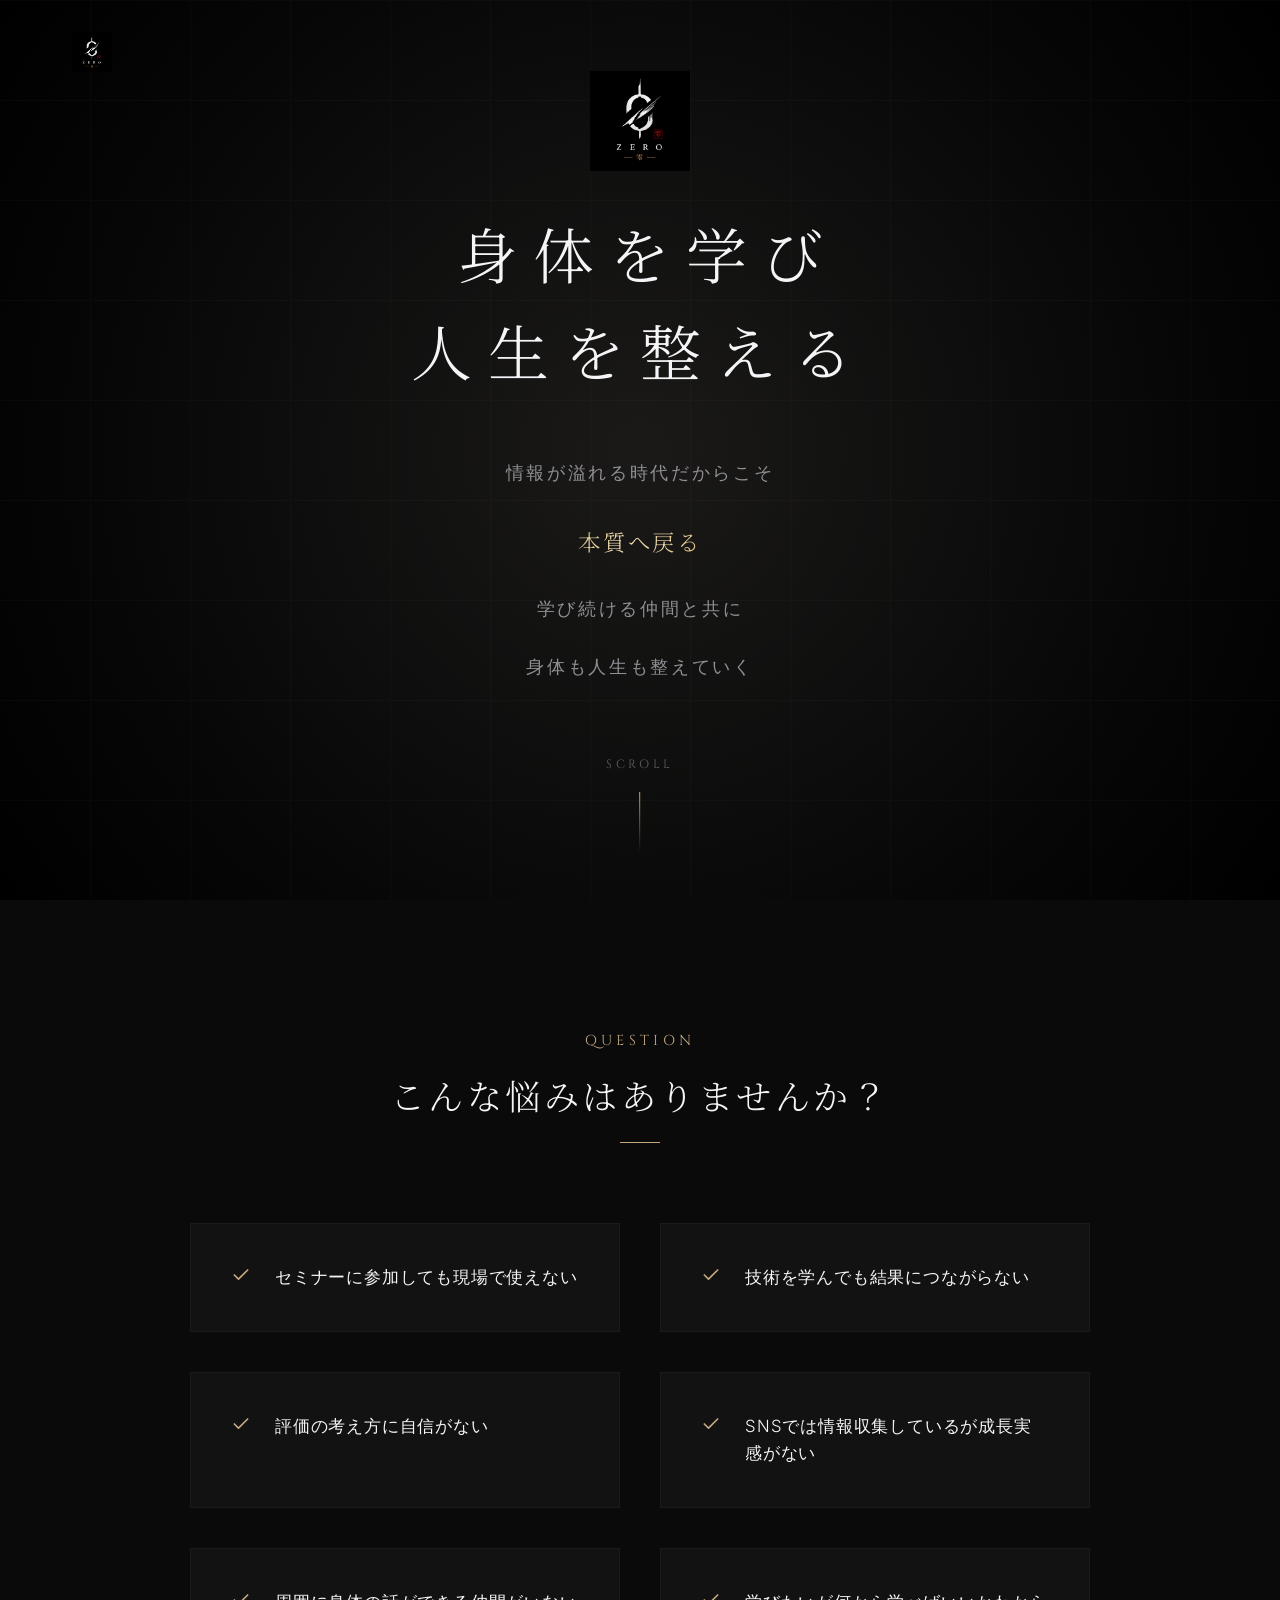
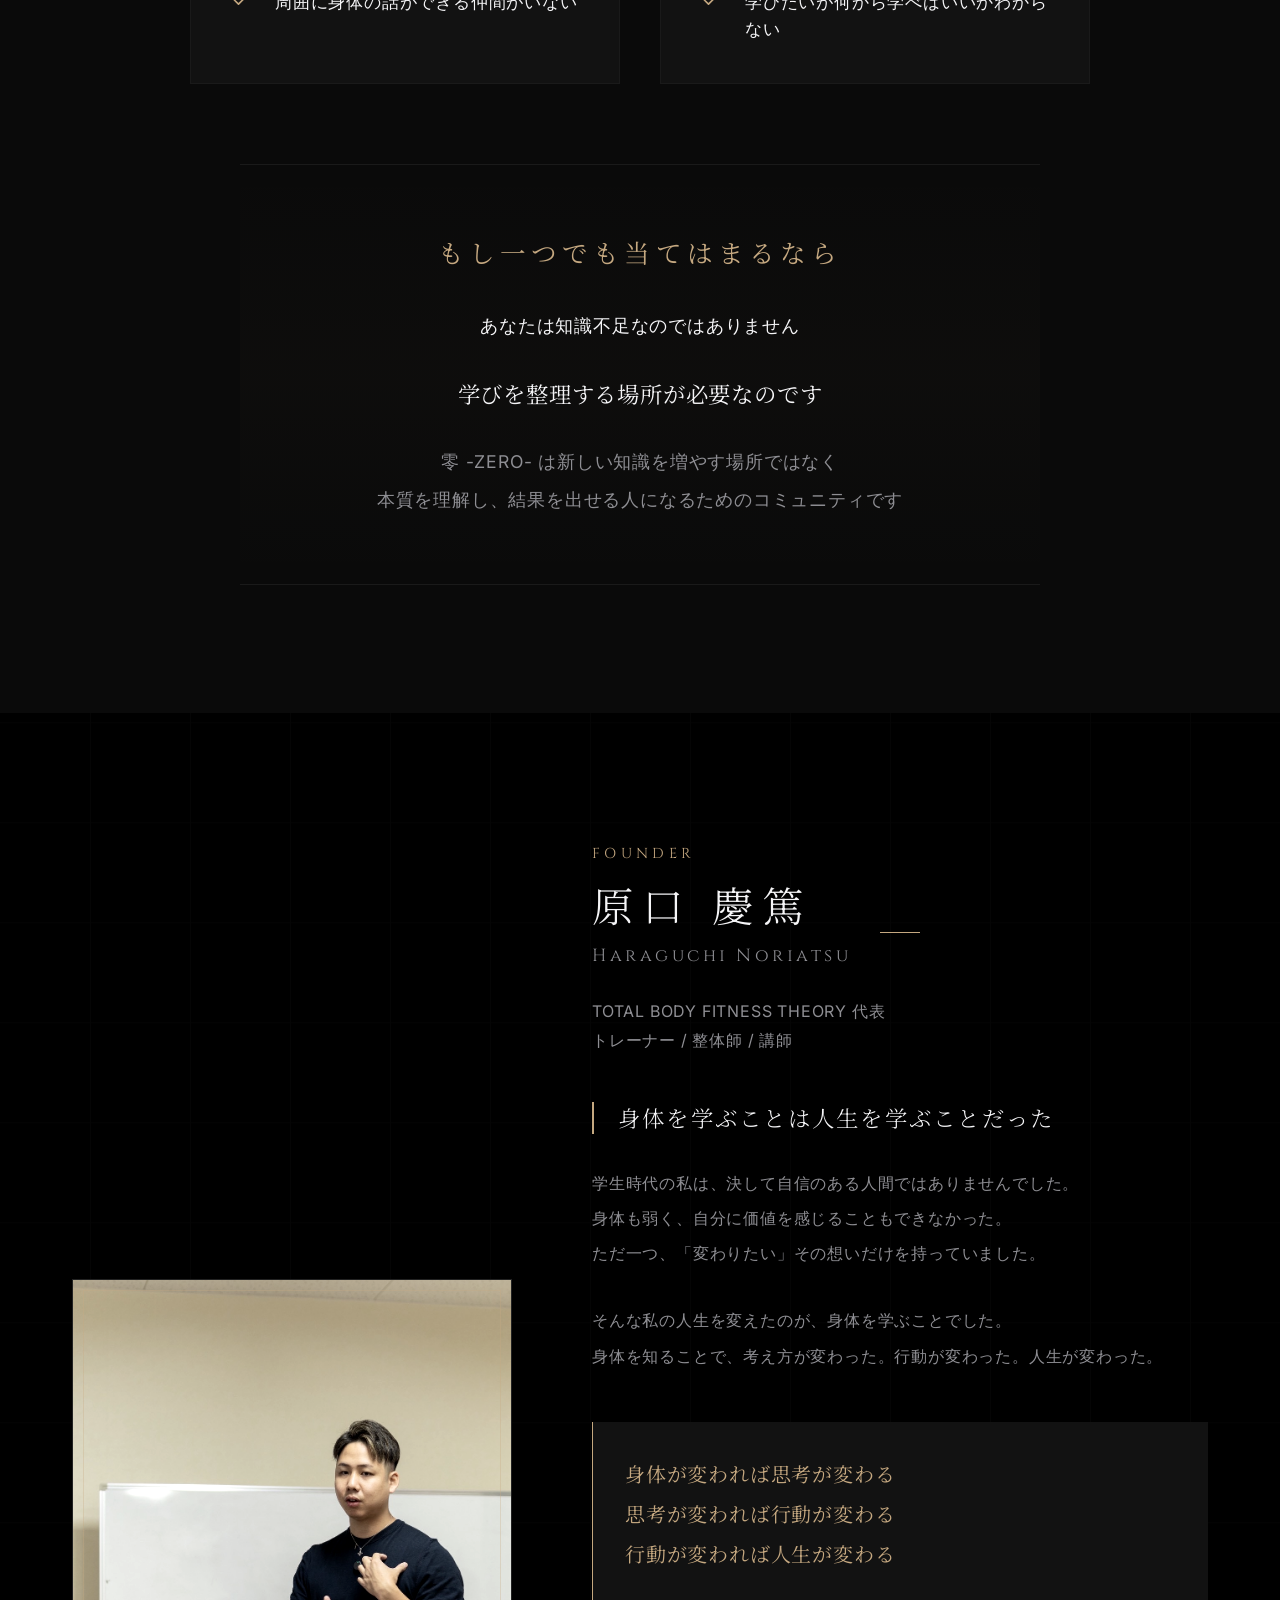
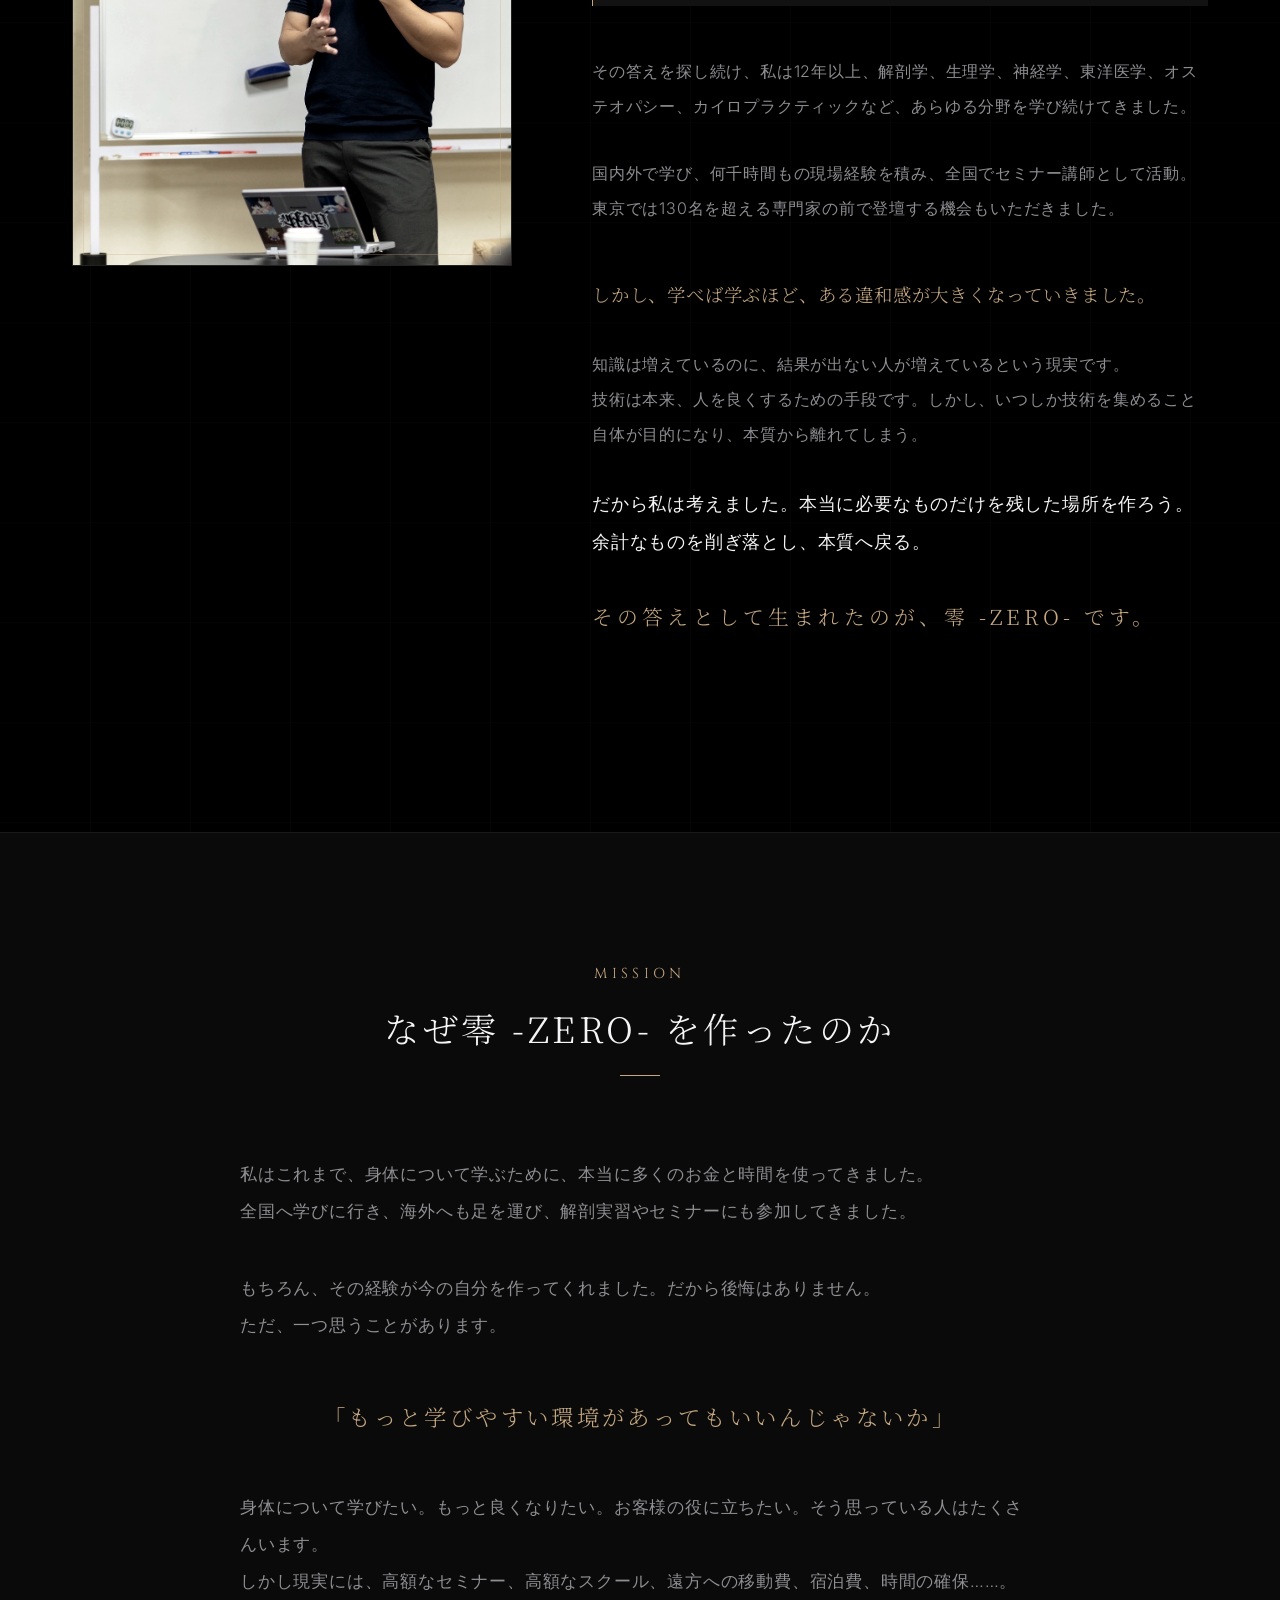
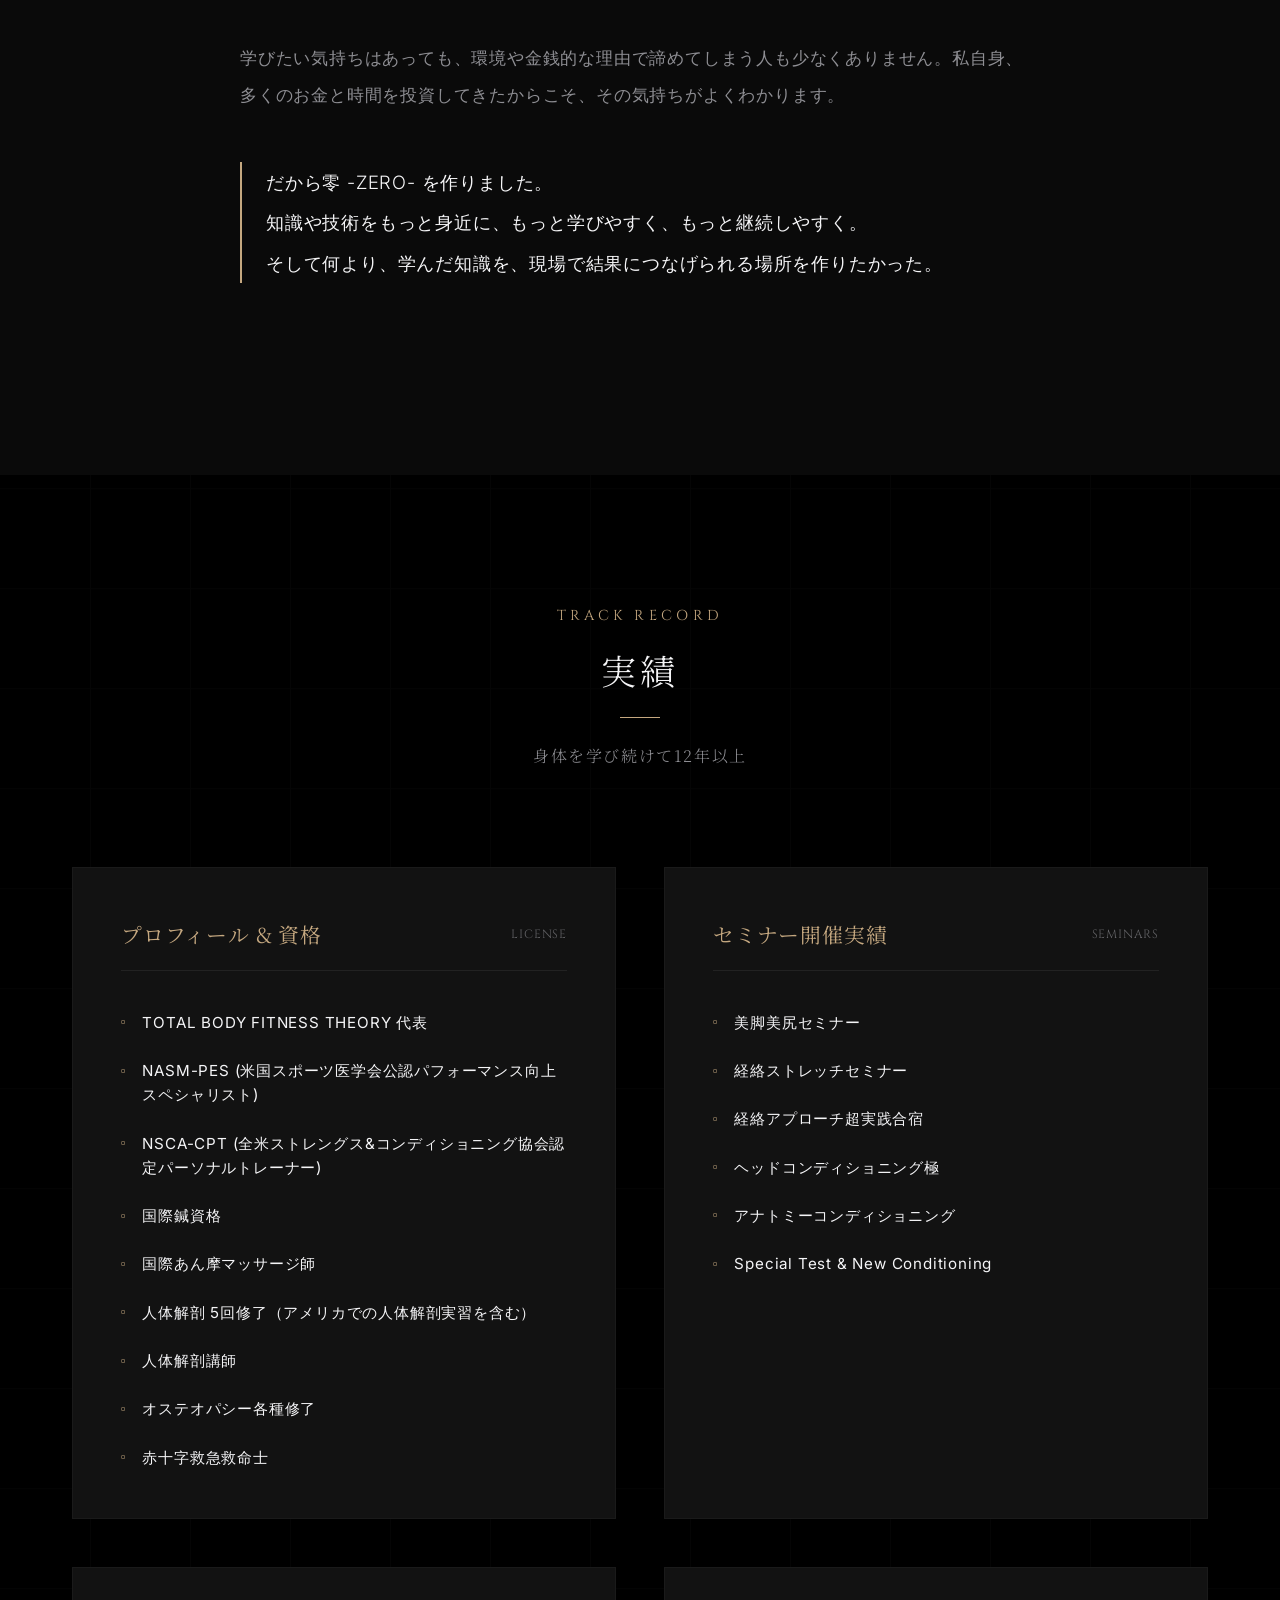
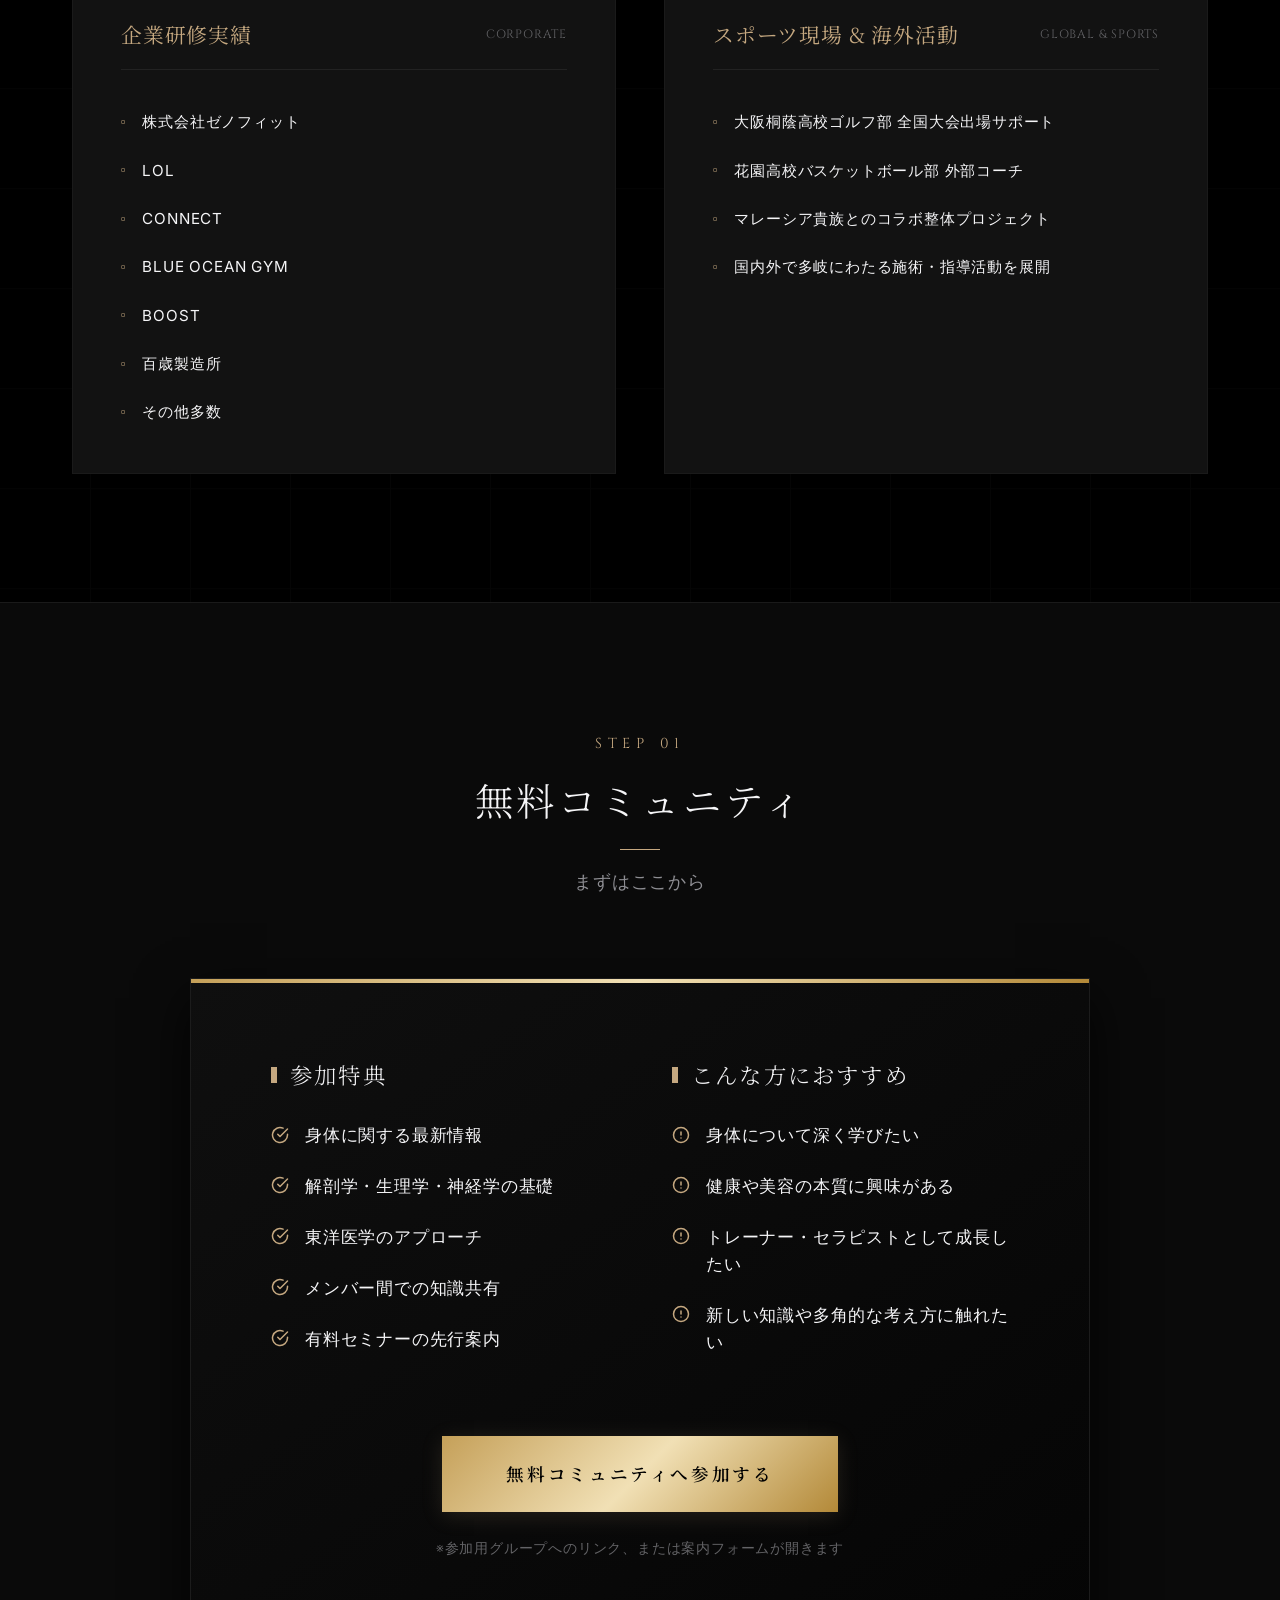
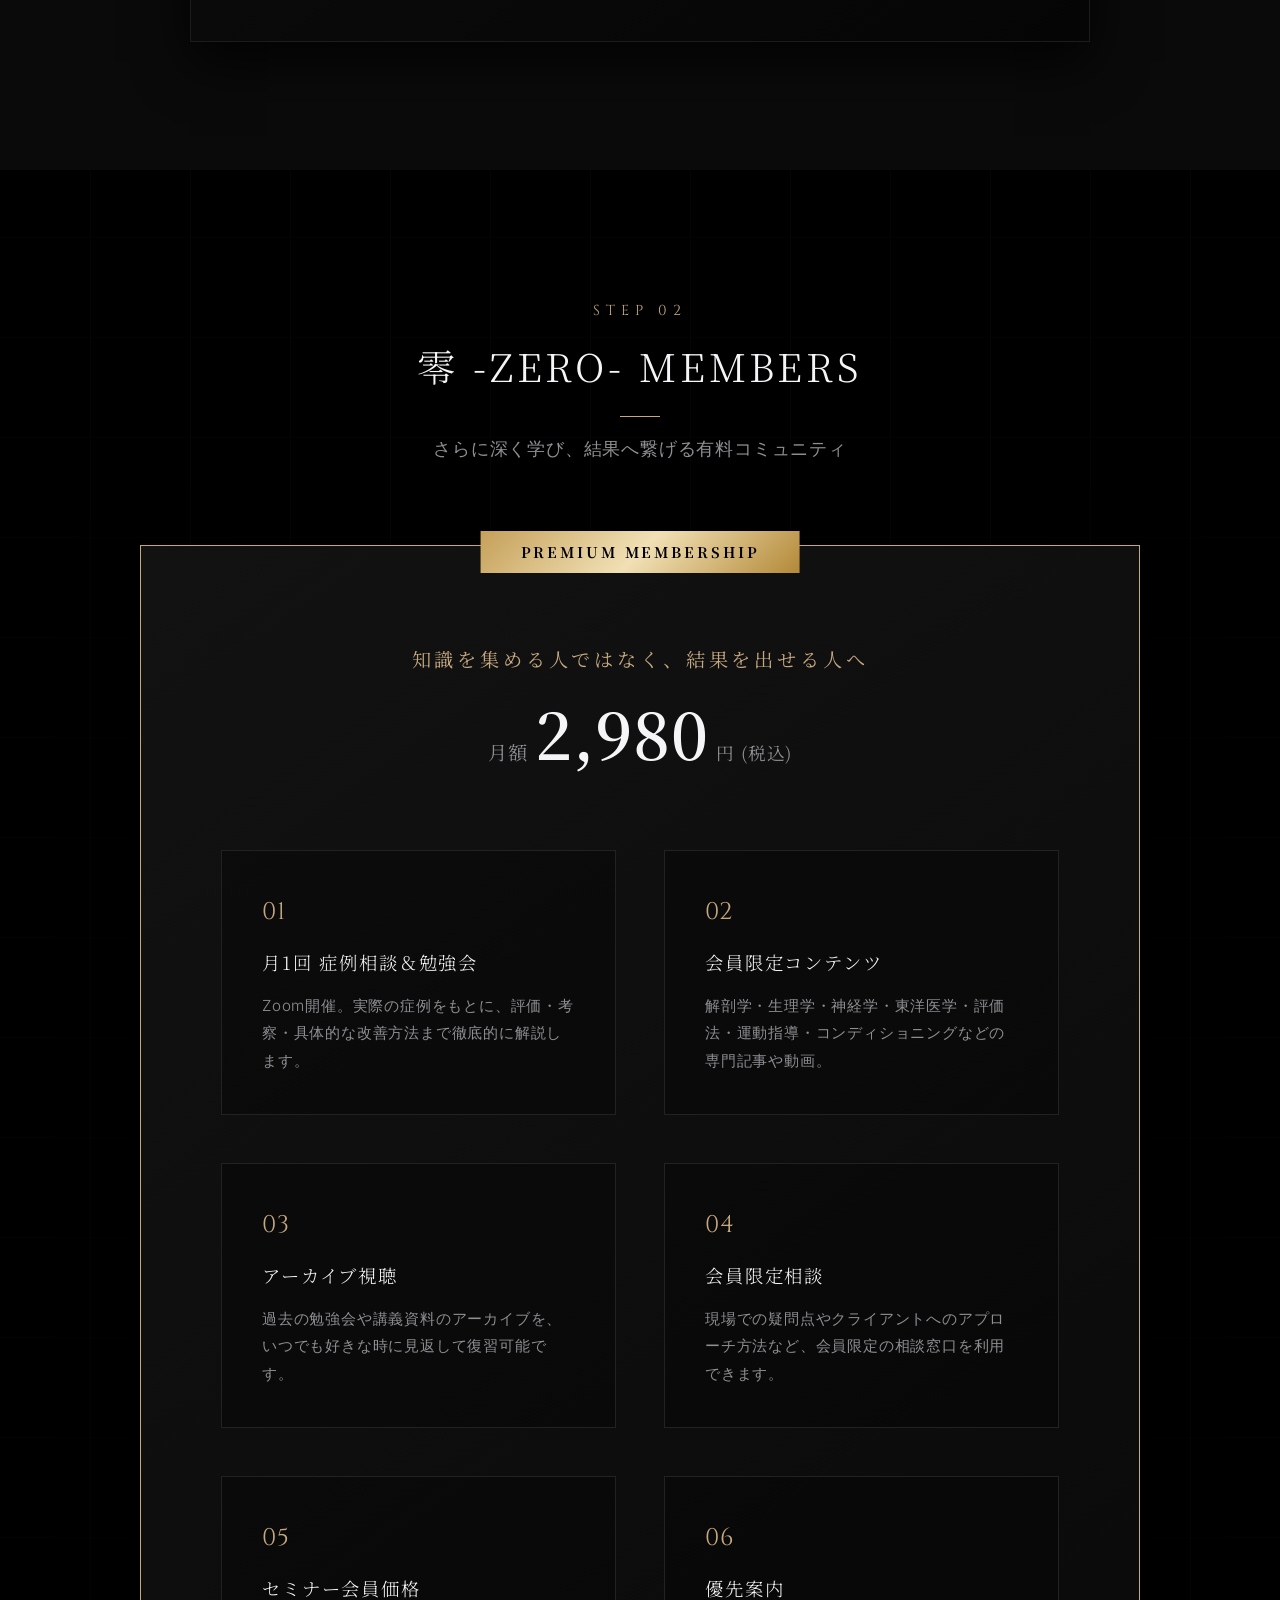
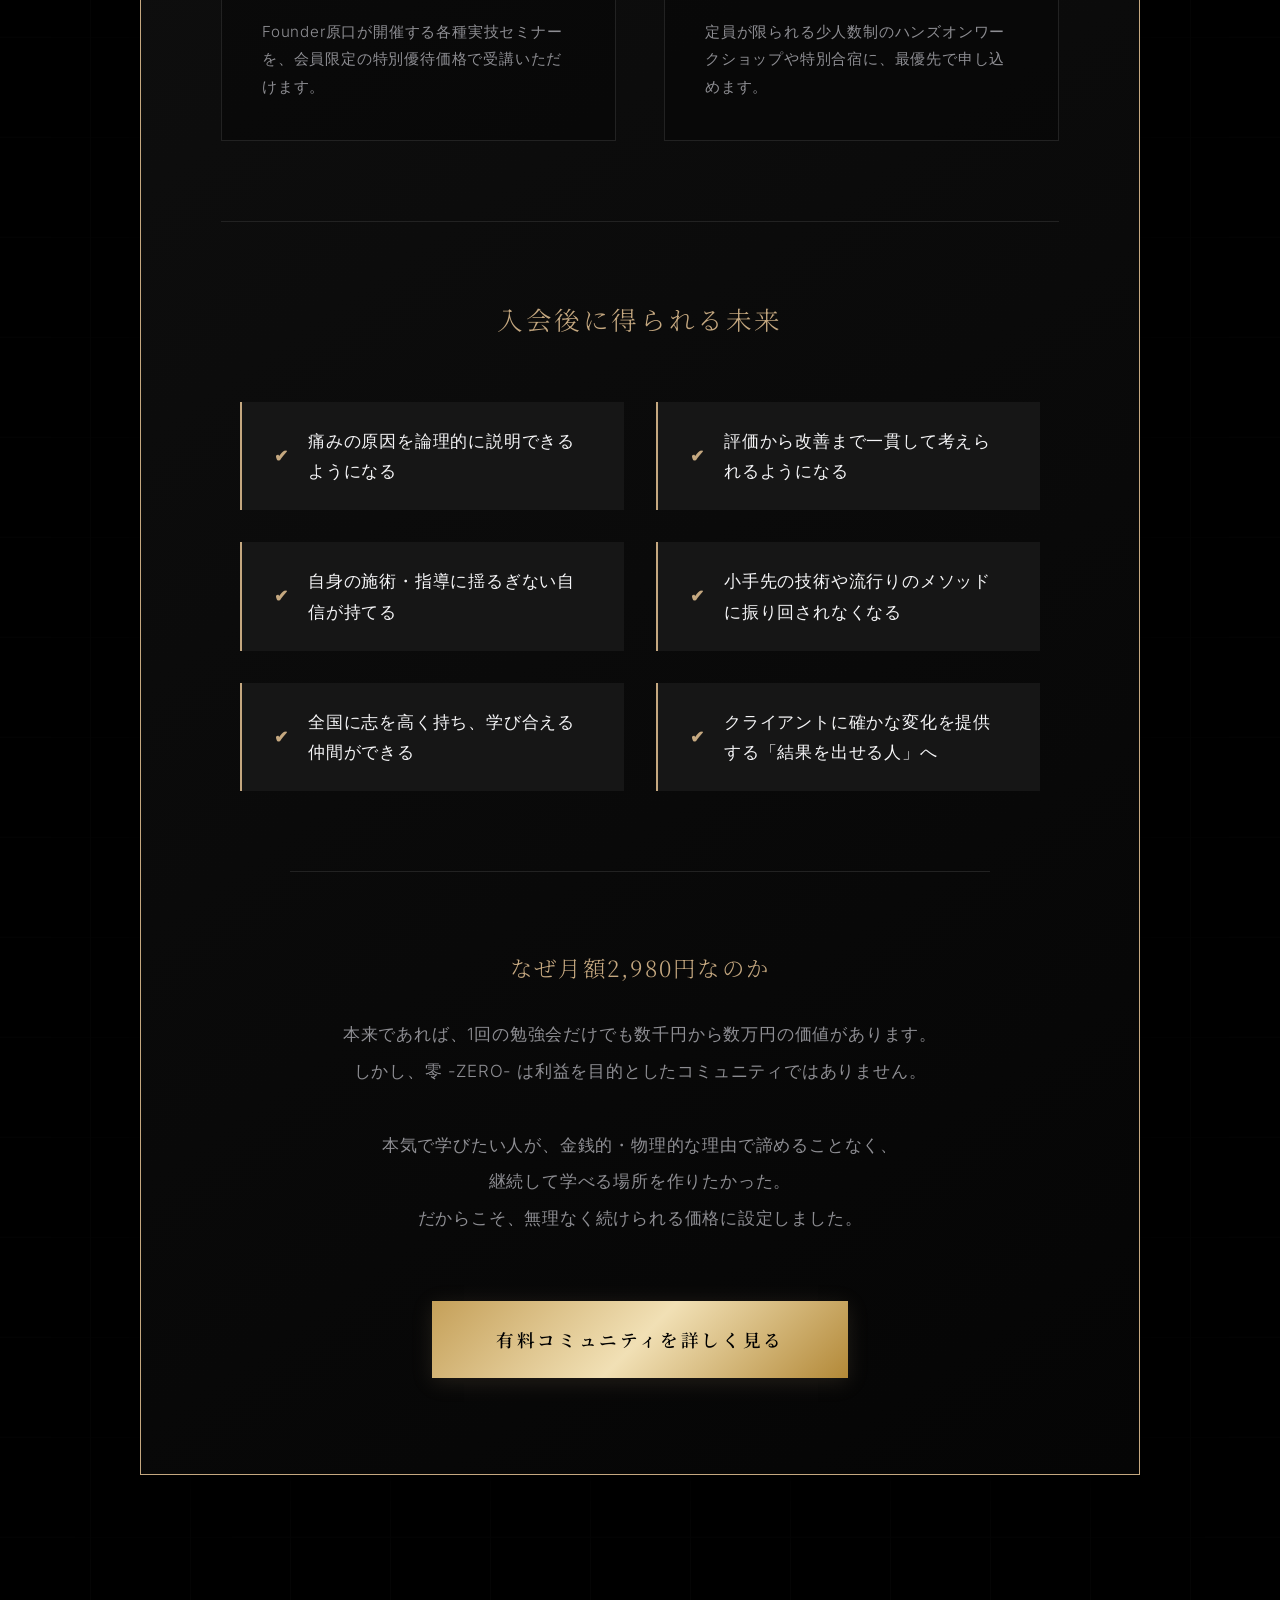
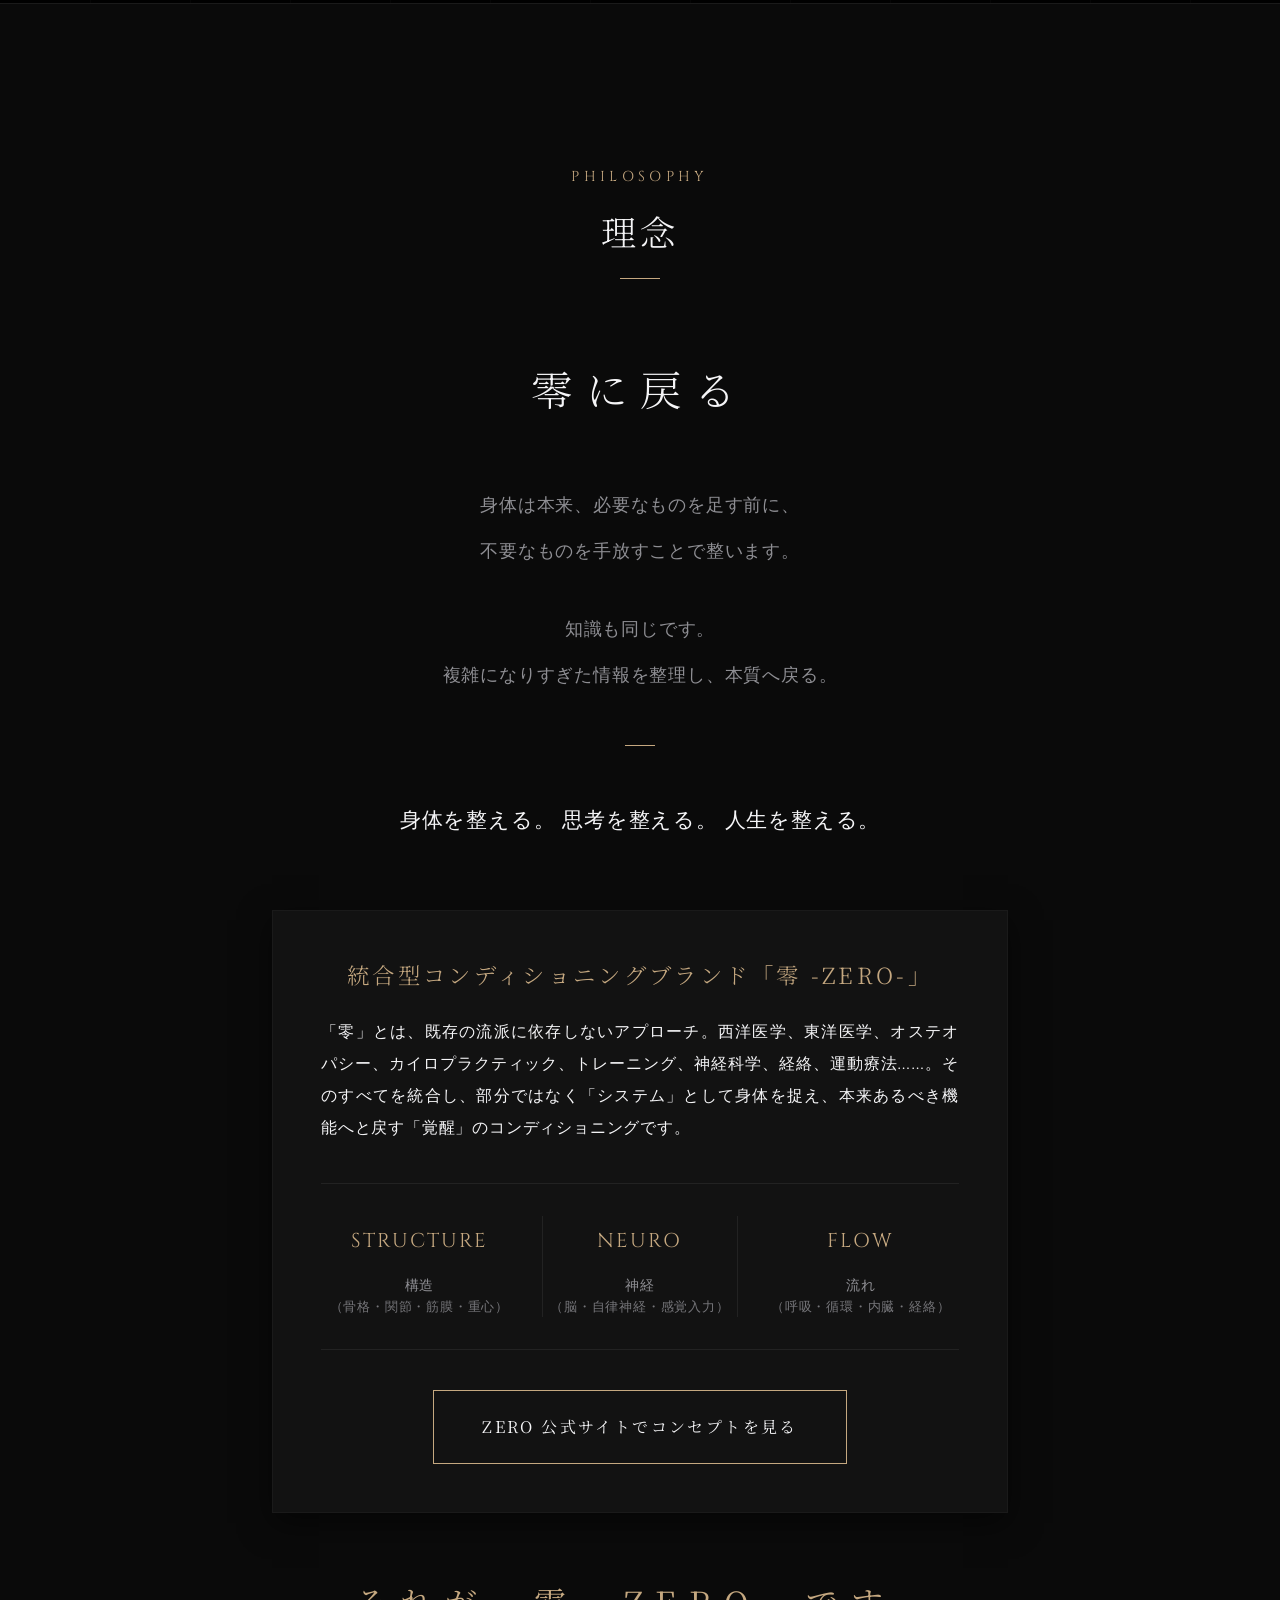
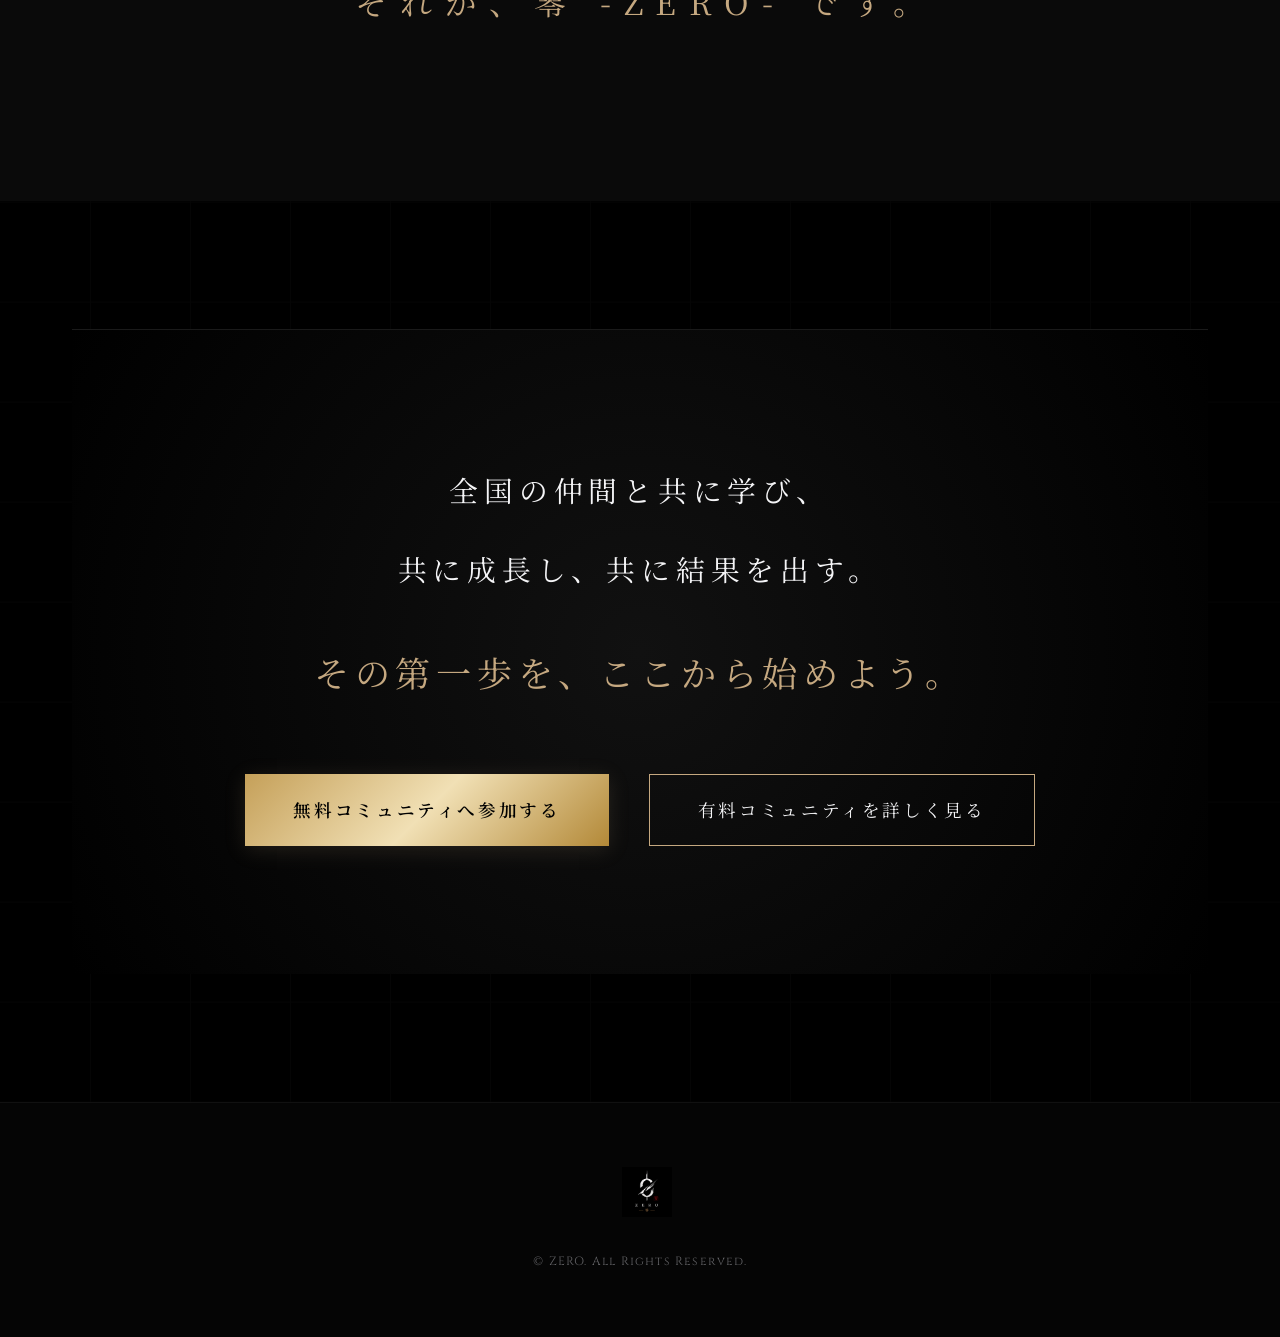
==== index.html @ f076573e "Update Zero LP: add LINE links, US dissection, members subpage, logo, and brand concepts" ====
<!DOCTYPE html>
<html lang="ja">
<head>
    <meta charset="UTF-8">
    <meta name="viewport" content="width=device-width, initial-scale=1.0, maximum-scale=1.0, user-scalable=no">
    <meta name="description" content="身体を学び 人生を整える。新しい知識を増やす場所ではなく、本質を理解し結果を出せる人になるためのコミュニティ「零 -ZERO-」">
    <title>零 -ZERO- | 身体を学び 人生を整える</title>
    
    <!-- Link Stylesheet -->
    <link rel="stylesheet" href="style.css">
</head>
<body>

    <!-- ==========================================================================
         OPENING CINEMATIC ANIMATION
         ========================================================================== -->
    <div id="opening-overlay">
        <div class="opening-text-container">
            <span class="opening-phrase" id="phrase-1">身体は本来完成している</span>
            <span class="opening-phrase" id="phrase-2">足す前に戻る</span>
            <span class="opening-phrase" id="phrase-3">本質へ</span>
            <span class="opening-phrase" id="phrase-4">零へ</span>
            <span class="opening-phrase" id="phrase-5">ZERO</span>
        </div>
    </div>

    <!-- ==========================================================================
         HEADER
         ========================================================================== -->
    <header style="position: absolute; top: 0; left: 0; width: 100%; z-index: 10; padding: 2rem 0;">
        <div class="container" style="display: flex; justify-content: space-between; align-items: center;">
            <a href="index.html" style="display: flex; align-items: center;">
                <img src="./S__96075780.jpg" alt="零 -ZERO-" class="logo-img">
            </a>
        </div>
    </header>

    <!-- ==========================================================================
         FIRST VIEW (FV)
         ========================================================================== -->
    <section id="first-view">
        <div class="grid-accent"></div>
        <div class="container">
            <div class="fv-content">
                <div class="fv-brand-logo reveal" style="margin-bottom: -1rem;">
                    <img src="./S__96075780.jpg" alt="零 -ZERO-" class="logo-img-large">
                </div>
                
                <h1 class="fv-main-title reveal reveal-delay-1" style="margin-top: -1rem;">
                    身体を学び<br>人生を整える
                </h1>
                
                <div class="fv-sub-title reveal reveal-delay-2">
                    <p>情報が溢れる時代だからこそ</p>
                    <p class="text-gold" style="font-family: var(--font-serif); font-size: 1.4rem; margin: 1.5rem 0;">本質へ戻る</p>
                    <p>学び続ける仲間と共に</p>
                    <p>身体も人生も整えていく</p>
                </div>
                
                <div class="reveal reveal-delay-3" style="margin-top: 1rem;">
                    <a href="#free-community" class="btn-gold">無料コミュニティへ参加する</a>
                </div>
            </div>
        </div>
        
        <div class="scroll-indicator">
            <span>SCROLL</span>
            <div class="scroll-line"></div>
        </div>
    </section>

    <!-- ==========================================================================
         EMPATHY SECTION
         ========================================================================== -->
    <section id="empathy" class="section-deep">
        <div class="container">
            <div class="empathy-title reveal">
                <p style="font-family: var(--font-eng); font-size: 0.9rem; letter-spacing: 0.3em; color: var(--gold-primary); margin-bottom: 1rem;">QUESTION</p>
                <h2>こんな悩みはありませんか？</h2>
            </div>
            
            <div class="empathy-grid">
                <div class="empathy-card reveal">
                    <div class="empathy-icon">
                        <svg width="20" height="20" viewBox="0 0 24 24" fill="none" stroke="currentColor" stroke-width="2" stroke-linecap="round" stroke-linejoin="round"><polyline points="20 6 9 17 4 12"></polyline></svg>
                    </div>
                    <div class="empathy-text">セミナーに参加しても現場で使えない</div>
                </div>
                
                <div class="empathy-card reveal reveal-delay-1">
                    <div class="empathy-icon">
                        <svg width="20" height="20" viewBox="0 0 24 24" fill="none" stroke="currentColor" stroke-width="2" stroke-linecap="round" stroke-linejoin="round"><polyline points="20 6 9 17 4 12"></polyline></svg>
                    </div>
                    <div class="empathy-text">技術を学んでも結果につながらない</div>
                </div>
                
                <div class="empathy-card reveal">
                    <div class="empathy-icon">
                        <svg width="20" height="20" viewBox="0 0 24 24" fill="none" stroke="currentColor" stroke-width="2" stroke-linecap="round" stroke-linejoin="round"><polyline points="20 6 9 17 4 12"></polyline></svg>
                    </div>
                    <div class="empathy-text">評価の考え方に自信がない</div>
                </div>
                
                <div class="empathy-card reveal reveal-delay-1">
                    <div class="empathy-icon">
                        <svg width="20" height="20" viewBox="0 0 24 24" fill="none" stroke="currentColor" stroke-width="2" stroke-linecap="round" stroke-linejoin="round"><polyline points="20 6 9 17 4 12"></polyline></svg>
                    </div>
                    <div class="empathy-text">SNSでは情報収集しているが成長実感がない</div>
                </div>
                
                <div class="empathy-card reveal">
                    <div class="empathy-icon">
                        <svg width="20" height="20" viewBox="0 0 24 24" fill="none" stroke="currentColor" stroke-width="2" stroke-linecap="round" stroke-linejoin="round"><polyline points="20 6 9 17 4 12"></polyline></svg>
                    </div>
                    <div class="empathy-text">周囲に身体の話ができる仲間がいない</div>
                </div>
                
                <div class="empathy-card reveal reveal-delay-1">
                    <div class="empathy-icon">
                        <svg width="20" height="20" viewBox="0 0 24 24" fill="none" stroke="currentColor" stroke-width="2" stroke-linecap="round" stroke-linejoin="round"><polyline points="20 6 9 17 4 12"></polyline></svg>
                    </div>
                    <div class="empathy-text">学びたいが何から学べばいいかわからない</div>
                </div>
            </div>
            
            <div class="empathy-transition-box reveal">
                <div class="empathy-lead">もし一つでも当てはまるなら</div>
                <div class="empathy-body">
                    <span>あなたは知識不足なのではありません</span>
                    <span style="font-size: 1.4rem; color: var(--text-main); font-family: var(--font-serif); margin: 1.5rem 0;">学びを整理する場所が必要なのです</span>
                    <span style="color: var(--text-sub);">零 -ZERO- は新しい知識を増やす場所ではなく<br>本質を理解し、結果を出せる人になるためのコミュニティです</span>
                </div>
            </div>
        </div>
    </section>

    <!-- ==========================================================================
         FOUNDER SECTION
         ========================================================================== -->
    <section id="founder" class="section-dark">
        <div class="grid-accent"></div>
        <div class="container">
            <div class="founder-wrapper">
                <!-- Left Image -->
                <div class="founder-img-box reveal">
                    <img src="./IMG_8679.JPG" alt="原口 慶篤" class="founder-img">
                </div>
                
                <!-- Right Content -->
                <div class="founder-content reveal reveal-delay-1">
                    <div class="founder-meta">
                        <div class="founder-label">Founder</div>
                        <h2 class="founder-name-ja" style="padding-bottom:0; margin-bottom:0.5rem; text-align:left;">原口 慶篤</h2>
                        <div class="founder-name-en">Haraguchi Noriatsu</div>
                        <div class="founder-title-label">
                            TOTAL BODY FITNESS THEORY 代表<br>
                            トレーナー / 整体師 / 講師
                        </div>
                    </div>
                    
                    <div class="founder-story">
                        <h3 class="story-heading">身体を学ぶことは人生を学ぶことだった</h3>
                        
                        <p class="story-paragraph">
                            学生時代の私は、決して自信のある人間ではありませんでした。<br>
                            身体も弱く、自分に価値を感じることもできなかった。<br>
                            ただ一つ、「変わりたい」その想いだけを持っていました。
                        </p>
                        
                        <p class="story-paragraph">
                            そんな私の人生を変えたのが、身体を学ぶことでした。<br>
                            身体を知ることで、考え方が変わった。行動が変わった。人生が変わった。
                        </p>
                        
                        <div class="story-quote-block">
                            身体が変われば思考が変わる<br>
                            思考が変われば行動が変わる<br>
                            行動が変われば人生が変わる
                        </div>
                        
                        <p class="story-paragraph">
                            その答えを探し続け、私は12年以上、解剖学、生理学、神経学、東洋医学、オステオパシー、カイロプラクティックなど、あらゆる分野を学び続けてきました。
                        </p>
                        
                        <p class="story-paragraph">
                            国内外で学び、何千時間もの現場経験を積み、全国でセミナー講師として活動。東京では130名を超える専門家の前で登壇する機会もいただきました。
                        </p>
                        
                        <p class="story-paragraph" style="color: var(--gold-primary); font-family: var(--font-serif); font-size: 1.15rem; margin-top: 3rem;">
                            しかし、学べば学ぶほど、ある違和感が大きくなっていきました。
                        </p>
                        
                        <p class="story-paragraph">
                            知識は増えているのに、結果が出ない人が増えているという現実です。<br>
                            技術は本来、人を良くするための手段です。しかし、いつしか技術を集めること自体が目的になり、本質から離れてしまう。
                        </p>
                        
                        <p class="story-paragraph" style="font-size: 1.1rem; color: var(--text-main);">
                            だから私は考えました。本当に必要なものだけを残した場所を作ろう。<br>
                            余計なものを削ぎ落とし、本質へ戻る。
                        </p>
                        
                        <p class="story-paragraph" style="font-family: var(--font-serif); font-size: 1.3rem; color: var(--gold-primary); margin-top: 2rem; letter-spacing: 0.2em;">
                            その答えとして生まれたのが、零 -ZERO- です。
                        </p>
                    </div>
                </div>
            </div>
        </div>
    </section>

    <!-- ==========================================================================
         WHY ZERO? SECTION
         ========================================================================== -->
    <section id="why-zero" class="section-deep" style="border-top: 1px solid #1a1a1a;">
        <div class="container">
            <div class="why-title reveal">
                <p style="font-family: var(--font-eng); font-size: 0.9rem; letter-spacing: 0.3em; color: var(--gold-primary); margin-bottom: 1rem;">MISSION</p>
                <h2>なぜ零 -ZERO- を作ったのか</h2>
            </div>
            
            <div class="why-content reveal">
                <div class="why-story-box">
                    <p class="why-paragraph">
                        私はこれまで、身体について学ぶために、本当に多くのお金と時間を使ってきました。<br>
                        全国へ学びに行き、海外へも足を運び、解剖実習やセミナーにも参加してきました。
                    </p>
                    
                    <p class="why-paragraph">
                        もちろん、その経験が今の自分を作ってくれました。だから後悔はありません。<br>
                        ただ、一つ思うことがあります。
                    </p>
                    
                    <p class="why-paragraph" style="font-family: var(--font-serif); font-size: 1.4rem; color: var(--gold-primary); text-align: center; margin: 3rem 0; letter-spacing: 0.15em;">
                        「もっと学びやすい環境があってもいいんじゃないか」
                    </p>
                    
                    <p class="why-paragraph">
                        身体について学びたい。もっと良くなりたい。お客様の役に立ちたい。そう思っている人はたくさんいます。<br>
                        しかし現実には、高額なセミナー、高額なスクール、遠方への移動費、宿泊費、時間の確保……。
                    </p>
                    
                    <p class="why-paragraph">
                        学びたい気持ちはあっても、環境や金銭的な理由で諦めてしまう人も少なくありません。私自身、多くのお金と時間を投資してきたからこそ、その気持ちがよくわかります。
                    </p>
                    
                    <p class="why-paragraph" style="font-size: 1.15rem; color: var(--text-main); border-left: 2px solid var(--gold-primary); padding-left: 1.5rem; margin-top: 3rem;">
                        だから零 -ZERO- を作りました。<br>
                        知識や技術をもっと身近に、もっと学びやすく、もっと継続しやすく。<br>
                        そして何より、学んだ知識を、現場で結果につなげられる場所を作りたかった。
                    </p>
                </div>
            </div>
        </div>
    </section>

    <!-- ==========================================================================
         CREDENTIALS (実績) SECTION
         ========================================================================== -->
    <section id="credentials" class="section-dark">
        <div class="grid-accent"></div>
        <div class="container">
            <div class="credentials-title reveal">
                <p style="font-family: var(--font-eng); font-size: 0.9rem; letter-spacing: 0.3em; color: var(--gold-primary); margin-bottom: 1rem;">TRACK RECORD</p>
                <h2>実績</h2>
                <p style="margin-top: 1.5rem; color: var(--text-sub); font-family: var(--font-serif); letter-spacing: 0.1em;">身体を学び続けて12年以上</p>
            </div>
            
            <div class="credentials-container">
                <!-- Group 1 -->
                <div class="credentials-group reveal">
                    <div class="credentials-group-title">
                        <span>プロフィール & 資格</span>
                        <span style="font-family: var(--font-eng); font-size: 0.75rem; color: var(--text-muted);">LICENSE</span>
                    </div>
                    <ul class="credentials-list">
                        <li class="credentials-item">TOTAL BODY FITNESS THEORY 代表</li>
                        <li class="credentials-item">NASM-PES (米国スポーツ医学会公認パフォーマンス向上スペシャリスト)</li>
                        <li class="credentials-item">NSCA-CPT (全米ストレングス&コンディショニング協会認定パーソナルトレーナー)</li>
                        <li class="credentials-item">国際鍼資格</li>
                        <li class="credentials-item">国際あん摩マッサージ師</li>
                        <li class="credentials-item">人体解剖 5回修了（アメリカでの人体解剖実習を含む）</li>
                        <li class="credentials-item">人体解剖講師</li>
                        <li class="credentials-item">オステオパシー各種修了</li>
                        <li class="credentials-item">赤十字救急救命士</li>
                    </ul>
                </div>
                
                <!-- Group 2 -->
                <div class="credentials-group reveal reveal-delay-1">
                    <div class="credentials-group-title">
                        <span>セミナー開催実績</span>
                        <span style="font-family: var(--font-eng); font-size: 0.75rem; color: var(--text-muted);">SEMINARS</span>
                    </div>
                    <ul class="credentials-list">
                        <li class="credentials-item">美脚美尻セミナー</li>
                        <li class="credentials-item">経絡ストレッチセミナー</li>
                        <li class="credentials-item">経絡アプローチ超実践合宿</li>
                        <li class="credentials-item">ヘッドコンディショニング極</li>
                        <li class="credentials-item">アナトミーコンディショニング</li>
                        <li class="credentials-item">Special Test & New Conditioning</li>
                    </ul>
                </div>
                
                <!-- Group 3 -->
                <div class="credentials-group reveal">
                    <div class="credentials-group-title">
                        <span>企業研修実績</span>
                        <span style="font-family: var(--font-eng); font-size: 0.75rem; color: var(--text-muted);">CORPORATE</span>
                    </div>
                    <ul class="credentials-list">
                        <li class="credentials-item">株式会社ゼノフィット</li>
                        <li class="credentials-item">LOL</li>
                        <li class="credentials-item">CONNECT</li>
                        <li class="credentials-item">BLUE OCEAN GYM</li>
                        <li class="credentials-item">BOOST</li>
                        <li class="credentials-item">百歳製造所</li>
                        <li class="credentials-item">その他多数</li>
                    </ul>
                </div>
                
                <!-- Group 4 -->
                <div class="credentials-group reveal reveal-delay-1">
                    <div class="credentials-group-title">
                        <span>スポーツ現場 & 海外活動</span>
                        <span style="font-family: var(--font-eng); font-size: 0.75rem; color: var(--text-muted);">GLOBAL & SPORTS</span>
                    </div>
                    <ul class="credentials-list">
                        <li class="credentials-item">大阪桐蔭高校ゴルフ部 全国大会出場サポート</li>
                        <li class="credentials-item">花園高校バスケットボール部 外部コーチ</li>
                        <li class="credentials-item">マレーシア貴族とのコラボ整体プロジェクト</li>
                        <li class="credentials-item">国内外で多岐にわたる施術・指導活動を展開</li>
                    </ul>
                </div>
            </div>
        </div>
    </section>

    <!-- ==========================================================================
         FREE COMMUNITY SECTION
         ========================================================================== -->
    <section id="free-community" class="section-deep" style="border-top: 1px solid #1a1a1a;">
        <div class="container">
            <div class="community-header reveal">
                <div class="community-section-label">STEP 01</div>
                <h2 class="community-main-title">無料コミュニティ</h2>
                <p class="community-sub-title">まずはここから</p>
            </div>
            
            <div class="free-community-box reveal">
                <div class="community-grid">
                    <!-- Left: Benefits -->
                    <div>
                        <h3 class="community-block-title">参加特典</h3>
                        <ul class="community-benefits-list">
                            <li class="benefit-item">
                                <svg width="20" height="20" viewBox="0 0 24 24" fill="none" stroke="currentColor" stroke-width="2" stroke-linecap="round" stroke-linejoin="round"><path d="M22 11.08V12a10 10 0 1 1-5.93-9.14"></path><polyline points="22 4 12 14.01 9 11.01"></polyline></svg>
                                身体に関する最新情報
                            </li>
                            <li class="benefit-item">
                                <svg width="20" height="20" viewBox="0 0 24 24" fill="none" stroke="currentColor" stroke-width="2" stroke-linecap="round" stroke-linejoin="round"><path d="M22 11.08V12a10 10 0 1 1-5.93-9.14"></path><polyline points="22 4 12 14.01 9 11.01"></polyline></svg>
                                解剖学・生理学・神経学の基礎
                            </li>
                            <li class="benefit-item">
                                <svg width="20" height="20" viewBox="0 0 24 24" fill="none" stroke="currentColor" stroke-width="2" stroke-linecap="round" stroke-linejoin="round"><path d="M22 11.08V12a10 10 0 1 1-5.93-9.14"></path><polyline points="22 4 12 14.01 9 11.01"></polyline></svg>
                                東洋医学のアプローチ
                            </li>
                            <li class="benefit-item">
                                <svg width="20" height="20" viewBox="0 0 24 24" fill="none" stroke="currentColor" stroke-width="2" stroke-linecap="round" stroke-linejoin="round"><path d="M22 11.08V12a10 10 0 1 1-5.93-9.14"></path><polyline points="22 4 12 14.01 9 11.01"></polyline></svg>
                                メンバー間での知識共有
                            </li>
                            <li class="benefit-item">
                                <svg width="20" height="20" viewBox="0 0 24 24" fill="none" stroke="currentColor" stroke-width="2" stroke-linecap="round" stroke-linejoin="round"><path d="M22 11.08V12a10 10 0 1 1-5.93-9.14"></path><polyline points="22 4 12 14.01 9 11.01"></polyline></svg>
                                有料セミナーの先行案内
                            </li>
                        </ul>
                    </div>
                    
                    <!-- Right: Recommendations -->
                    <div>
                        <h3 class="community-block-title">こんな方におすすめ</h3>
                        <ul class="community-target-list">
                            <li class="target-item">
                                <svg width="20" height="20" viewBox="0 0 24 24" fill="none" stroke="currentColor" stroke-width="2" stroke-linecap="round" stroke-linejoin="round"><circle cx="12" cy="12" r="10"></circle><line x1="12" y1="8" x2="12" y2="12"></line><line x1="12" y1="16" x2="12.01" y2="16"></line></svg>
                                身体について深く学びたい
                            </li>
                            <li class="target-item">
                                <svg width="20" height="20" viewBox="0 0 24 24" fill="none" stroke="currentColor" stroke-width="2" stroke-linecap="round" stroke-linejoin="round"><circle cx="12" cy="12" r="10"></circle><line x1="12" y1="8" x2="12" y2="12"></line><line x1="12" y1="16" x2="12.01" y2="16"></line></svg>
                                健康や美容の本質に興味がある
                            </li>
                            <li class="target-item">
                                <svg width="20" height="20" viewBox="0 0 24 24" fill="none" stroke="currentColor" stroke-width="2" stroke-linecap="round" stroke-linejoin="round"><circle cx="12" cy="12" r="10"></circle><line x1="12" y1="8" x2="12" y2="12"></line><line x1="12" y1="16" x2="12.01" y2="16"></line></svg>
                                トレーナー・セラピストとして成長したい
                            </li>
                            <li class="target-item">
                                <svg width="20" height="20" viewBox="0 0 24 24" fill="none" stroke="currentColor" stroke-width="2" stroke-linecap="round" stroke-linejoin="round"><circle cx="12" cy="12" r="10"></circle><line x1="12" y1="8" x2="12" y2="12"></line><line x1="12" y1="16" x2="12.01" y2="16"></line></svg>
                                新しい知識や多角的な考え方に触れたい
                            </li>
                        </ul>
                    </div>
                </div>
                
                <div class="community-cta-wrapper">
                    <a href="https://line.me/ti/g2/hF2ggDmEvnEAEJwoHnHKjgcZg6v1GfIiVQRmAg?utm_source=invitation&utm_medium=link_copy&utm_campaign=default" target="_blank" rel="noopener noreferrer" class="btn-gold" style="padding: 1.4rem 4rem;">無料コミュニティへ参加する</a>
                    <p class="community-cta-note">※参加用グループへのリンク、または案内フォームが開きます</p>
                </div>
            </div>
        </div>
    </section>

    <!-- ==========================================================================
         PAID COMMUNITY (MEMBERS) SECTION
         ========================================================================== -->
    <section id="paid-community" class="section-dark">
        <div class="grid-accent"></div>
        <div class="container">
            <div class="community-header reveal">
                <div class="community-section-label">STEP 02</div>
                <h2 class="community-main-title">零 -ZERO- MEMBERS</h2>
                <p class="community-sub-title">さらに深く学び、結果へ繋げる有料コミュニティ</p>
            </div>
            
            <div class="members-box reveal">
                <div class="members-badge">Premium Membership</div>
                
                <div class="members-headline-group">
                    <div class="members-tagline">知識を集める人ではなく、結果を出せる人へ</div>
                    <div class="members-price-box">
                        <span class="members-price-label">月額</span>
                        <span class="members-price-value">2,980</span>
                        <span class="members-price-period">円 (税込)</span>
                    </div>
                </div>
                
                <!-- 6 Benefits -->
                <div class="members-grid">
                    <!-- Benefit 1 -->
                    <div class="member-benefit-card">
                        <span class="member-benefit-num">01</span>
                        <h4 class="member-benefit-title">月1回 症例相談＆勉強会</h4>
                        <p class="member-benefit-desc">Zoom開催。実際の症例をもとに、評価・考察・具体的な改善方法まで徹底的に解説します。</p>
                    </div>
                    
                    <!-- Benefit 2 -->
                    <div class="member-benefit-card">
                        <span class="member-benefit-num">02</span>
                        <h4 class="member-benefit-title">会員限定コンテンツ</h4>
                        <p class="member-benefit-desc">解剖学・生理学・神経学・東洋医学・評価法・運動指導・コンディショニングなどの専門記事や動画。</p>
                    </div>
                    
                    <!-- Benefit 3 -->
                    <div class="member-benefit-card">
                        <span class="member-benefit-num">03</span>
                        <h4 class="member-benefit-title">アーカイブ視聴</h4>
                        <p class="member-benefit-desc">過去の勉強会や講義資料のアーカイブを、いつでも好きな時に見返して復習可能です。</p>
                    </div>
                    
                    <!-- Benefit 4 -->
                    <div class="member-benefit-card">
                        <span class="member-benefit-num">04</span>
                        <h4 class="member-benefit-title">会員限定相談</h4>
                        <p class="member-benefit-desc">現場での疑問点やクライアントへのアプローチ方法など、会員限定の相談窓口を利用できます。</p>
                    </div>
                    
                    <!-- Benefit 5 -->
                    <div class="member-benefit-card">
                        <span class="member-benefit-num">05</span>
                        <h4 class="member-benefit-title">セミナー会員価格</h4>
                        <p class="member-benefit-desc">Founder原口が開催する各種実技セミナーを、会員限定の特別優待価格で受講いただけます。</p>
                    </div>
                    
                    <!-- Benefit 6 -->
                    <div class="member-benefit-card">
                        <span class="member-benefit-num">06</span>
                        <h4 class="member-benefit-title">優先案内</h4>
                        <p class="member-benefit-desc">定員が限られる少人数制のハンズオンワークショップや特別合宿に、最優先で申し込めます。</p>
                    </div>
                </div>
                
                <!-- Future Outcomes -->
                <div class="outcomes-box">
                    <h3 class="outcomes-title">入会後に得られる未来</h3>
                    <div class="outcomes-grid">
                        <div class="outcome-item">
                            <span style="color: var(--gold-primary); font-weight: bold;">✔</span>
                            痛みの原因を論理的に説明できるようになる
                        </div>
                        <div class="outcome-item">
                            <span style="color: var(--gold-primary); font-weight: bold;">✔</span>
                            評価から改善まで一貫して考えられるようになる
                        </div>
                        <div class="outcome-item">
                            <span style="color: var(--gold-primary); font-weight: bold;">✔</span>
                            自身の施術・指導に揺るぎない自信が持てる
                        </div>
                        <div class="outcome-item">
                            <span style="color: var(--gold-primary); font-weight: bold;">✔</span>
                            小手先の技術や流行りのメソッドに振り回されなくなる
                        </div>
                        <div class="outcome-item">
                            <span style="color: var(--gold-primary); font-weight: bold;">✔</span>
                            全国に志を高く持ち、学び合える仲間ができる
                        </div>
                        <div class="outcome-item">
                            <span style="color: var(--gold-primary); font-weight: bold;">✔</span>
                            クライアントに確かな変化を提供する「結果を出せる人」へ
                        </div>
                    </div>
                </div>
                
                <div class="why-price-box">
                    <h3 class="why-price-title">なぜ月額2,980円なのか</h3>
                    <p class="why-price-text">
                        本来であれば、1回の勉強会だけでも数千円から数万円の価値があります。<br>
                        しかし、零 -ZERO- は利益を目的としたコミュニティではありません。<br><br>
                        本気で学びたい人が、金銭的・物理的な理由で諦めることなく、<br>
                        継続して学べる場所を作りたかった。<br>
                        だからこそ、無理なく続けられる価格に設定しました。
                    </p>
                </div>
                
                <div style="text-align: center; margin-top: 4rem;">
                    <a href="members.html" class="btn-gold" style="padding: 1.4rem 4rem;">有料コミュニティを詳しく見る</a>
                </div>
            </div>
        </div>
    </section>

    <!-- ==========================================================================
         PHILOSOPHY SECTION
         ========================================================================== -->
    <section id="philosophy" class="section-deep" style="border-top: 1px solid #1a1a1a;">
        <div class="container">
            <div class="philosophy-wrapper reveal">
                <div class="philosophy-title">
                    <p style="font-family: var(--font-eng); font-size: 0.9rem; letter-spacing: 0.3em; color: var(--gold-primary); margin-bottom: 1rem;">PHILOSOPHY</p>
                    <h2>理念</h2>
                </div>
                
                <h3 class="philosophy-main">零に戻る</h3>
                
                <div class="philosophy-body" style="max-width: 800px; margin: 0 auto;">
                    <p>身体は本来、必要なものを足す前に、<br>不要なものを手放すことで整います。</p>
                    <p>知識も同じです。<br>複雑になりすぎた情報を整理し、本質へ戻る。</p>
                    
                    <div style="width: 30px; height: 1px; background: var(--gold-primary); margin: 3rem auto;"></div>
                    
                    <p style="color: var(--text-main); font-size: 1.3rem; margin-bottom: 2rem;">
                        身体を整える。 思考を整える。 人生を整える。
                    </p>
                    
                    <div style="background: var(--bg-card); border: 1px solid #1a1a1a; padding: 3rem; margin: 4rem auto 2rem auto; text-align: left; transition: var(--transition-smooth); box-shadow: 0 10px 30px rgba(0,0,0,0.5);" class="philosophy-brand-box">
                        <h4 style="font-family: var(--font-serif); font-size: 1.4rem; color: var(--gold-primary); margin-bottom: 1.5rem; text-align: center; letter-spacing: 0.15em;">
                            統合型コンディショニングブランド「零 -ZERO-」
                        </h4>
                        <p style="color: var(--text-main); line-height: 2; margin-bottom: 1.5rem; text-align: justify; font-size: 1rem;">
                            「零」とは、既存の流派に依存しないアプローチ。西洋医学、東洋医学、オステオパシー、カイロプラクティック、トレーニング、神経科学、経絡、運動療法……。そのすべてを統合し、部分ではなく「システム」として身体を捉え、本来あるべき機能へと戻す「覚醒」のコンディショニングです。
                        </p>
                        
                        <div style="display: grid; grid-template-columns: repeat(3, 1fr); gap: 1.5rem; margin: 2.5rem 0; border-top: 1px solid #222; border-bottom: 1px solid #222; padding: 2rem 0;" class="brand-pillars">
                            <div style="text-align: center;">
                                <div style="color: var(--gold-primary); font-family: var(--font-eng); font-size: 1.25rem; margin-bottom: 0.5rem; letter-spacing: 0.1em;">STRUCTURE</div>
                                <div style="font-size: 0.9rem; color: var(--text-sub); line-height: 1.5;">構造<br><span style="font-size: 0.8rem; opacity: 0.8;">（骨格・関節・筋膜・重心）</span></div>
                            </div>
                            <div style="text-align: center; border-left: 1px solid #222; border-right: 1px solid #222;">
                                <div style="color: var(--gold-primary); font-family: var(--font-eng); font-size: 1.25rem; margin-bottom: 0.5rem; letter-spacing: 0.1em;">NEURO</div>
                                <div style="font-size: 0.9rem; color: var(--text-sub); line-height: 1.5;">神経<br><span style="font-size: 0.8rem; opacity: 0.8;">（脳・自律神経・感覚入力）</span></div>
                            </div>
                            <div style="text-align: center;">
                                <div style="color: var(--gold-primary); font-family: var(--font-eng); font-size: 1.25rem; margin-bottom: 0.5rem; letter-spacing: 0.1em;">FLOW</div>
                                <div style="font-size: 0.9rem; color: var(--text-sub); line-height: 1.5;">流れ<br><span style="font-size: 0.8rem; opacity: 0.8;">（呼吸・循環・内臓・経絡）</span></div>
                            </div>
                        </div>
                        
                        <div style="text-align: center; margin-top: 2rem;">
                            <a href="https://noriatsu3377-hue.github.io/ZERO/" target="_blank" rel="noopener noreferrer" class="btn-outline" style="padding: 1rem 3rem; font-size: 1rem; border-width: 1px;">
                                ZERO 公式サイトでコンセプトを見る
                            </a>
                        </div>
                    </div>

                    <div class="philosophy-zero" style="margin-top: 3rem;">それが、零 -ZERO- です。</div>
                </div>
            </div>
        </div>
    </section>

    <!-- ==========================================================================
         CLOSING & FINAL CTA SECTION
         ========================================================================== -->
    <section id="closing" class="section-dark">
        <div class="grid-accent"></div>
        <div class="container">
            <div class="closing-box reveal">
                <div class="closing-message">
                    <span>全国の仲間と共に学び、</span>
                    <span>共に成長し、共に結果を出す。</span>
                    <span style="font-size: 2.2rem; color: var(--gold-primary); font-family: var(--font-serif); margin-top: 2rem; display: block;">その第一歩を、ここから始めよう。</span>
                </div>
                
                <div class="closing-cta-group reveal reveal-delay-1">
                    <a href="#free-community" class="btn-gold">無料コミュニティへ参加する</a>
                    <a href="members.html" class="btn-outline">有料コミュニティを詳しく見る</a>
                </div>
            </div>
        </div>
    </section>

    <!-- ==========================================================================
         FOOTER
         ========================================================================== -->
    <footer>
        <div class="container">
            <div class="footer-logo" style="margin-bottom: 1.5rem;">
                <img src="./S__96075780.jpg" alt="零 -ZERO-" style="height: 50px; width: auto; object-fit: contain;">
            </div>
            <div class="footer-copyright">
                &copy; ZERO. All Rights Reserved.
            </div>
        </div>
    </footer>

    <!-- Link Interaction Script -->
    <script src="script.js"></script>
</body>
</html>
---- style.css ----
@import url('https://fonts.googleapis.com/css2?family=Cinzel:wght@300;400;600;700&family=Inter:wght@300;400;500;600&family=Noto+Serif+JP:wght@200;300;400;600;700&display=swap');

/* ==========================================================================
   DESIGN TOKENS & VARIABLES
   ========================================================================== */
:root {
    /* Colors */
    --bg-pure: #000000;
    --bg-dark: #0a0a0a;
    --bg-card: #121212;
    --bg-card-hover: #181818;
    
    --text-main: #f5f5f7;
    --text-sub: #8e8e93;
    --text-muted: #636366;
    
    /* Gold Accents */
    --gold-primary: #c5a880; /* Champagne Gold */
    --gold-accent: #e5cf92;  /* Highlight Gold */
    --gold-dark: #8a6f27;    /* Deep Gold */
    --gold-glow: rgba(197, 168, 128, 0.15);
    --gold-gradient: linear-gradient(135deg, #c5a059 0%, #f1e0b5 50%, #b38938 100%);
    --gold-gradient-hover: linear-gradient(135deg, #d8b875 0%, #f7ebd0 50%, #cba453 100%);
    --gold-gradient-border: linear-gradient(135deg, #b38938 0%, #f1e0b5 50%, #b38938 100%);
    
    /* Fonts */
    --font-serif: 'Noto Serif JP', 'Cinzel', serif;
    --font-sans: 'Inter', 'Noto Sans JP', sans-serif;
    --font-eng: 'Cinzel', serif;
    
    /* Spacing */
    --space-xs: 0.5rem;
    --space-sm: 1rem;
    --space-md: 2rem;
    --space-lg: 4rem;
    --space-xl: 8rem;
    --space-xxl: 12rem;
    
    /* Transitions */
    --transition-smooth: all 0.8s cubic-bezier(0.16, 1, 0.3, 1);
    --transition-button: all 0.3s cubic-bezier(0.25, 0.8, 0.25, 1);
}

/* ==========================================================================
   BASE & RESET
   ========================================================================== */
*, *::before, *::after {
    box-sizing: border-box;
    margin: 0;
    padding: 0;
}

html {
    font-size: 16px;
    scroll-behavior: smooth;
    background-color: var(--bg-pure);
    color: var(--text-main);
    font-family: var(--font-sans);
    line-height: 1.8;
    letter-spacing: 0.05em;
    -webkit-font-smoothing: antialiased;
}

body {
    overflow-x: hidden;
    background-color: var(--bg-pure);
}

/* Scrollbar Customization */
::-webkit-scrollbar {
    width: 6px;
}
::-webkit-scrollbar-track {
    background: var(--bg-pure);
}
::-webkit-scrollbar-thumb {
    background: #222;
    border-radius: 3px;
}
::-webkit-scrollbar-thumb:hover {
    background: var(--gold-primary);
}

/* ==========================================================================
   TYPOGRAPHY
   ========================================================================== */
h1, h2, h3, h4, h5, h6 {
    font-family: var(--font-serif);
    font-weight: 300;
    line-height: 1.4;
    letter-spacing: 0.1em;
}

h2 {
    font-size: 2.2rem;
    color: var(--text-main);
    position: relative;
    padding-bottom: 1.5rem;
}

h2::after {
    content: '';
    position: absolute;
    bottom: 0;
    left: 50%;
    transform: translateX(-50%);
    width: 40px;
    height: 1px;
    background: var(--gold-primary);
}

.text-gold {
    color: var(--gold-primary);
    background: var(--gold-gradient);
    -webkit-background-clip: text;
    -webkit-text-fill-color: transparent;
}

p {
    font-weight: 300;
    color: var(--text-sub);
}

a {
    color: inherit;
    text-decoration: none;
    transition: var(--transition-button);
}

.logo-img {
    height: 40px;
    width: auto;
    object-fit: contain;
    transition: var(--transition-button);
}

.logo-img:hover {
    opacity: 0.8;
}

.logo-img-large {
    height: 100px;
    width: auto;
    object-fit: contain;
}

/* ==========================================================================
   LAYOUT COMPONENTS
   ========================================================================== */
.container {
    max-width: 1200px;
    margin: 0 auto;
    padding: 0 2rem;
    position: relative;
}

section {
    padding: var(--space-xl) 0;
    position: relative;
    overflow: hidden;
}

/* Section Background Variations */
.section-dark {
    background-color: var(--bg-pure);
}

.section-deep {
    background-color: var(--bg-dark);
}

/* Japanese Atmosphere Grid Accent */
.grid-accent {
    position: absolute;
    top: 0;
    left: 0;
    width: 100%;
    height: 100%;
    pointer-events: none;
    opacity: 0.02;
    background-image: 
        linear-gradient(90deg, var(--text-main) 1px, transparent 1px),
        linear-gradient(var(--text-main) 1px, transparent 1px);
    background-size: 100px 100px;
    background-position: center;
}

/* ==========================================================================
   OPENING CINEMATIC ANIMATION
   ========================================================================== */
#opening-overlay {
    position: fixed;
    top: 0;
    left: 0;
    width: 100vw;
    height: 100vh;
    background-color: #000000;
    z-index: 10000;
    display: flex;
    align-items: center;
    justify-content: center;
    transition: opacity 1.5s cubic-bezier(0.25, 1, 0.5, 1);
}

#opening-overlay.fade-out {
    opacity: 0;
    pointer-events: none;
}

.opening-text-container {
    text-align: center;
    position: relative;
    width: 80%;
    max-width: 600px;
    height: 150px;
    display: flex;
    align-items: center;
    justify-content: center;
}

.opening-phrase {
    position: absolute;
    opacity: 0;
    transform: translateY(20px);
    transition: opacity 0.8s cubic-bezier(0.25, 1, 0.5, 1), transform 0.8s cubic-bezier(0.25, 1, 0.5, 1);
    font-family: var(--font-serif);
    font-size: 1.5rem;
    font-weight: 200;
    letter-spacing: 0.3em;
    color: var(--text-main);
    white-space: nowrap;
    text-align: center;
}

.opening-phrase.active {
    opacity: 1;
    transform: translateY(0);
}

.opening-phrase.fade-prev {
    opacity: 0;
    transform: translateY(-20px);
}

/* ==========================================================================
   FIRST VIEW (FV)
   ========================================================================== */
#first-view {
    height: 100vh;
    min-height: 700px;
    display: flex;
    align-items: center;
    justify-content: center;
    text-align: center;
    background: radial-gradient(circle at center, #151515 0%, #000000 100%);
    position: relative;
}

#first-view::before {
    content: '';
    position: absolute;
    top: 0;
    left: 0;
    width: 100%;
    height: 100%;
    background: radial-gradient(circle at center, rgba(197, 168, 128, 0.03) 0%, transparent 70%);
    pointer-events: none;
}

.fv-content {
    z-index: 2;
    display: flex;
    flex-direction: column;
    align-items: center;
    gap: 3.5rem;
}

.fv-brand {
    font-family: var(--font-serif);
    font-size: 1.2rem;
    font-weight: 300;
    letter-spacing: 0.6em;
    color: var(--gold-primary);
    text-indent: 0.6em; /* Adjust for centering with letter-spacing */
    position: relative;
    padding-bottom: 0.5rem;
}

.fv-brand::after {
    content: '';
    position: absolute;
    bottom: 0;
    left: 50%;
    transform: translateX(-50%);
    width: 20px;
    height: 1px;
    background: var(--gold-primary);
}

.fv-main-title {
    font-size: 3.8rem;
    font-weight: 300;
    line-height: 1.6;
    letter-spacing: 0.25em;
    color: var(--text-main);
    text-indent: 0.25em;
}

.fv-sub-title {
    font-size: 1.1rem;
    font-weight: 300;
    line-height: 2.2;
    letter-spacing: 0.15em;
    color: var(--text-sub);
}

.fv-sub-title p {
    margin-bottom: 1.2rem;
}

.fv-sub-title p:last-child {
    margin-bottom: 0;
}

.scroll-indicator {
    position: absolute;
    bottom: 3rem;
    left: 50%;
    transform: translateX(-50%);
    display: flex;
    flex-direction: column;
    align-items: center;
    gap: 1rem;
    font-family: var(--font-eng);
    font-size: 0.75rem;
    letter-spacing: 0.3em;
    color: var(--text-muted);
}

.scroll-line {
    width: 1px;
    height: 60px;
    background: linear-gradient(to bottom, var(--gold-primary), transparent);
    animation: scrollLineAnim 2s infinite cubic-bezier(0.16, 1, 0.3, 1);
    transform-origin: top;
}

@keyframes scrollLineAnim {
    0% {
        transform: scaleY(0);
        opacity: 0;
    }
    50% {
        transform: scaleY(1);
        opacity: 0.5;
    }
    100% {
        transform: scaleY(1);
        transform-origin: bottom;
        opacity: 0;
    }
}

/* ==========================================================================
   BUTTONS (CTA)
   ========================================================================== */
.btn-gold {
    display: inline-flex;
    align-items: center;
    justify-content: center;
    background: var(--gold-gradient);
    color: #000000;
    padding: 1.2rem 3rem;
    font-family: var(--font-serif);
    font-size: 1.1rem;
    font-weight: 600;
    letter-spacing: 0.15em;
    border: none;
    border-radius: 0;
    cursor: pointer;
    box-shadow: 0 4px 20px var(--gold-glow);
    transition: var(--transition-button);
    position: relative;
    overflow: hidden;
    z-index: 1;
}

.btn-gold::before {
    content: '';
    position: absolute;
    top: 0;
    left: 0;
    width: 100%;
    height: 100%;
    background: var(--gold-gradient-hover);
    z-index: -1;
    opacity: 0;
    transition: opacity 0.3s ease;
}

.btn-gold:hover {
    color: #000;
    transform: translateY(-2px);
    box-shadow: 0 8px 30px rgba(197, 168, 128, 0.3);
}

.btn-gold:hover::before {
    opacity: 1;
}

.btn-outline {
    display: inline-flex;
    align-items: center;
    justify-content: center;
    background: transparent;
    color: var(--text-main);
    padding: 1.2rem 3rem;
    font-family: var(--font-serif);
    font-size: 1.1rem;
    font-weight: 400;
    letter-spacing: 0.15em;
    border: 1px solid var(--gold-primary);
    border-radius: 0;
    cursor: pointer;
    transition: var(--transition-button);
}

.btn-outline:hover {
    background: rgba(197, 168, 128, 0.05);
    color: var(--gold-accent);
    border-color: var(--gold-accent);
    transform: translateY(-2px);
}

/* ==========================================================================
   EMPATHY SECTION
   ========================================================================== */
.empathy-title {
    text-align: center;
    margin-bottom: 5rem;
}

.empathy-grid {
    display: grid;
    grid-template-columns: repeat(2, 1fr);
    gap: 2.5rem;
    max-width: 900px;
    margin: 0 auto 5rem auto;
}

.empathy-card {
    background-color: var(--bg-card);
    border: 1px solid #1a1a1a;
    padding: 2.5rem;
    display: flex;
    gap: 1.5rem;
    transition: var(--transition-smooth);
}

.empathy-card:hover {
    border-color: var(--gold-primary);
    transform: translateY(-4px);
    background-color: var(--bg-card-hover);
    box-shadow: 0 10px 30px rgba(0,0,0,0.5);
}

.empathy-icon {
    color: var(--gold-primary);
    font-family: var(--font-serif);
    font-size: 1.2rem;
    line-height: 1.4;
}

.empathy-text {
    font-size: 1.05rem;
    color: var(--text-main);
    font-weight: 300;
    line-height: 1.6;
}

.empathy-transition-box {
    text-align: center;
    max-width: 800px;
    margin: 0 auto;
    padding: 4rem 2rem;
    border-top: 1px solid #1a1a1a;
    border-bottom: 1px solid #1a1a1a;
    background: linear-gradient(180deg, transparent 0%, rgba(197, 168, 128, 0.02) 50%, transparent 100%);
}

.empathy-lead {
    font-family: var(--font-serif);
    font-size: 1.6rem;
    letter-spacing: 0.2em;
    color: var(--gold-primary);
    margin-bottom: 2rem;
}

.empathy-body {
    font-size: 1.1rem;
    line-height: 2.2;
    color: var(--text-main);
}

.empathy-body span {
    display: block;
    margin-bottom: 1rem;
}
.empathy-body span:last-child {
    margin-bottom: 0;
}

/* ==========================================================================
   FOUNDER SECTION
   ========================================================================== */
.founder-wrapper {
    display: grid;
    grid-template-columns: 5fr 7fr;
    gap: 5rem;
    align-items: center;
}

.founder-img-box {
    position: relative;
    width: 100%;
    aspect-ratio: 3 / 4;
    overflow: hidden;
    border: 1px solid #222;
}

.founder-img-box::before {
    content: '';
    position: absolute;
    top: 10px;
    left: 10px;
    right: 10px;
    bottom: 10px;
    border: 1px solid rgba(197, 168, 128, 0.3);
    pointer-events: none;
    z-index: 2;
}

.founder-img {
    width: 100%;
    height: 100%;
    object-fit: cover;
    filter: grayscale(30%) contrast(1.1);
    transition: var(--transition-smooth);
}

.founder-img-box:hover .founder-img {
    filter: grayscale(0%) contrast(1.05);
    transform: scale(1.03);
}

.founder-meta {
    margin-bottom: 3rem;
}

.founder-label {
    font-family: var(--font-eng);
    font-size: 0.9rem;
    letter-spacing: 0.3em;
    color: var(--gold-primary);
    text-transform: uppercase;
    margin-bottom: 0.5rem;
}

.founder-name-ja {
    font-size: 2.6rem;
    font-weight: 300;
    letter-spacing: 0.2em;
    margin-bottom: 0.5rem;
}

.founder-name-en {
    font-family: var(--font-eng);
    font-size: 1.1rem;
    letter-spacing: 0.2em;
    color: var(--text-sub);
    margin-bottom: 1.5rem;
}

.founder-title-label {
    font-size: 1rem;
    color: var(--text-sub);
    line-height: 1.8;
}

.founder-story {
    margin-bottom: 4rem;
}

.story-heading {
    font-family: var(--font-serif);
    font-size: 1.4rem;
    color: var(--text-main);
    margin-bottom: 2rem;
    position: relative;
    padding-left: 1.5rem;
    border-left: 2px solid var(--gold-primary);
}

.story-paragraph {
    font-size: 1rem;
    line-height: 2.2;
    color: var(--text-sub);
    margin-bottom: 2rem;
}

.story-paragraph:last-child {
    margin-bottom: 0;
}

.story-quote-block {
    background: var(--bg-card);
    border-left: 1px solid var(--gold-primary);
    padding: 2rem;
    margin: 3rem 0;
    font-family: var(--font-serif);
    font-size: 1.25rem;
    line-height: 2;
    color: var(--gold-primary);
}

/* ==========================================================================
   WHY SECTION (CONCEPT ORIGIN)
   ========================================================================== */
.why-title {
    text-align: center;
    margin-bottom: 5rem;
}

.why-content {
    max-width: 800px;
    margin: 0 auto;
}

.why-story-box {
    margin-bottom: 4rem;
}

.why-paragraph {
    font-size: 1.05rem;
    line-height: 2.2;
    color: var(--text-sub);
    margin-bottom: 2.5rem;
}

.why-paragraph:last-child {
    margin-bottom: 0;
}

/* ==========================================================================
   CREDENTIALS (実績) SECTION
   ========================================================================== */
.credentials-title {
    text-align: center;
    margin-bottom: 6rem;
}

.credentials-container {
    display: grid;
    grid-template-columns: repeat(2, 1fr);
    gap: 3rem;
}

.credentials-group {
    background-color: var(--bg-card);
    border: 1px solid #1a1a1a;
    padding: 3rem;
    transition: var(--transition-smooth);
}

.credentials-group:hover {
    border-color: rgba(197, 168, 128, 0.3);
    background-color: var(--bg-card-hover);
}

.credentials-group-title {
    font-family: var(--font-serif);
    font-size: 1.3rem;
    color: var(--gold-primary);
    margin-bottom: 2.5rem;
    padding-bottom: 1rem;
    border-bottom: 1px solid #222;
    display: flex;
    justify-content: space-between;
    align-items: center;
}

.credentials-list {
    list-style: none;
    display: flex;
    flex-direction: column;
    gap: 1.5rem;
}

.credentials-item {
    font-size: 0.95rem;
    color: var(--text-main);
    display: flex;
    align-items: flex-start;
    gap: 1rem;
    line-height: 1.6;
}

.credentials-item::before {
    content: "▫";
    color: var(--gold-primary);
    font-size: 0.8rem;
    margin-top: 0.1rem;
}

/* ==========================================================================
   FREE COMMUNITY SECTION
   ========================================================================== */
.community-header {
    text-align: center;
    margin-bottom: 5rem;
}

.community-section-label {
    font-family: var(--font-eng);
    font-size: 0.9rem;
    letter-spacing: 0.4em;
    color: var(--gold-primary);
    margin-bottom: 1rem;
}

.community-main-title {
    font-size: 2.4rem;
    margin-bottom: 1rem;
}

.community-sub-title {
    font-size: 1.1rem;
    color: var(--text-sub);
}

.free-community-box {
    max-width: 900px;
    margin: 0 auto;
    border: 1px solid #1c1c1c;
    background: linear-gradient(145deg, #0f0f0f 0%, #050505 100%);
    padding: 5rem;
    position: relative;
    box-shadow: 0 20px 50px rgba(0,0,0,0.8);
}

.free-community-box::before {
    content: '';
    position: absolute;
    top: 0;
    left: 0;
    width: 100%;
    height: 4px;
    background: var(--gold-gradient);
}

.community-grid {
    display: grid;
    grid-template-columns: repeat(2, 1fr);
    gap: 4rem;
    margin-bottom: 5rem;
}

.community-block-title {
    font-family: var(--font-serif);
    font-size: 1.4rem;
    color: var(--text-main);
    margin-bottom: 2rem;
    display: flex;
    align-items: center;
    gap: 0.8rem;
}

.community-block-title::before {
    content: '';
    display: inline-block;
    width: 6px;
    height: 16px;
    background: var(--gold-primary);
}

.community-benefits-list,
.community-target-list {
    list-style: none;
    display: flex;
    flex-direction: column;
    gap: 1.5rem;
}

.benefit-item,
.target-item {
    font-size: 1.05rem;
    color: var(--text-main);
    display: flex;
    align-items: flex-start;
    gap: 1rem;
    line-height: 1.6;
}

.benefit-item svg,
.target-item svg {
    flex-shrink: 0;
    margin-top: 0.2rem;
    width: 18px;
    height: 18px;
    color: var(--gold-primary);
}

.community-cta-wrapper {
    text-align: center;
}

.community-cta-note {
    font-size: 0.85rem;
    color: var(--text-muted);
    margin-top: 1.5rem;
}

/* ==========================================================================
   PAID COMMUNITY (MEMBERS) SECTION
   ========================================================================== */
.members-box {
    max-width: 1000px;
    margin: 0 auto;
    border: 1px solid var(--gold-primary);
    background: linear-gradient(145deg, #121212 0%, #050505 100%);
    padding: 6rem 5rem;
    position: relative;
    box-shadow: 0 30px 60px rgba(0,0,0,0.9);
}

.members-badge {
    position: absolute;
    top: -15px;
    left: 50%;
    transform: translateX(-50%);
    background: var(--gold-gradient);
    color: #000;
    padding: 0.5rem 2.5rem;
    font-family: var(--font-serif);
    font-size: 0.9rem;
    font-weight: 700;
    letter-spacing: 0.2em;
    text-transform: uppercase;
}

.members-headline-group {
    text-align: center;
    margin-bottom: 5rem;
}

.members-tagline {
    font-family: var(--font-serif);
    font-size: 1.2rem;
    color: var(--gold-primary);
    letter-spacing: 0.2em;
    margin-bottom: 1.5rem;
}

.members-price-box {
    display: flex;
    justify-content: center;
    align-items: baseline;
    gap: 0.5rem;
    font-family: var(--font-serif);
}

.members-price-label {
    font-size: 1.2rem;
    color: var(--text-sub);
}

.members-price-value {
    font-size: 4rem;
    font-weight: 600;
    color: var(--text-main);
    line-height: 1;
}

.members-price-period {
    font-size: 1.1rem;
    color: var(--text-sub);
}

.members-grid {
    display: grid;
    grid-template-columns: repeat(2, 1fr);
    gap: 3rem;
    margin-bottom: 5rem;
}

.member-benefit-card {
    background: rgba(0,0,0,0.3);
    border: 1px solid #222;
    padding: 2.5rem;
    transition: var(--transition-smooth);
}

.member-benefit-card:hover {
    border-color: rgba(197, 168, 128, 0.4);
    background: rgba(0,0,0,0.5);
    transform: translateY(-3px);
}

.member-benefit-num {
    font-family: var(--font-eng);
    font-size: 1.5rem;
    color: var(--gold-primary);
    margin-bottom: 1rem;
    display: block;
    font-weight: 300;
}

.member-benefit-title {
    font-family: var(--font-serif);
    font-size: 1.15rem;
    color: var(--text-main);
    margin-bottom: 1rem;
}

.member-benefit-desc {
    font-size: 0.95rem;
    line-height: 1.8;
    color: var(--text-sub);
}

/* Future Outcomes */
.outcomes-box {
    border-top: 1px solid #222;
    padding-top: 5rem;
    margin-bottom: 5rem;
}

.outcomes-title {
    text-align: center;
    font-family: var(--font-serif);
    font-size: 1.6rem;
    color: var(--gold-primary);
    margin-bottom: 4rem;
}

.outcomes-grid {
    display: grid;
    grid-template-columns: repeat(2, 1fr);
    gap: 2rem;
    max-width: 800px;
    margin: 0 auto;
}

.outcome-item {
    font-size: 1.05rem;
    color: var(--text-main);
    display: flex;
    align-items: center;
    gap: 1.2rem;
    background: #161616;
    padding: 1.5rem 2rem;
    border-left: 2px solid var(--gold-primary);
}

/* Why Price Explanation */
.why-price-box {
    border-top: 1px solid #222;
    padding-top: 5rem;
    text-align: center;
    max-width: 700px;
    margin: 0 auto;
}

.why-price-title {
    font-family: var(--font-serif);
    font-size: 1.4rem;
    color: var(--gold-primary);
    margin-bottom: 2rem;
}

.why-price-text {
    font-size: 1.05rem;
    line-height: 2.2;
    color: var(--text-sub);
}

/* ==========================================================================
   PHILOSOPHY (理念) SECTION
   ========================================================================== */
.philosophy-wrapper {
    text-align: center;
    max-width: 800px;
    margin: 0 auto;
    padding: 2rem;
}

.philosophy-title {
    margin-bottom: 5rem;
}

.philosophy-main {
    font-family: var(--font-serif);
    font-size: 2.6rem;
    font-weight: 300;
    letter-spacing: 0.3em;
    color: var(--text-main);
    margin-bottom: 4rem;
}

.philosophy-body {
    font-size: 1.15rem;
    line-height: 2.5;
    color: var(--text-sub);
}

.philosophy-body p {
    margin-bottom: 2rem;
}

.philosophy-body p:last-child {
    margin-bottom: 0;
}

.philosophy-zero {
    font-family: var(--font-serif);
    font-size: 2rem;
    color: var(--gold-primary);
    margin-top: 4rem;
    letter-spacing: 0.4em;
    text-indent: 0.4em;
}

/* ==========================================================================
   CLOSING SECTION
   ========================================================================== */
.closing-box {
    text-align: center;
    background: radial-gradient(circle at center, #111111 0%, #000000 100%);
    padding: var(--space-xl) 2rem;
    border-top: 1px solid #1a1a1a;
}

.closing-message {
    font-family: var(--font-serif);
    font-size: 1.8rem;
    line-height: 2.2;
    letter-spacing: 0.2em;
    color: var(--text-main);
    margin-bottom: 4rem;
}

.closing-message span {
    display: block;
    margin-bottom: 1rem;
}
.closing-message span:last-child {
    margin-bottom: 0;
}

.closing-cta-group {
    display: flex;
    justify-content: center;
    gap: 2.5rem;
}

/* ==========================================================================
   FOOTER
   ========================================================================== */
footer {
    background-color: #050505;
    border-top: 1px solid #111;
    padding: 4rem 0;
    text-align: center;
}

.footer-logo {
    font-family: var(--font-serif);
    font-size: 1.4rem;
    font-weight: 300;
    letter-spacing: 0.6em;
    color: var(--gold-primary);
    text-indent: 0.6em;
    margin-bottom: 2rem;
}

.footer-copyright {
    font-family: var(--font-eng);
    font-size: 0.75rem;
    color: var(--text-muted);
    letter-spacing: 0.1em;
}

/* ==========================================================================
   SCROLL REVEAL ANIMATIONS
   ========================================================================== */
.reveal {
    opacity: 0;
    transform: translateY(40px);
    transition: opacity 1.2s cubic-bezier(0.16, 1, 0.3, 1), transform 1.2s cubic-bezier(0.16, 1, 0.3, 1);
}

.reveal.active {
    opacity: 1;
    transform: translateY(0);
}

.reveal-delay-1 { transition-delay: 0.15s; }
.reveal-delay-2 { transition-delay: 0.3s; }
.reveal-delay-3 { transition-delay: 0.45s; }

/* ==========================================================================
   RESPONSIVE DESIGN (MEDIA QUERIES)
   ========================================================================== */
@media (max-width: 1024px) {
    html {
        font-size: 15px;
    }
    
    .founder-wrapper {
        grid-template-columns: 1fr;
        gap: 4rem;
    }
    
    .founder-img-box {
        max-width: 450px;
        margin: 0 auto;
    }
    
    .credentials-container {
        grid-template-columns: 1fr;
        gap: 2.5rem;
    }
}

@media (max-width: 768px) {
    html {
        font-size: 14px;
    }
    
    :root {
        --space-xl: 6rem;
        --space-xxl: 8rem;
    }
    
    h2 {
        font-size: 1.8rem;
    }
    
    .fv-main-title {
        font-size: 2.6rem;
        letter-spacing: 0.2em;
    }
    
    .fv-sub-title {
        font-size: 1rem;
        line-height: 2;
    }
    
    .empathy-grid {
        grid-template-columns: 1fr;
        gap: 1.5rem;
    }
    
    .empathy-card {
        padding: 2rem;
    }
    
    .free-community-box {
        padding: 4rem 2rem;
    }
    
    .community-grid {
        grid-template-columns: 1fr;
        gap: 3rem;
        margin-bottom: 4rem;
    }
    
    .members-box {
        padding: 5rem 2rem;
    }
    
    .members-grid {
        grid-template-columns: 1fr;
        gap: 2rem;
    }
    
    .outcomes-grid {
        grid-template-columns: 1fr;
        gap: 1.5rem;
    }
    
    .closing-message {
        font-size: 1.4rem;
    }
    
    .closing-cta-group {
        flex-direction: column;
        align-items: center;
        gap: 1.5rem;
    }
    
    .btn-gold, .btn-outline {
        width: 100%;
        max-width: 320px;
        padding: 1.2rem 2rem;
    }
    
    .opening-phrase {
        font-size: 1.2rem;
    }
}

@media (max-width: 480px) {
    html {
        font-size: 13px;
    }
    
    .fv-main-title {
        font-size: 2.2rem;
    }
    
    .founder-name-ja {
        font-size: 2.2rem;
    }
    
    .members-price-value {
        font-size: 3.2rem;
    }
}
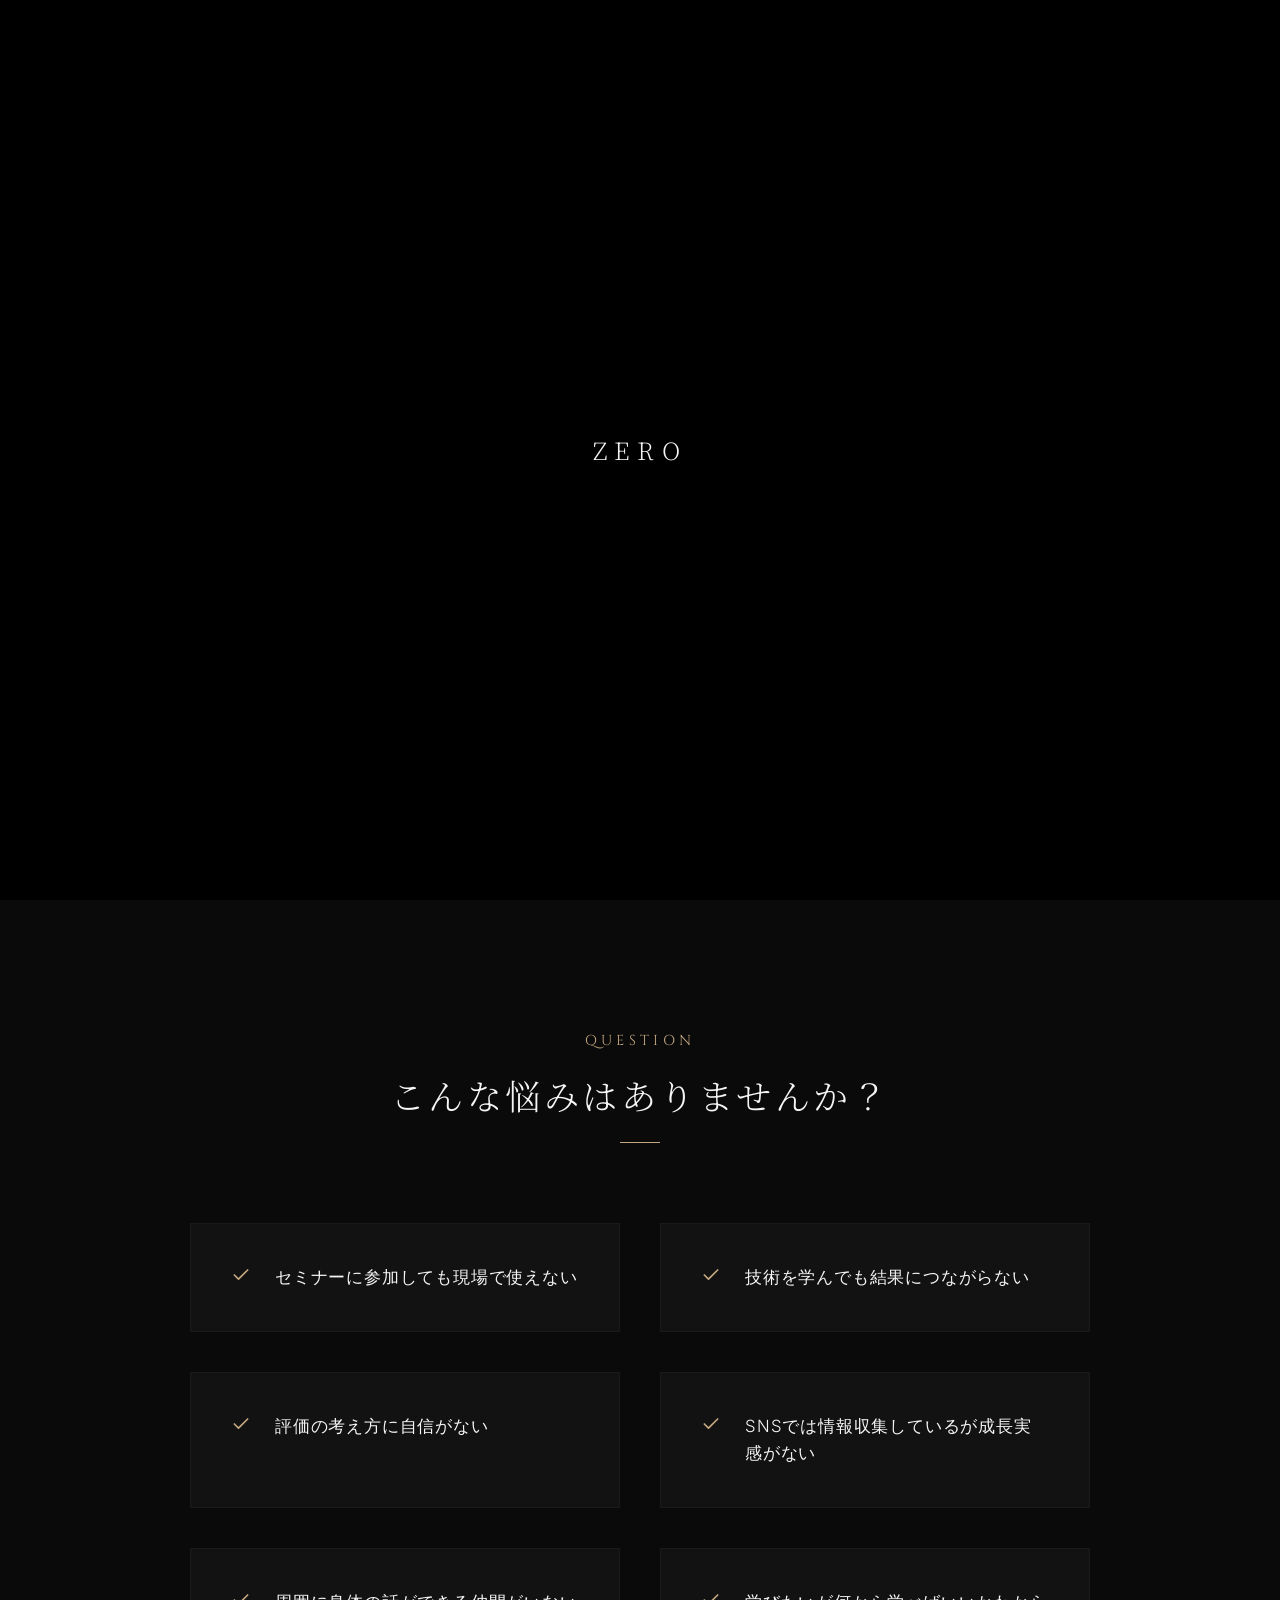
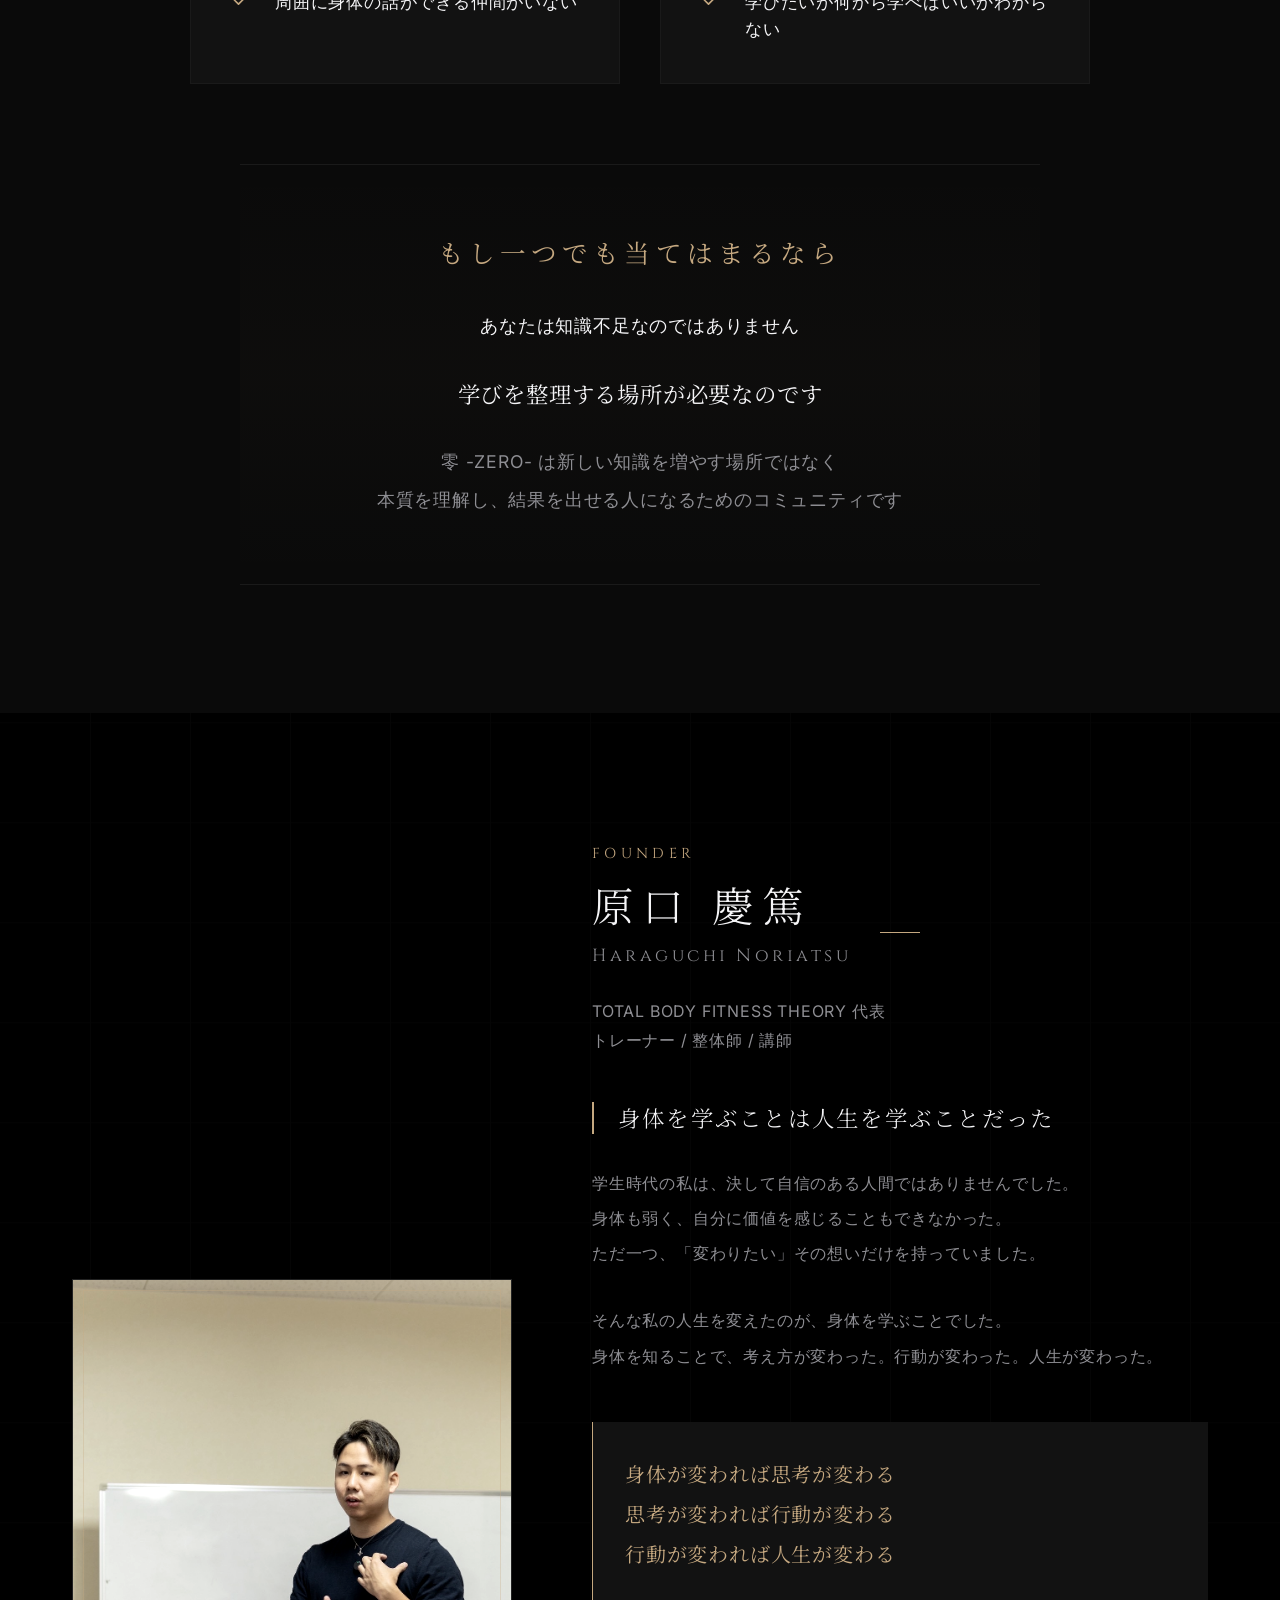
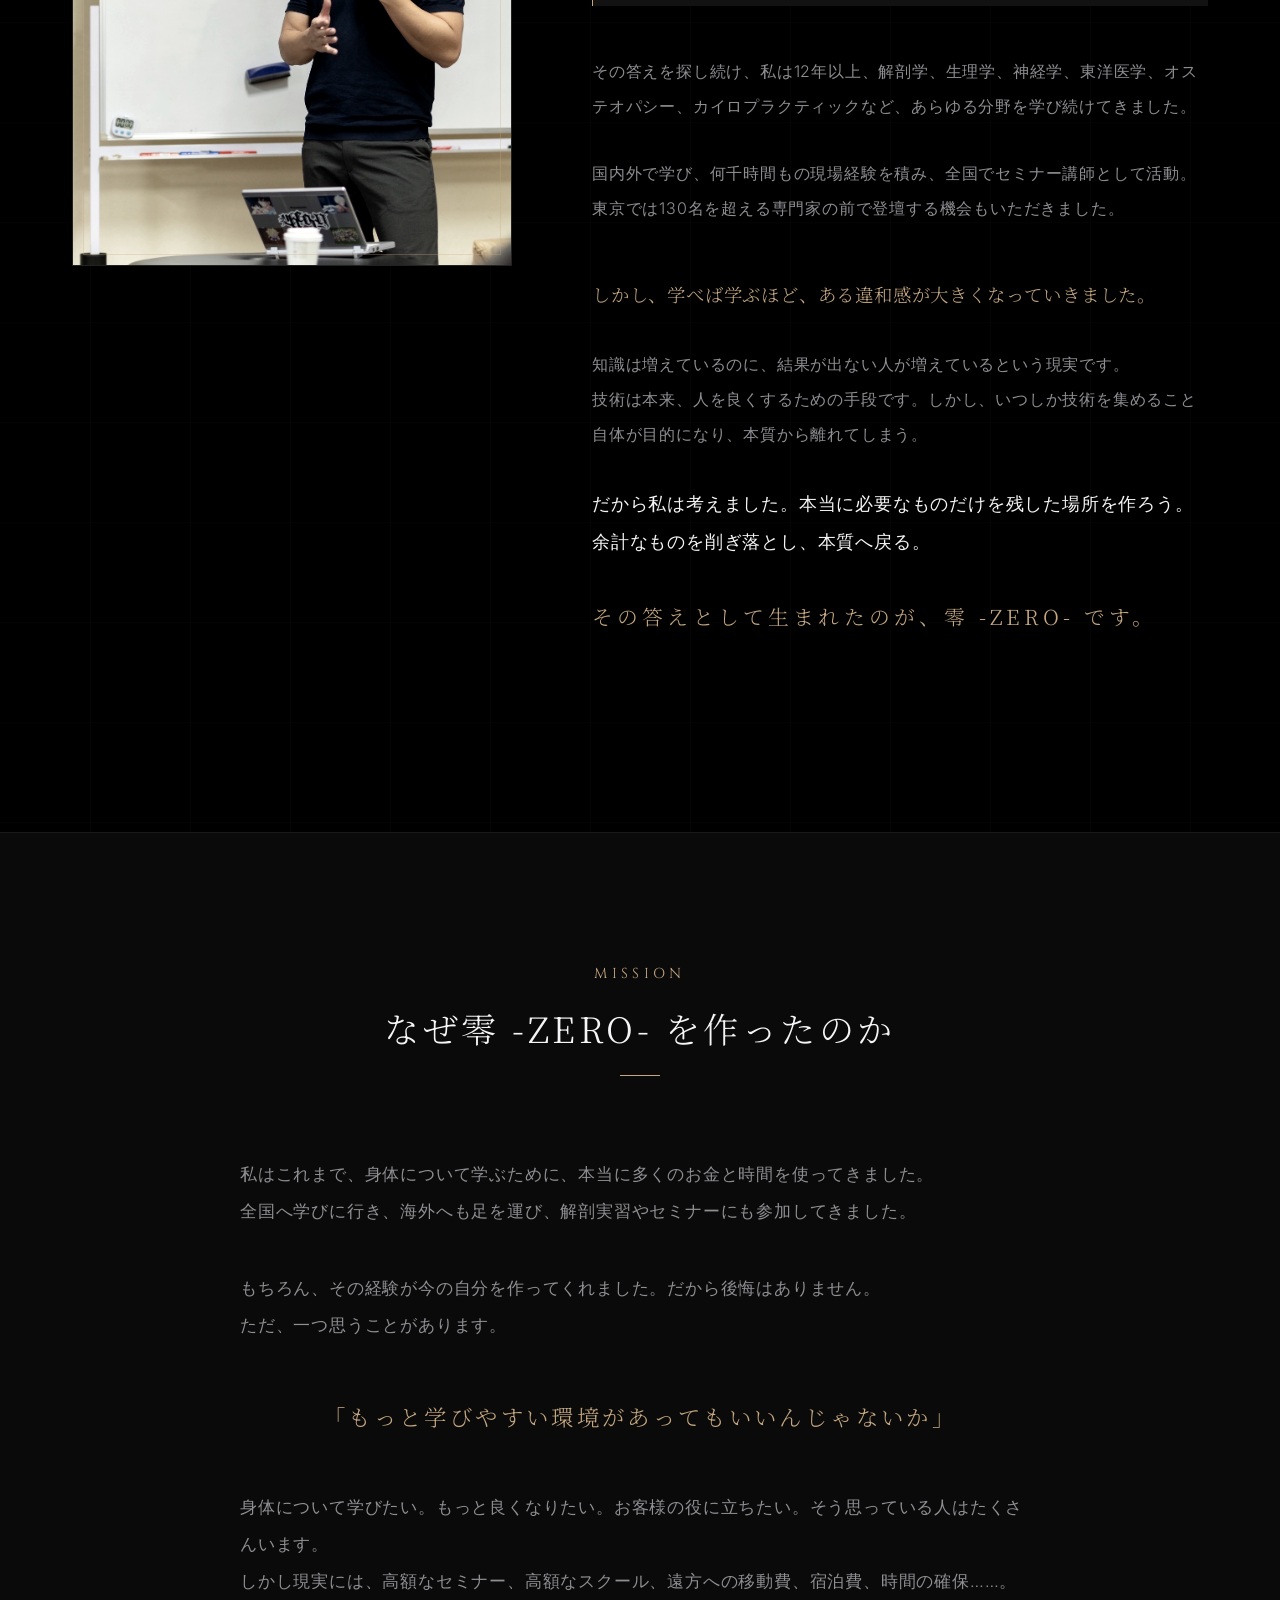
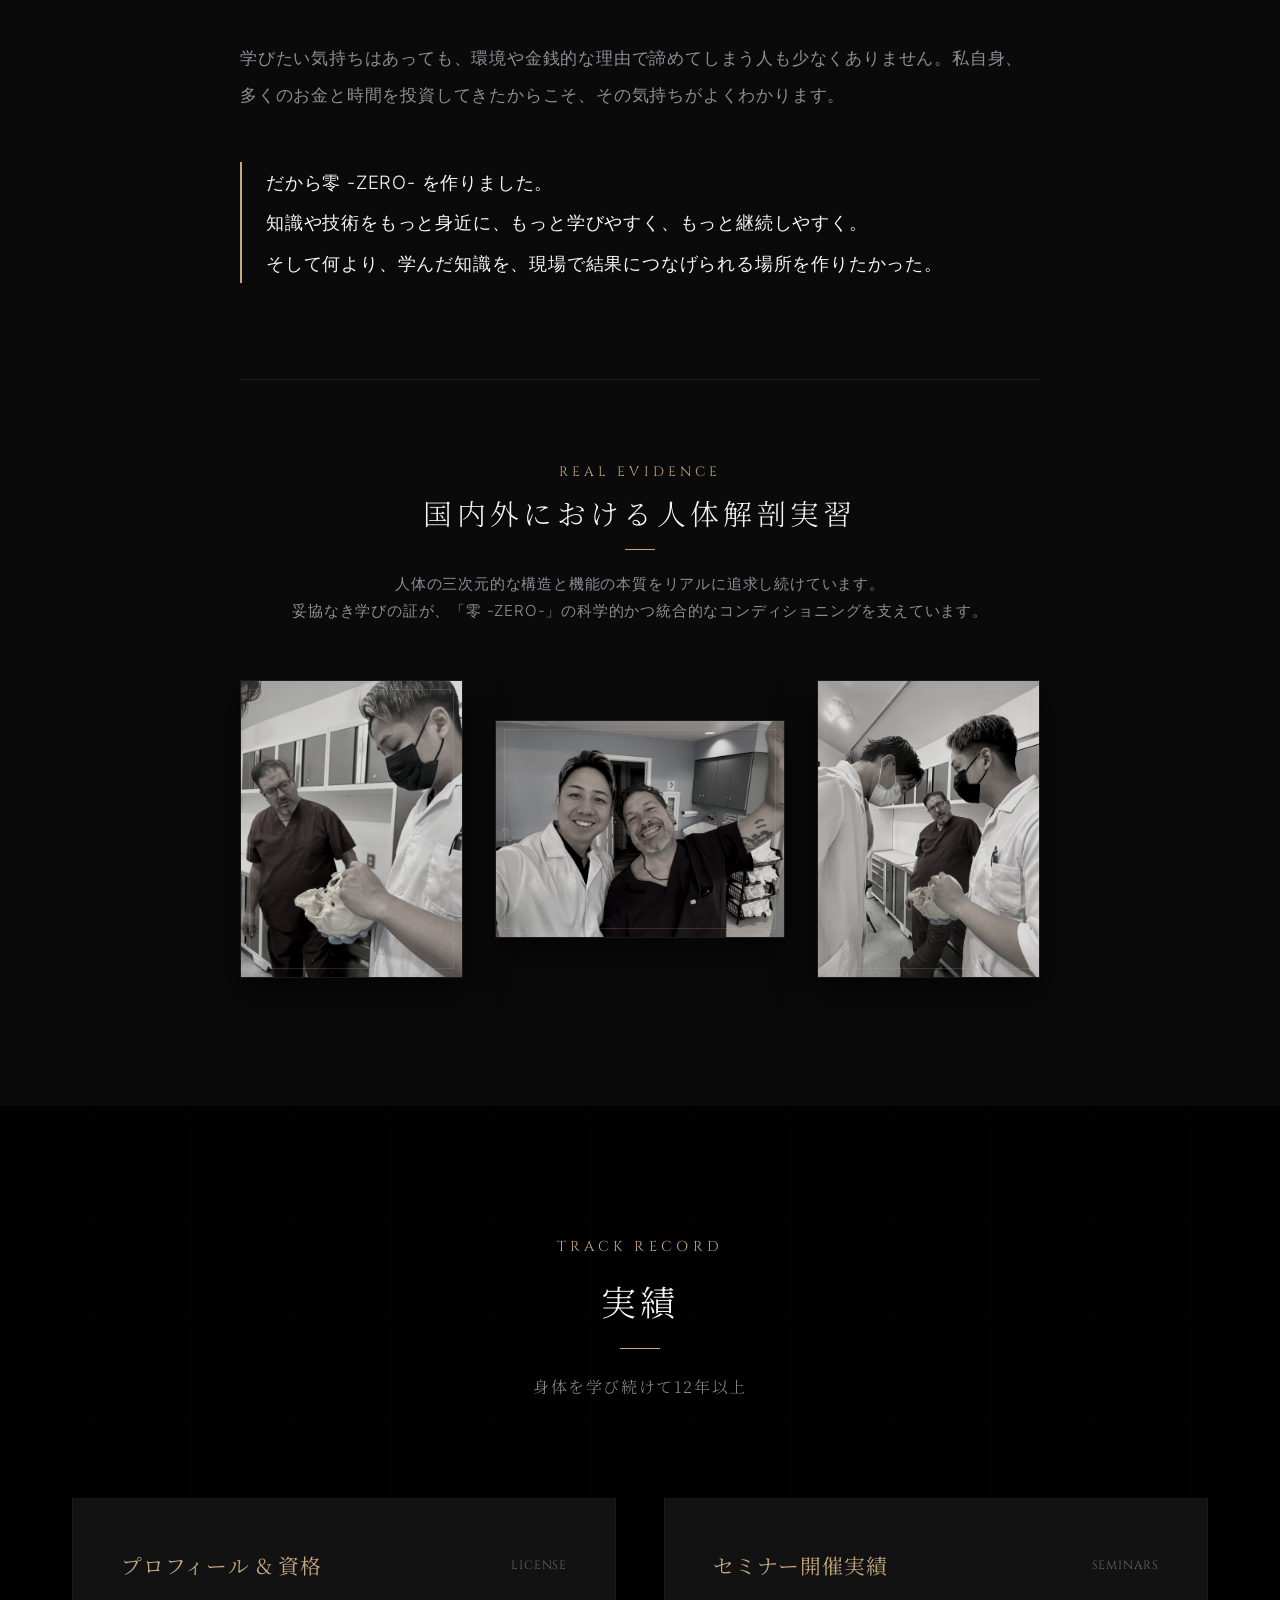
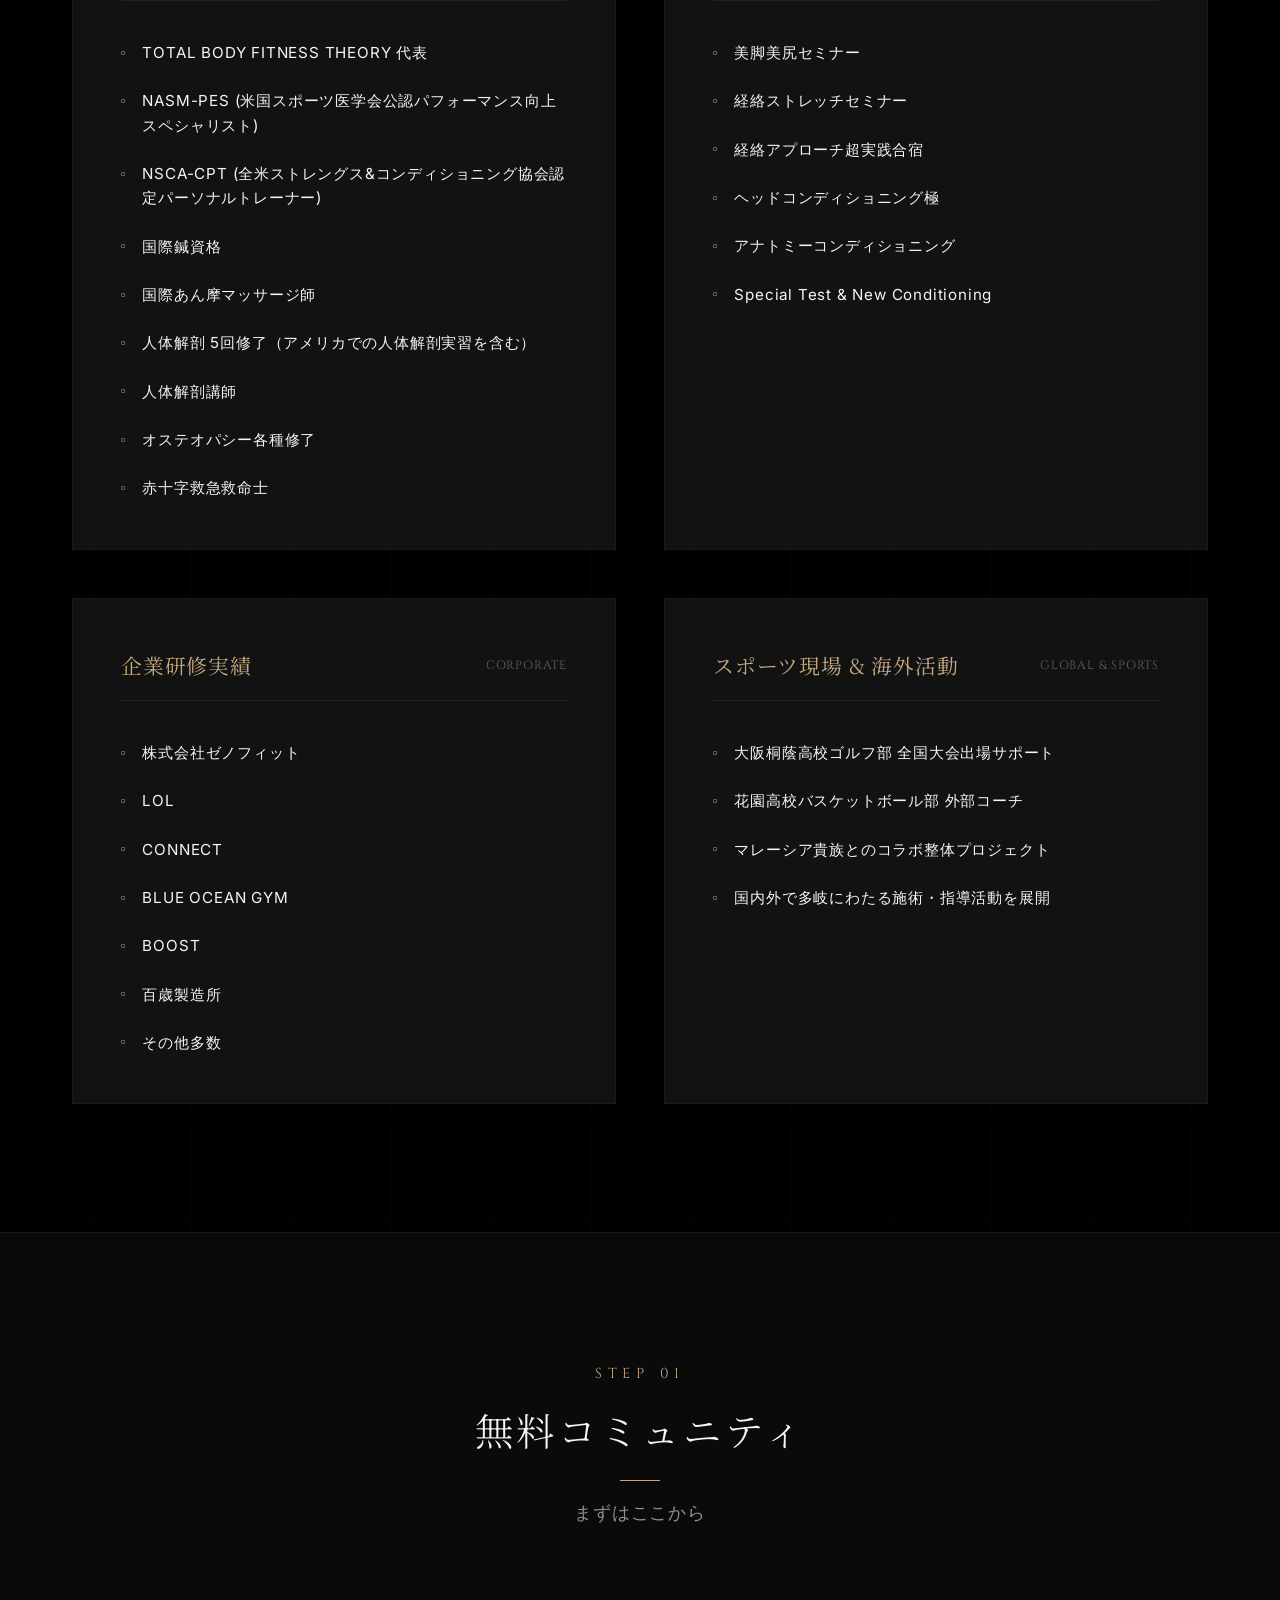
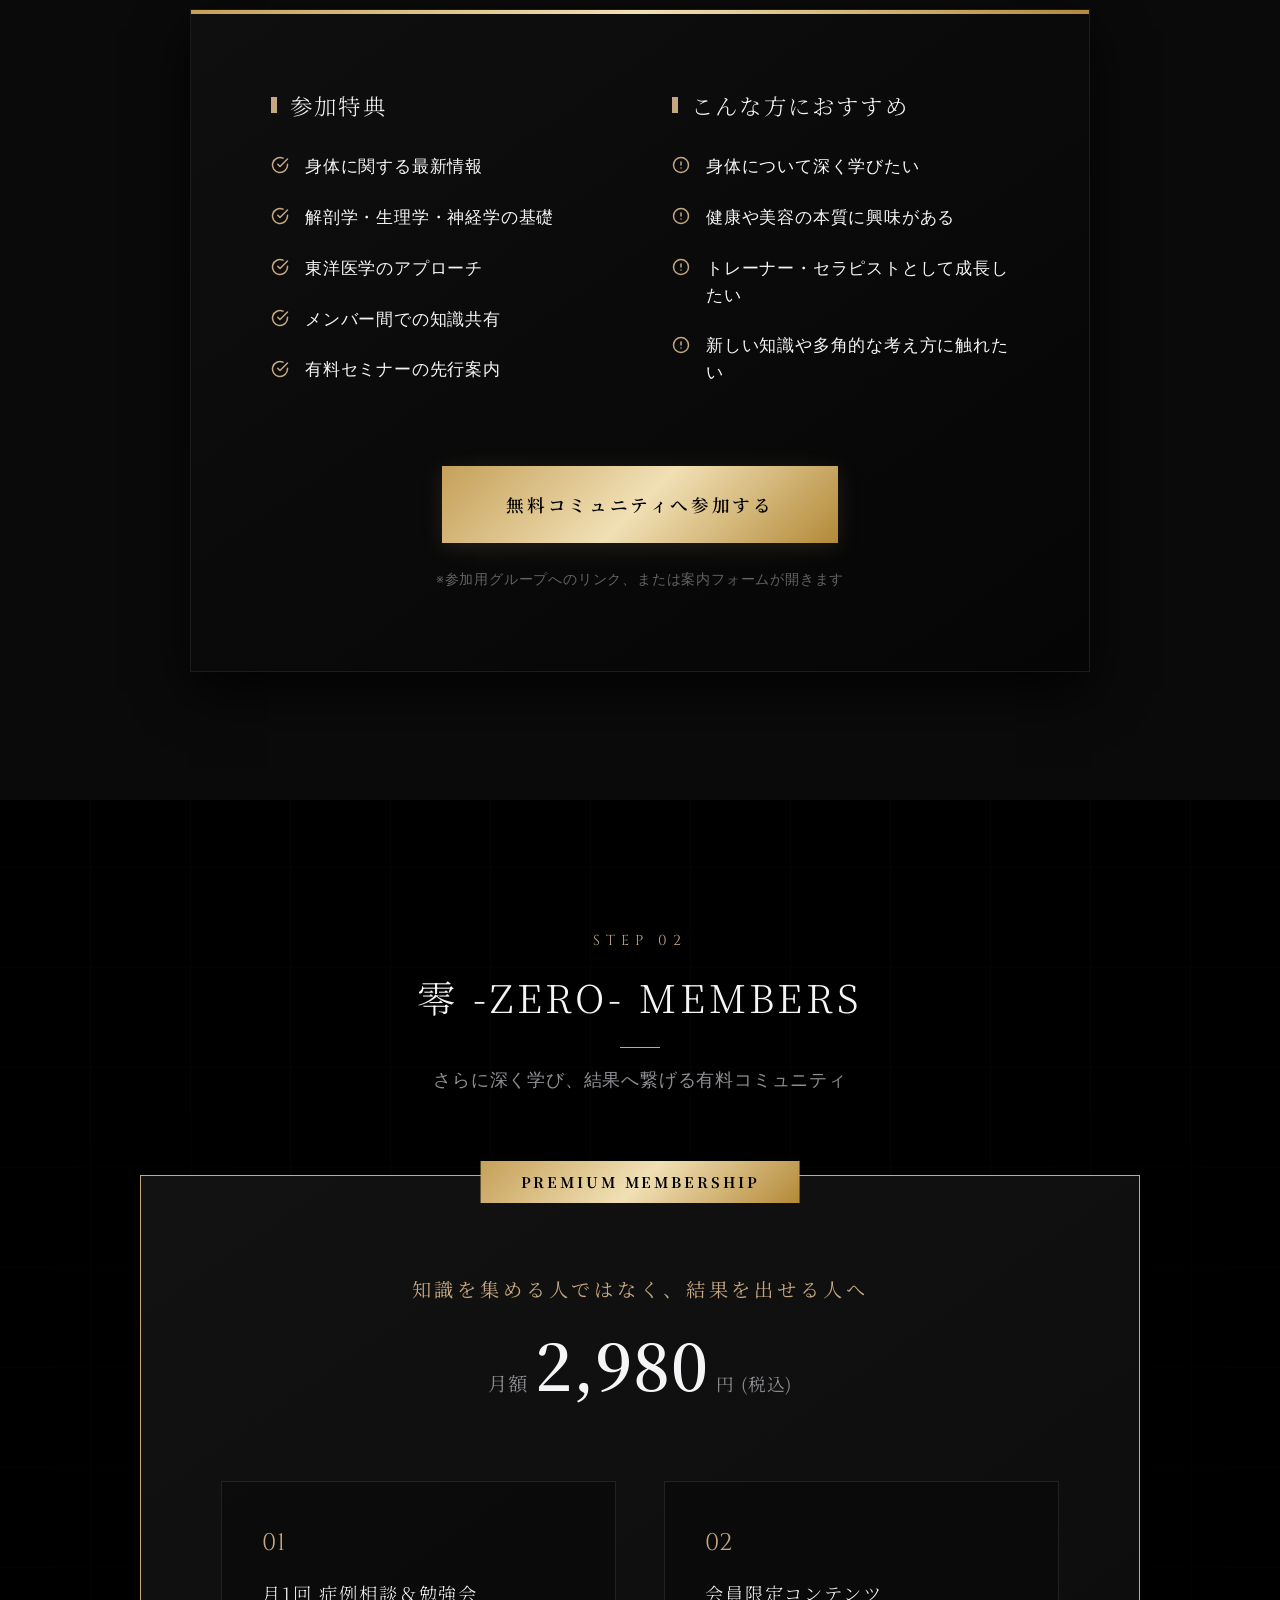
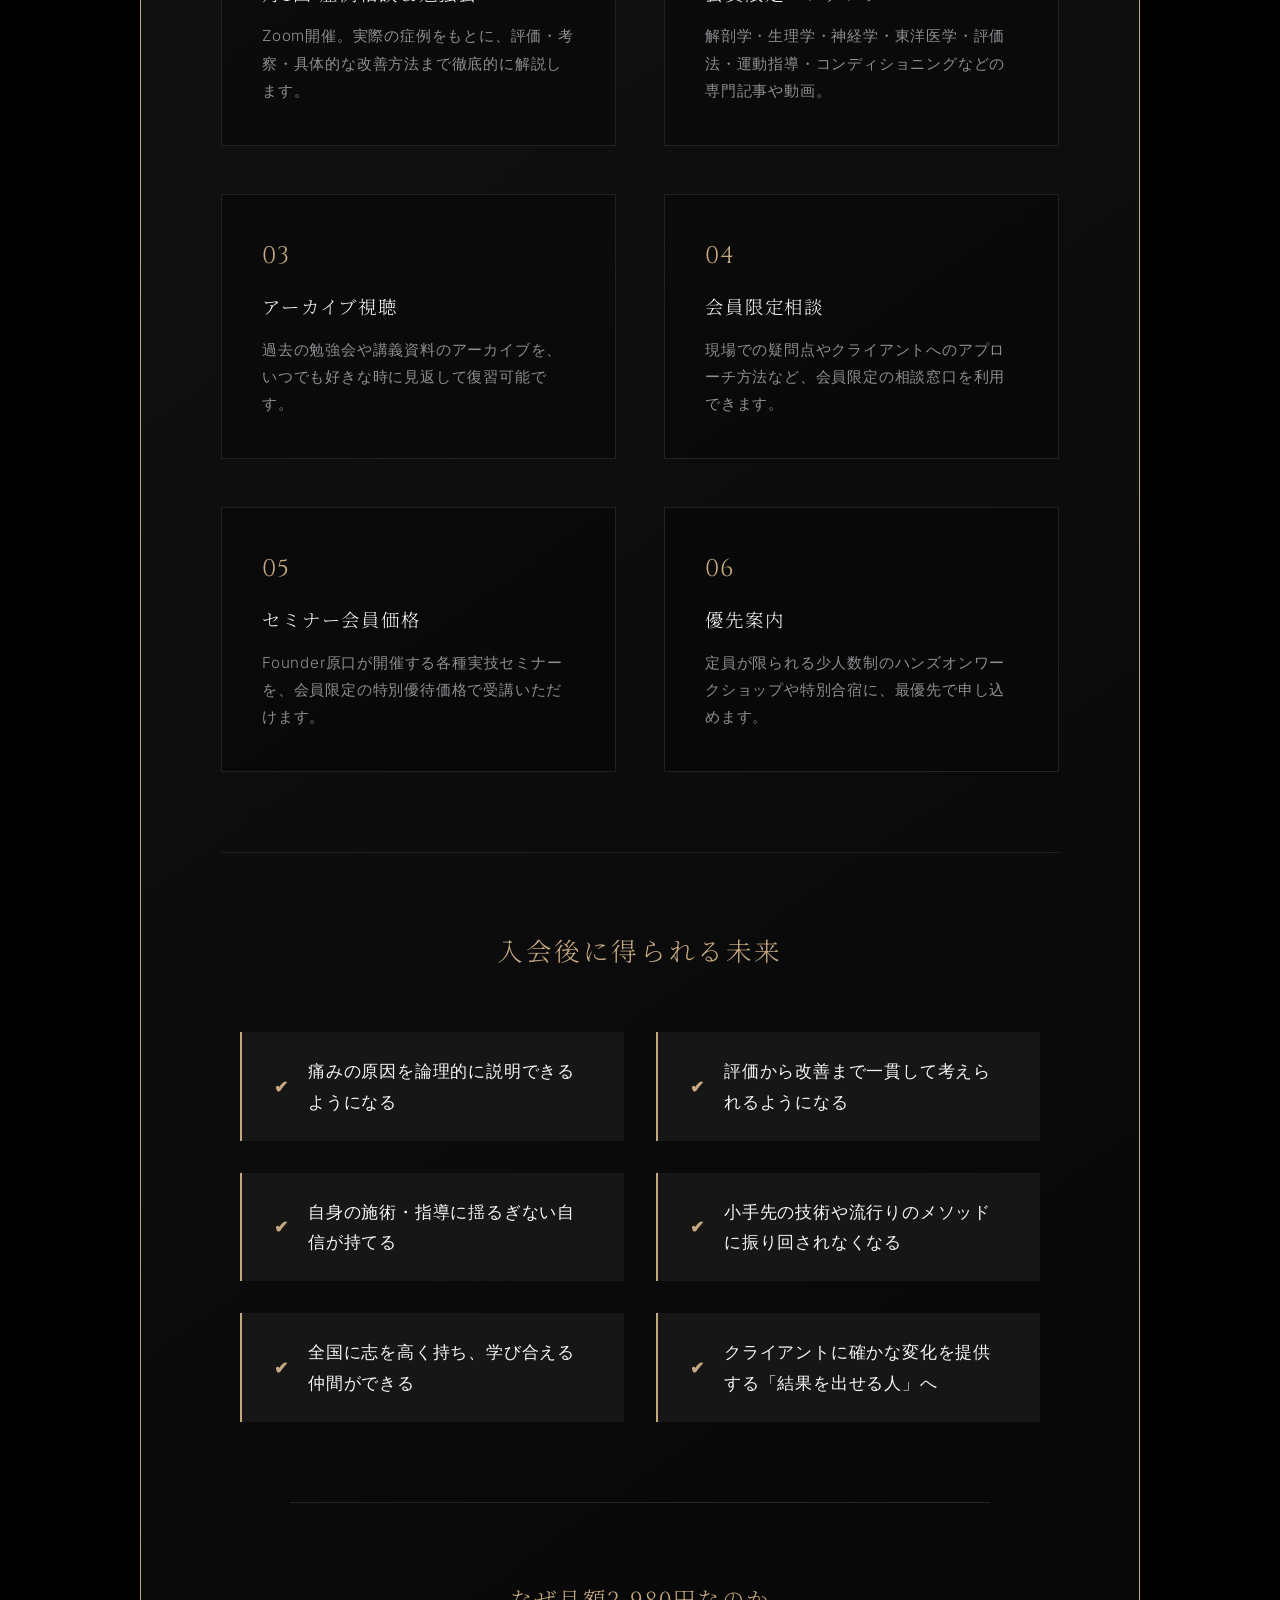
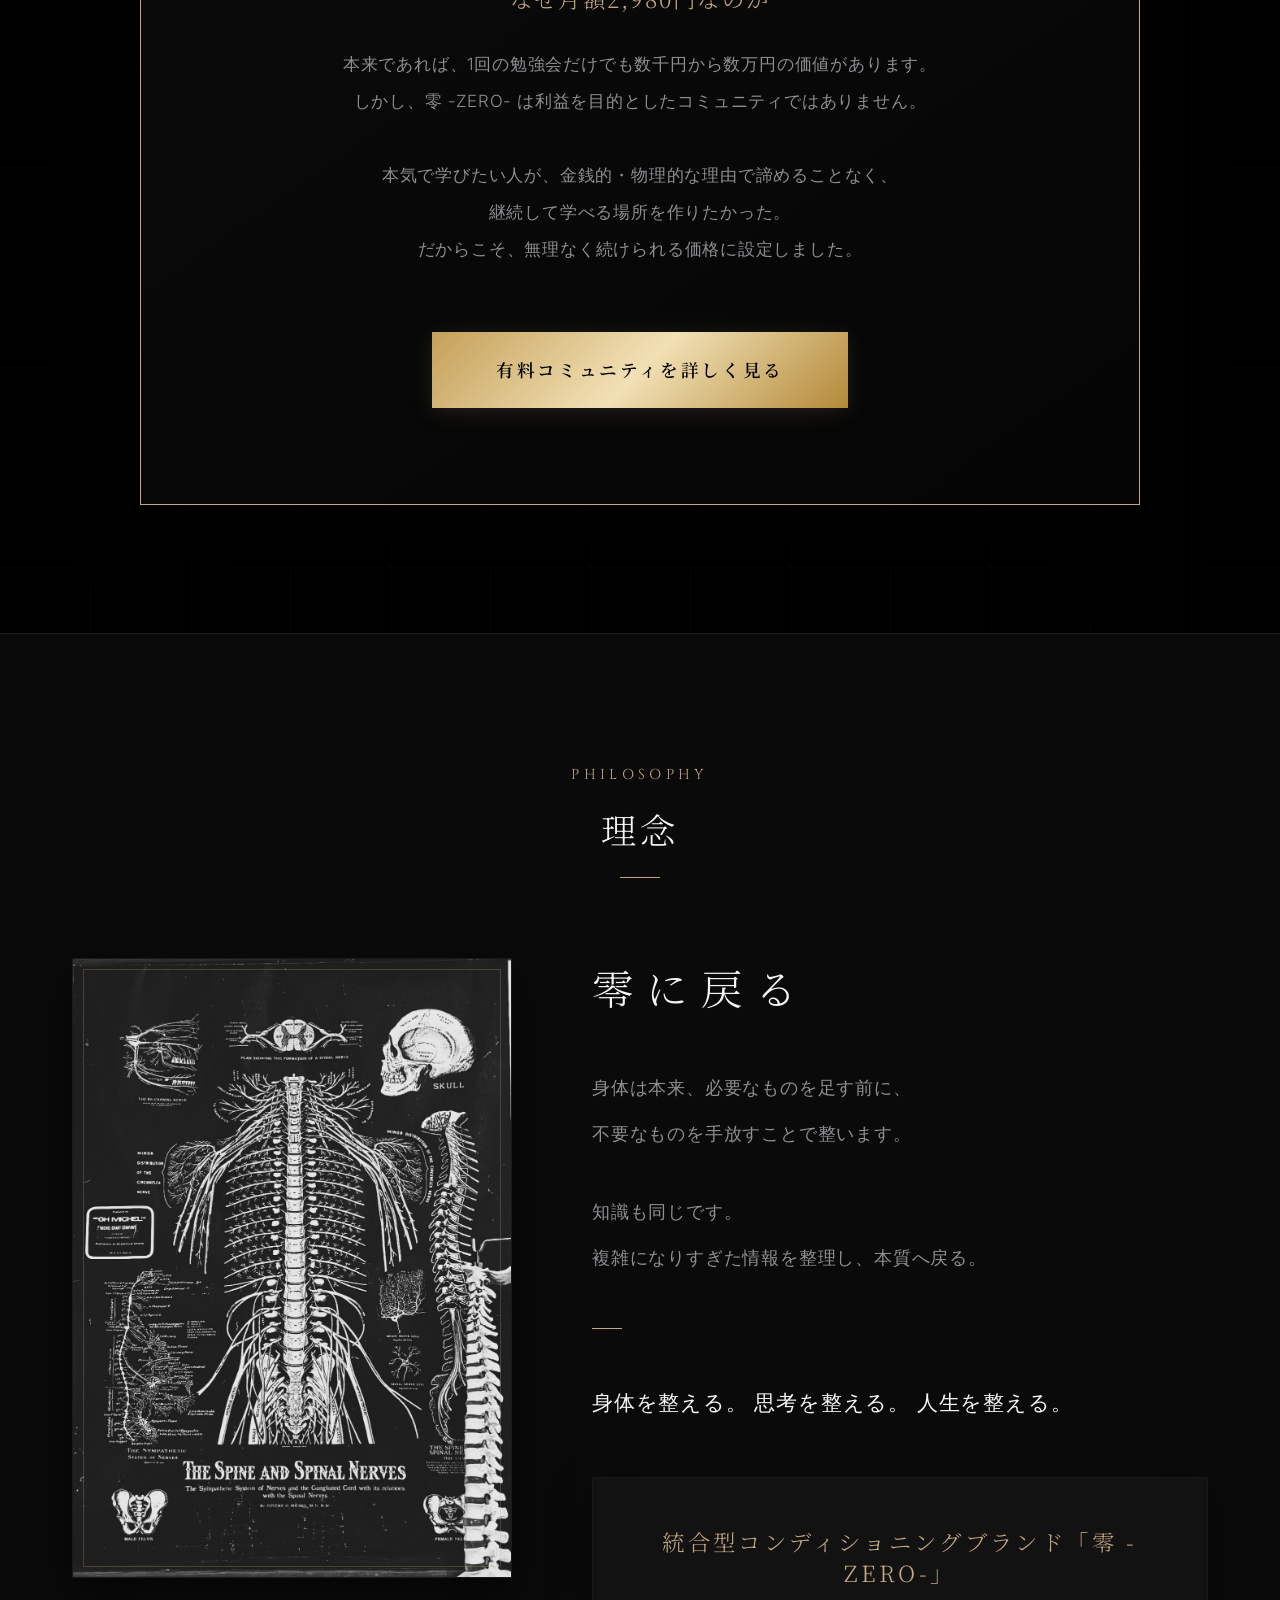
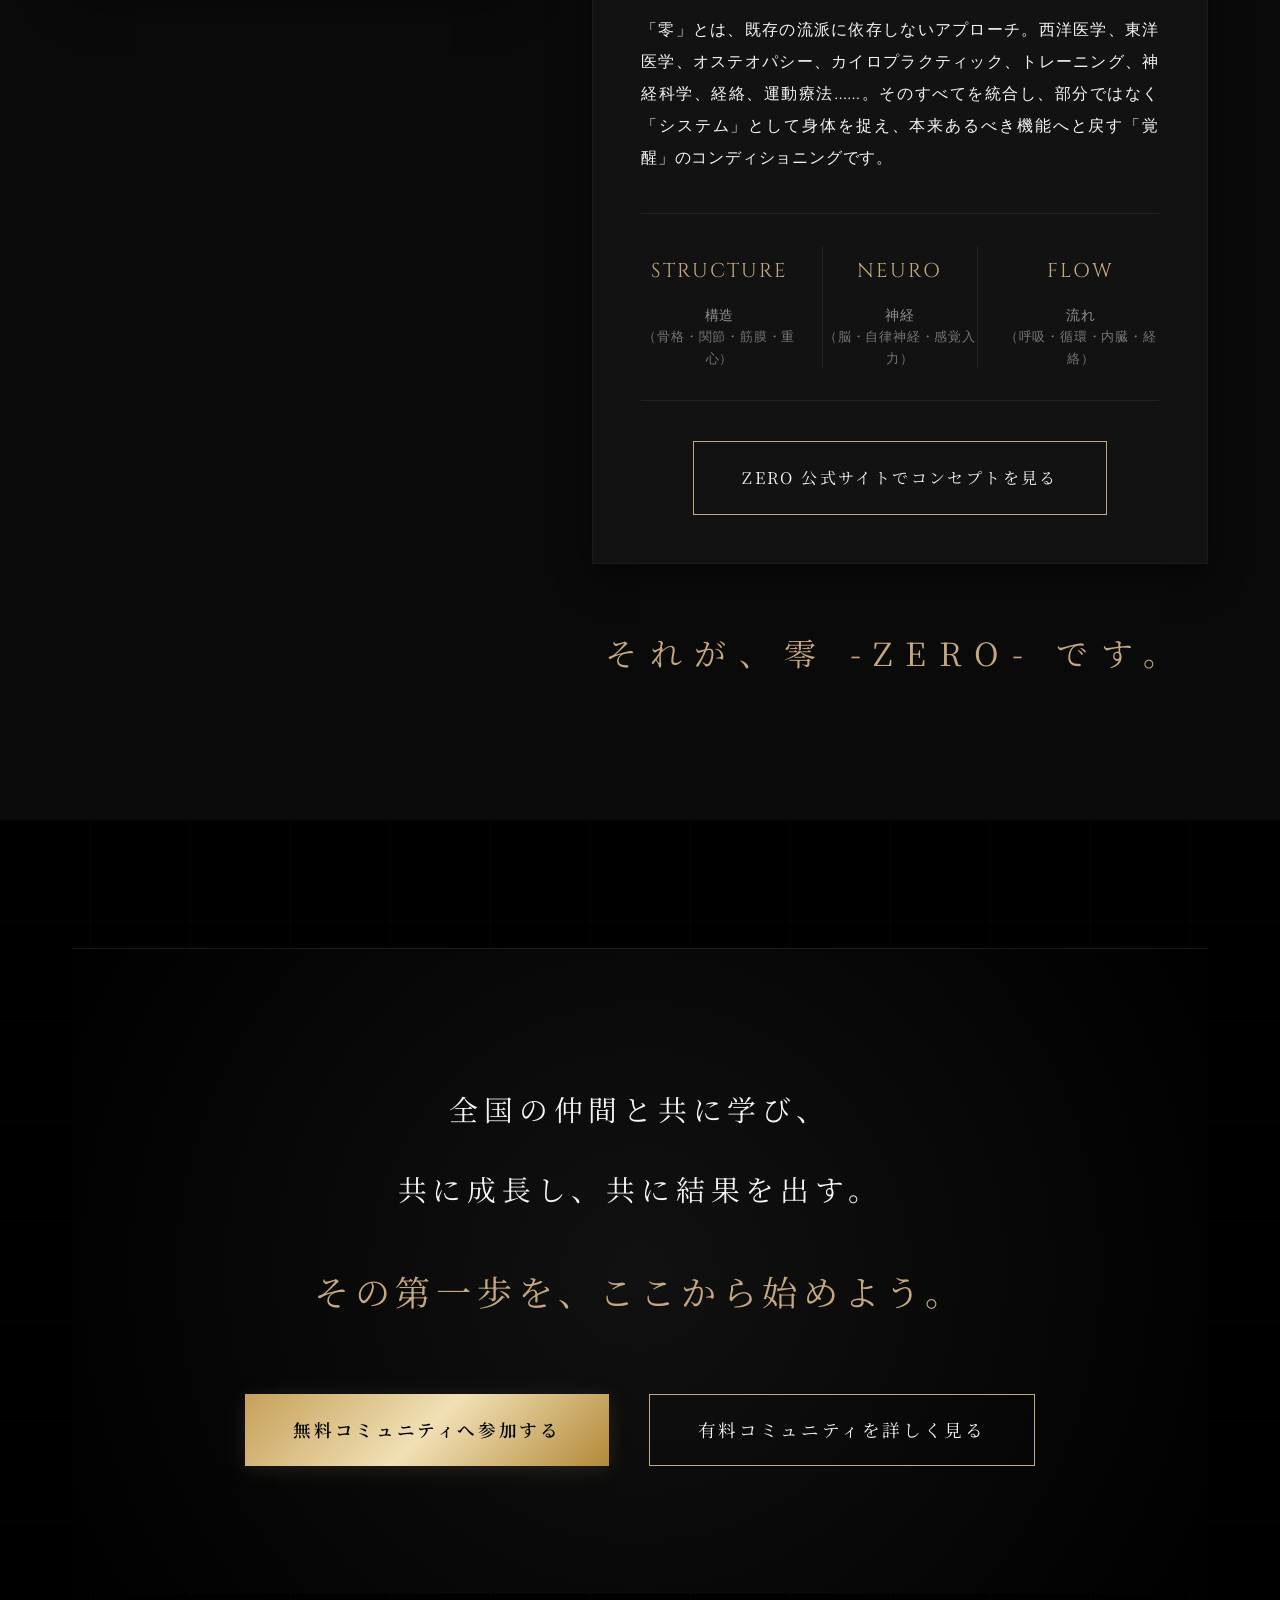
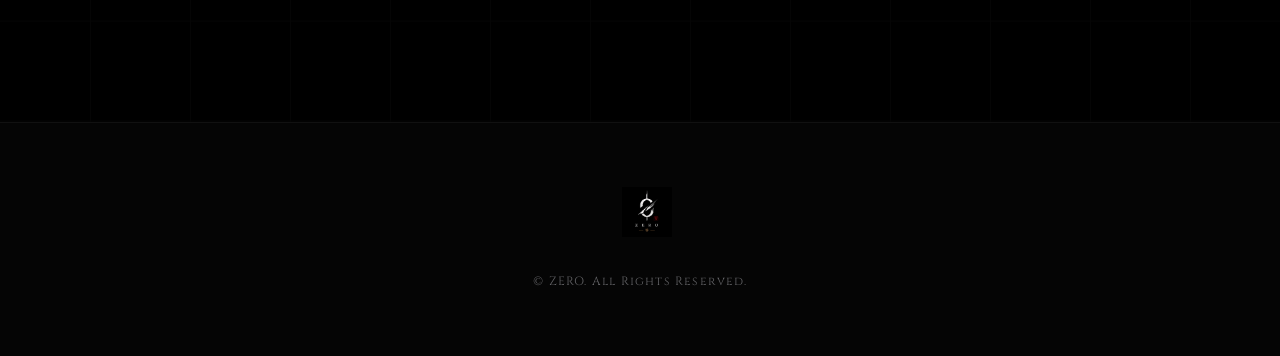
==== commit 89624df3: "feat: 実習画像およびコンセプトビジュアルの統合、レイアウト調整" ====
--- a/index.html
+++ b/index.html
@@ -250,6 +250,33 @@
                         そして何より、学んだ知識を、現場で結果につなげられる場所を作りたかった。
                     </p>
                 </div>
+
+                <!-- Real Dissection Training Experience -->
+                <div class="dissection-evidence reveal">
+                    <div style="text-align: center; margin-bottom: 3.5rem;">
+                        <span style="font-family: var(--font-eng); font-size: 0.85rem; letter-spacing: 0.3em; color: var(--gold-primary); display: block; margin-bottom: 0.5rem;">REAL EVIDENCE</span>
+                        <h3 style="font-family: var(--font-serif); font-size: 1.8rem; color: var(--text-main); letter-spacing: 0.15em; display: inline-block;">
+                            国内外における人体解剖実習
+                        </h3>
+                        <div style="width: 30px; height: 1px; background: var(--gold-primary); margin: 1rem auto 0 auto;"></div>
+                        <p style="font-size: 0.95rem; color: var(--text-sub); margin-top: 1.2rem; line-height: 1.8;">
+                            人体の三次元的な構造と機能の本質をリアルに追求し続けています。<br>
+                            妥協なき学びの証が、「零 -ZERO-」の科学的かつ統合的なコンディショニングを支えています。
+                        </p>
+                    </div>
+                    
+                    <div class="dissection-gallery">
+                        <div class="dissection-item portrait reveal">
+                            <img src="./S__96083971_0.jpg" alt="人体解剖実習風景1" class="dissection-img">
+                        </div>
+                        <div class="dissection-item landscape reveal reveal-delay-1">
+                            <img src="./S__96083972_0.jpg" alt="人体解剖実習風景2" class="dissection-img">
+                        </div>
+                        <div class="dissection-item portrait reveal reveal-delay-2">
+                            <img src="./S__96083974_0.jpg" alt="人体解剖実習風景3" class="dissection-img">
+                        </div>
+                    </div>
+                </div>
             </div>
         </div>
     </section>
@@ -531,55 +558,63 @@
          ========================================================================== -->
     <section id="philosophy" class="section-deep" style="border-top: 1px solid #1a1a1a;">
         <div class="container">
-            <div class="philosophy-wrapper reveal">
-                <div class="philosophy-title">
-                    <p style="font-family: var(--font-eng); font-size: 0.9rem; letter-spacing: 0.3em; color: var(--gold-primary); margin-bottom: 1rem;">PHILOSOPHY</p>
-                    <h2>理念</h2>
-                </div>
-                
-                <h3 class="philosophy-main">零に戻る</h3>
-                
-                <div class="philosophy-body" style="max-width: 800px; margin: 0 auto;">
-                    <p>身体は本来、必要なものを足す前に、<br>不要なものを手放すことで整います。</p>
-                    <p>知識も同じです。<br>複雑になりすぎた情報を整理し、本質へ戻る。</p>
-                    
-                    <div style="width: 30px; height: 1px; background: var(--gold-primary); margin: 3rem auto;"></div>
-                    
-                    <p style="color: var(--text-main); font-size: 1.3rem; margin-bottom: 2rem;">
-                        身体を整える。 思考を整える。 人生を整える。
-                    </p>
-                    
-                    <div style="background: var(--bg-card); border: 1px solid #1a1a1a; padding: 3rem; margin: 4rem auto 2rem auto; text-align: left; transition: var(--transition-smooth); box-shadow: 0 10px 30px rgba(0,0,0,0.5);" class="philosophy-brand-box">
-                        <h4 style="font-family: var(--font-serif); font-size: 1.4rem; color: var(--gold-primary); margin-bottom: 1.5rem; text-align: center; letter-spacing: 0.15em;">
-                            統合型コンディショニングブランド「零 -ZERO-」
-                        </h4>
-                        <p style="color: var(--text-main); line-height: 2; margin-bottom: 1.5rem; text-align: justify; font-size: 1rem;">
-                            「零」とは、既存の流派に依存しないアプローチ。西洋医学、東洋医学、オステオパシー、カイロプラクティック、トレーニング、神経科学、経絡、運動療法……。そのすべてを統合し、部分ではなく「システム」として身体を捉え、本来あるべき機能へと戻す「覚醒」のコンディショニングです。
-                        </p>
-                        
-                        <div style="display: grid; grid-template-columns: repeat(3, 1fr); gap: 1.5rem; margin: 2.5rem 0; border-top: 1px solid #222; border-bottom: 1px solid #222; padding: 2rem 0;" class="brand-pillars">
-                            <div style="text-align: center;">
-                                <div style="color: var(--gold-primary); font-family: var(--font-eng); font-size: 1.25rem; margin-bottom: 0.5rem; letter-spacing: 0.1em;">STRUCTURE</div>
-                                <div style="font-size: 0.9rem; color: var(--text-sub); line-height: 1.5;">構造<br><span style="font-size: 0.8rem; opacity: 0.8;">（骨格・関節・筋膜・重心）</span></div>
+            <div class="philosophy-title reveal" style="text-align: center; margin-bottom: 5rem;">
+                <p style="font-family: var(--font-eng); font-size: 0.9rem; letter-spacing: 0.3em; color: var(--gold-primary); margin-bottom: 1rem;">PHILOSOPHY</p>
+                <h2>理念</h2>
+            </div>
+            
+            <div class="philosophy-grid">
+                <!-- Left: Cool Design Concept Image -->
+                <div class="philosophy-image-box reveal">
+                    <img src="./S__96190466.jpg" alt="零 -ZERO- Concept Visual" class="philosophy-concept-img">
+                </div>
+                
+                <!-- Right: Philosophy Content -->
+                <div class="philosophy-content reveal reveal-delay-1">
+                    <h3 class="philosophy-main">零に戻る</h3>
+                    
+                    <div class="philosophy-body">
+                        <p>身体は本来、必要なものを足す前に、<br>不要なものを手放すことで整います。</p>
+                        <p>知識も同じです。<br>複雑になりすぎた情報を整理し、本質へ戻る。</p>
+                        
+                        <div style="width: 30px; height: 1px; background: var(--gold-primary); margin: 3rem 0;"></div>
+                        
+                        <p style="color: var(--text-main); font-size: 1.3rem; margin-bottom: 2rem;">
+                            身体を整える。 思考を整える。 人生を整える。
+                        </p>
+                        
+                        <div style="background: var(--bg-card); border: 1px solid #1a1a1a; padding: 3rem; margin: 3rem 0 2rem 0; text-align: left; transition: var(--transition-smooth); box-shadow: 0 10px 30px rgba(0,0,0,0.5);" class="philosophy-brand-box">
+                            <h4 style="font-family: var(--font-serif); font-size: 1.4rem; color: var(--gold-primary); margin-bottom: 1.5rem; text-align: center; letter-spacing: 0.15em;">
+                                統合型コンディショニングブランド「零 -ZERO-」
+                            </h4>
+                            <p style="color: var(--text-main); line-height: 2; margin-bottom: 1.5rem; text-align: justify; font-size: 1rem;">
+                                「零」とは、既存の流派に依存しないアプローチ。西洋医学、東洋医学、オステオパシー、カイロプラクティック、トレーニング、神経科学、経絡、運動療法……。そのすべてを統合し、部分ではなく「システム」として身体を捉え、本来あるべき機能へと戻す「覚醒」のコンディショニングです。
+                            </p>
+                            
+                            <div style="display: grid; grid-template-columns: repeat(3, 1fr); gap: 1.5rem; margin: 2.5rem 0; border-top: 1px solid #222; border-bottom: 1px solid #222; padding: 2rem 0;" class="brand-pillars">
+                                <div style="text-align: center;">
+                                    <div style="color: var(--gold-primary); font-family: var(--font-eng); font-size: 1.25rem; margin-bottom: 0.5rem; letter-spacing: 0.1em;">STRUCTURE</div>
+                                    <div style="font-size: 0.9rem; color: var(--text-sub); line-height: 1.5;">構造<br><span style="font-size: 0.8rem; opacity: 0.8;">（骨格・関節・筋膜・重心）</span></div>
+                                </div>
+                                <div style="text-align: center; border-left: 1px solid #222; border-right: 1px solid #222;">
+                                    <div style="color: var(--gold-primary); font-family: var(--font-eng); font-size: 1.25rem; margin-bottom: 0.5rem; letter-spacing: 0.1em;">NEURO</div>
+                                    <div style="font-size: 0.9rem; color: var(--text-sub); line-height: 1.5;">神経<br><span style="font-size: 0.8rem; opacity: 0.8;">（脳・自律神経・感覚入力）</span></div>
+                                </div>
+                                <div style="text-align: center;">
+                                    <div style="color: var(--gold-primary); font-family: var(--font-eng); font-size: 1.25rem; margin-bottom: 0.5rem; letter-spacing: 0.1em;">FLOW</div>
+                                    <div style="font-size: 0.9rem; color: var(--text-sub); line-height: 1.5;">流れ<br><span style="font-size: 0.8rem; opacity: 0.8;">（呼吸・循環・内臓・経絡）</span></div>
+                                </div>
                             </div>
-                            <div style="text-align: center; border-left: 1px solid #222; border-right: 1px solid #222;">
-                                <div style="color: var(--gold-primary); font-family: var(--font-eng); font-size: 1.25rem; margin-bottom: 0.5rem; letter-spacing: 0.1em;">NEURO</div>
-                                <div style="font-size: 0.9rem; color: var(--text-sub); line-height: 1.5;">神経<br><span style="font-size: 0.8rem; opacity: 0.8;">（脳・自律神経・感覚入力）</span></div>
+                            
+                            <div style="text-align: center; margin-top: 2rem;">
+                                <a href="https://noriatsu3377-hue.github.io/ZERO/" target="_blank" rel="noopener noreferrer" class="btn-outline" style="padding: 1rem 3rem; font-size: 1rem; border-width: 1px;">
+                                    ZERO 公式サイトでコンセプトを見る
+                                </a>
                             </div>
-                            <div style="text-align: center;">
-                                <div style="color: var(--gold-primary); font-family: var(--font-eng); font-size: 1.25rem; margin-bottom: 0.5rem; letter-spacing: 0.1em;">FLOW</div>
-                                <div style="font-size: 0.9rem; color: var(--text-sub); line-height: 1.5;">流れ<br><span style="font-size: 0.8rem; opacity: 0.8;">（呼吸・循環・内臓・経絡）</span></div>
-                            </div>
-                        </div>
-                        
-                        <div style="text-align: center; margin-top: 2rem;">
-                            <a href="https://noriatsu3377-hue.github.io/ZERO/" target="_blank" rel="noopener noreferrer" class="btn-outline" style="padding: 1rem 3rem; font-size: 1rem; border-width: 1px;">
-                                ZERO 公式サイトでコンセプトを見る
-                            </a>
-                        </div>
-                    </div>
-
-                    <div class="philosophy-zero" style="margin-top: 3rem;">それが、零 -ZERO- です。</div>
+                        </div>
+                        
+                        <div class="philosophy-zero" style="margin-top: 3rem;">それが、零 -ZERO- です。</div>
+                    </div>
                 </div>
             </div>
         </div>
--- a/style.css
+++ b/style.css
@@ -1109,6 +1109,150 @@
 .reveal-delay-3 { transition-delay: 0.45s; }
 
 /* ==========================================================================
+   PHILOSOPHY GRID LAYOUT (理念の2カラム化)
+   ========================================================================== */
+.philosophy-grid {
+    display: grid;
+    grid-template-columns: 5fr 7fr;
+    gap: 5rem;
+    align-items: start;
+    text-align: left;
+}
+
+.philosophy-image-box {
+    position: relative;
+    width: 100%;
+    aspect-ratio: 1078 / 1519;
+    overflow: hidden;
+    border: 1px solid #1a1a1a;
+    box-shadow: 0 15px 40px rgba(0, 0, 0, 0.6);
+    transition: var(--transition-smooth);
+}
+
+.philosophy-image-box::before {
+    content: '';
+    position: absolute;
+    top: 10px;
+    left: 10px;
+    right: 10px;
+    bottom: 10px;
+    border: 1px solid rgba(197, 168, 128, 0.25);
+    pointer-events: none;
+    z-index: 2;
+    transition: var(--transition-smooth);
+}
+
+.philosophy-concept-img {
+    width: 100%;
+    height: 100%;
+    object-fit: cover;
+    display: block;
+    filter: grayscale(40%) contrast(1.1) brightness(0.9);
+    transition: var(--transition-smooth);
+}
+
+.philosophy-image-box:hover {
+    border-color: rgba(197, 168, 128, 0.4);
+    box-shadow: 0 20px 50px rgba(197, 168, 128, 0.15);
+}
+
+.philosophy-image-box:hover::before {
+    border-color: rgba(197, 168, 128, 0.6);
+}
+
+.philosophy-image-box:hover .philosophy-concept-img {
+    filter: grayscale(0%) contrast(1.05) brightness(1.0);
+    transform: scale(1.03);
+}
+
+/* Override center alignment in philosophy sub-components when in grid */
+.philosophy-grid .philosophy-content {
+    text-align: left;
+}
+
+.philosophy-grid .philosophy-main {
+    text-align: left;
+    margin-bottom: 3rem;
+}
+
+.philosophy-grid .philosophy-body {
+    font-size: 1.15rem;
+    line-height: 2.5;
+    color: var(--text-sub);
+}
+
+/* ==========================================================================
+   DISSECTION EVIDENCE GALLERY (解剖実習ギャラリー)
+   ========================================================================== */
+.dissection-evidence {
+    margin-top: 6rem;
+    border-top: 1px solid #1a1a1a;
+    padding-top: 5rem;
+}
+
+.dissection-gallery {
+    display: grid;
+    grid-template-columns: 1fr 1.3fr 1fr;
+    gap: 2rem;
+    align-items: center;
+    max-width: 1000px;
+    margin: 0 auto;
+}
+
+.dissection-item {
+    position: relative;
+    overflow: hidden;
+    border: 1px solid #1a1a1a;
+    box-shadow: 0 15px 35px rgba(0, 0, 0, 0.6);
+    background-color: #050505;
+    transition: var(--transition-smooth);
+}
+
+.dissection-item.portrait {
+    aspect-ratio: 3 / 4;
+}
+
+.dissection-item.landscape {
+    aspect-ratio: 4 / 3;
+}
+
+.dissection-item::before {
+    content: '';
+    position: absolute;
+    top: 8px;
+    left: 8px;
+    right: 8px;
+    bottom: 8px;
+    border: 1px solid rgba(197, 168, 128, 0.2);
+    pointer-events: none;
+    z-index: 2;
+    transition: var(--transition-smooth);
+}
+
+.dissection-img {
+    width: 100%;
+    height: 100%;
+    object-fit: cover;
+    display: block;
+    filter: grayscale(85%) contrast(1.1) brightness(0.85);
+    transition: var(--transition-smooth);
+}
+
+.dissection-item:hover {
+    border-color: rgba(197, 168, 128, 0.4);
+    box-shadow: 0 20px 45px rgba(197, 168, 128, 0.15);
+}
+
+.dissection-item:hover::before {
+    border-color: rgba(197, 168, 128, 0.5);
+}
+
+.dissection-item:hover .dissection-img {
+    filter: grayscale(0%) contrast(1.05) brightness(1.00);
+    transform: scale(1.03);
+}
+
+/* ==========================================================================
    RESPONSIVE DESIGN (MEDIA QUERIES)
    ========================================================================== */
 @media (max-width: 1024px) {
@@ -1129,6 +1273,25 @@
     .credentials-container {
         grid-template-columns: 1fr;
         gap: 2.5rem;
+    }
+    
+    .philosophy-grid {
+        grid-template-columns: 1fr;
+        gap: 4rem;
+        text-align: center;
+    }
+    
+    .philosophy-grid .philosophy-content {
+        text-align: center;
+    }
+    
+    .philosophy-grid .philosophy-main {
+        text-align: center;
+    }
+    
+    .philosophy-image-box {
+        max-width: 450px;
+        margin: 0 auto;
     }
 }
 
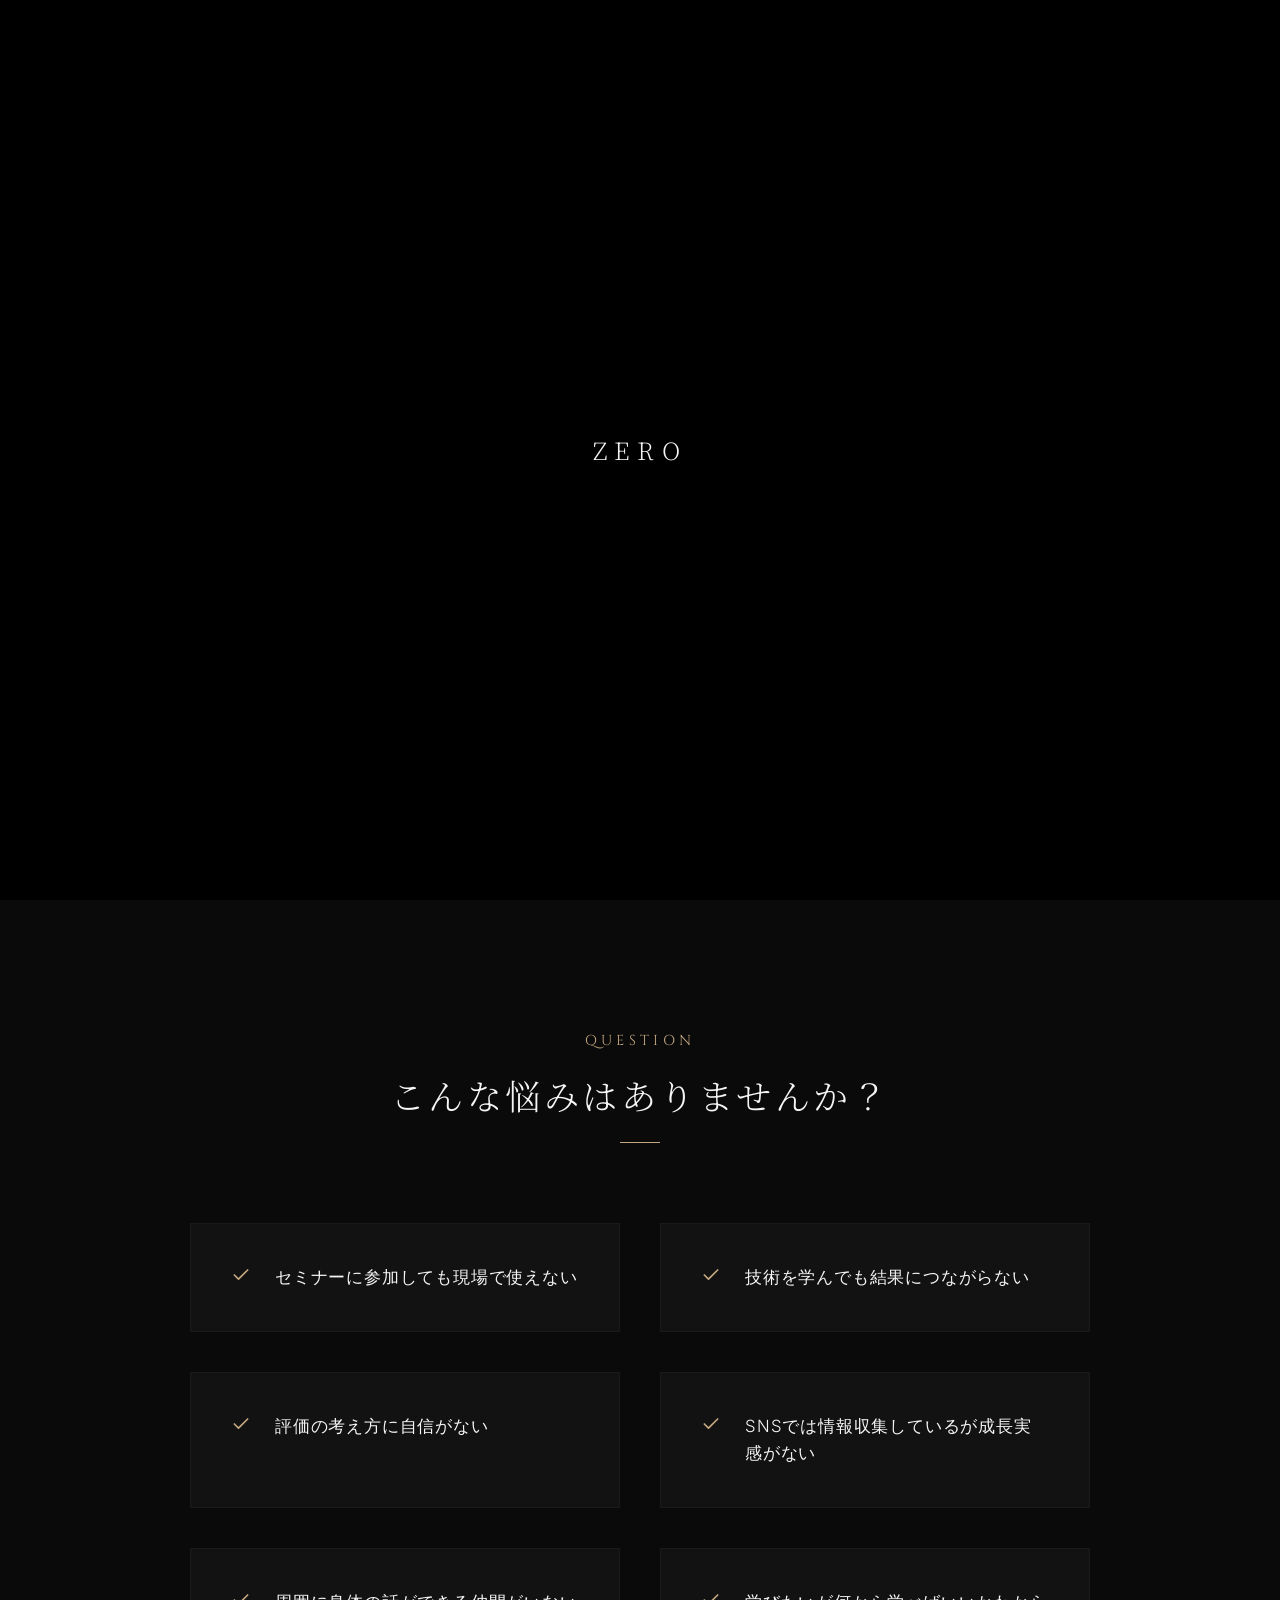
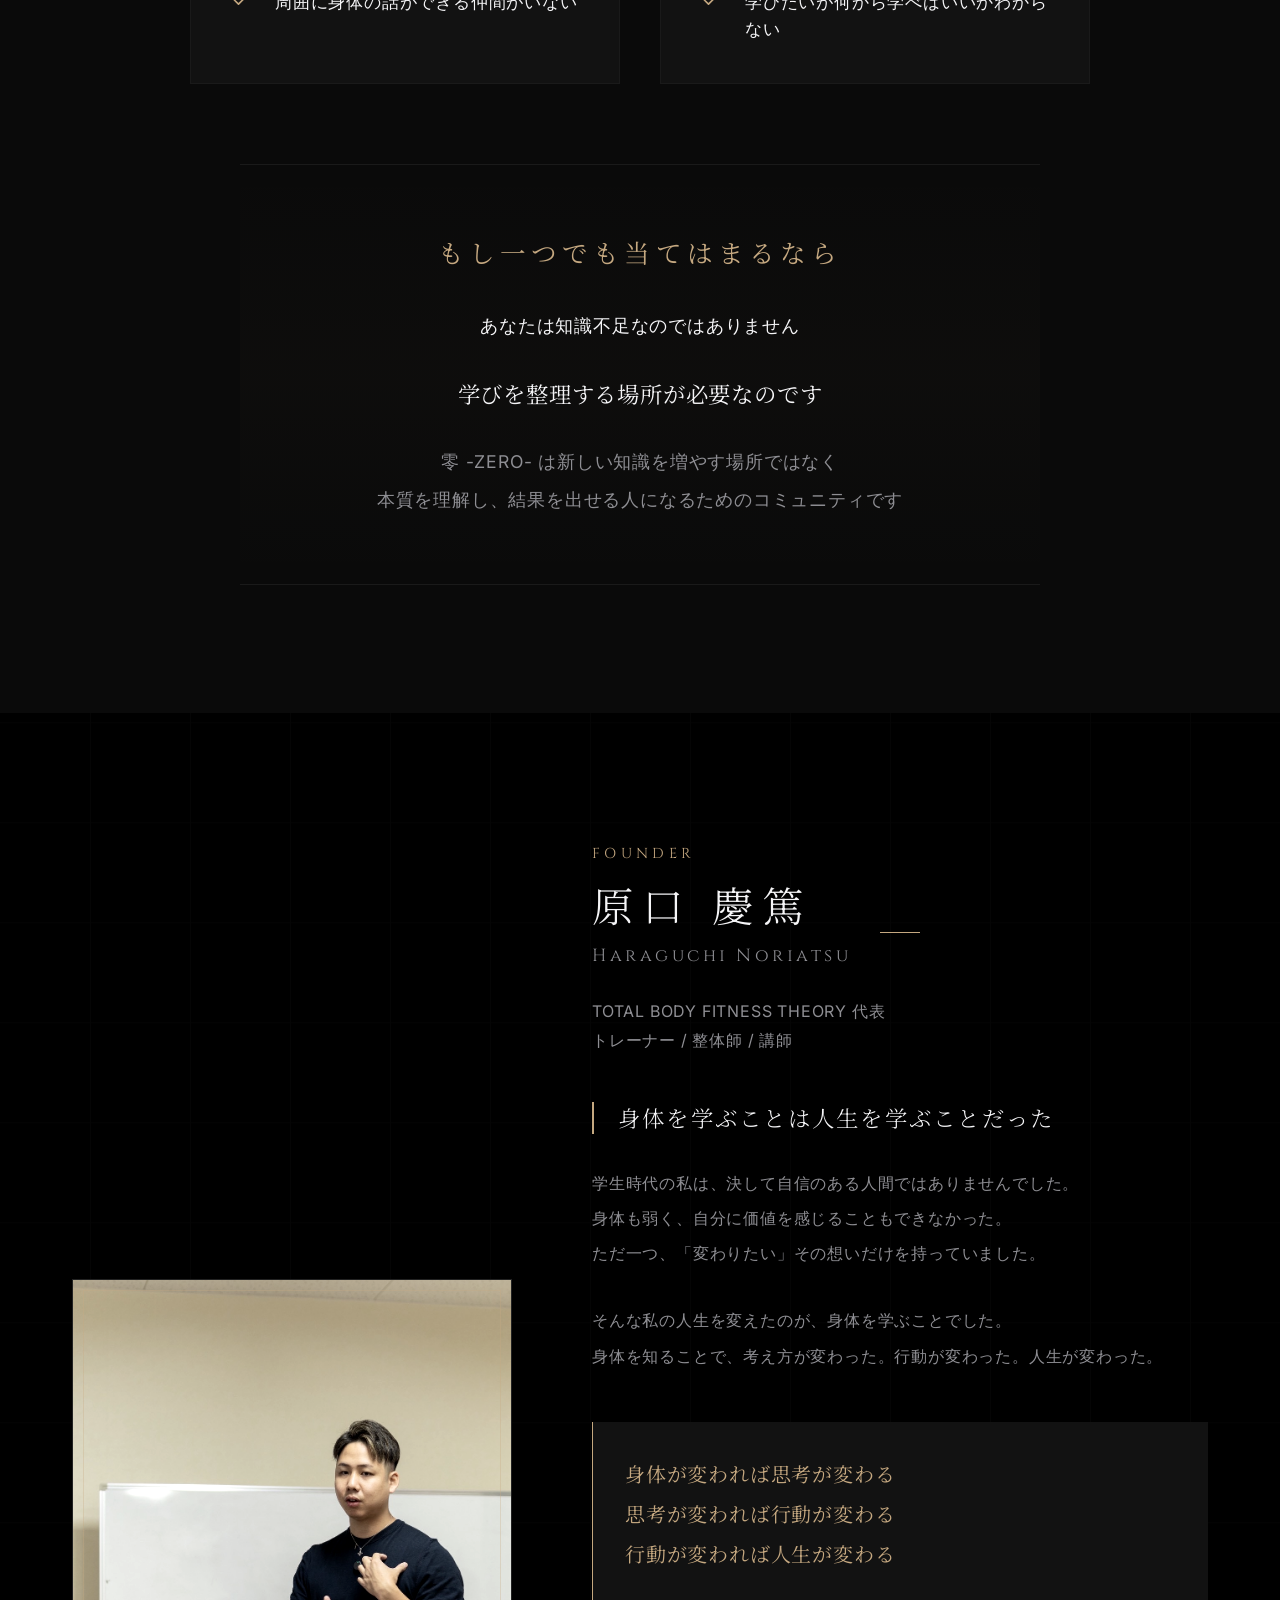
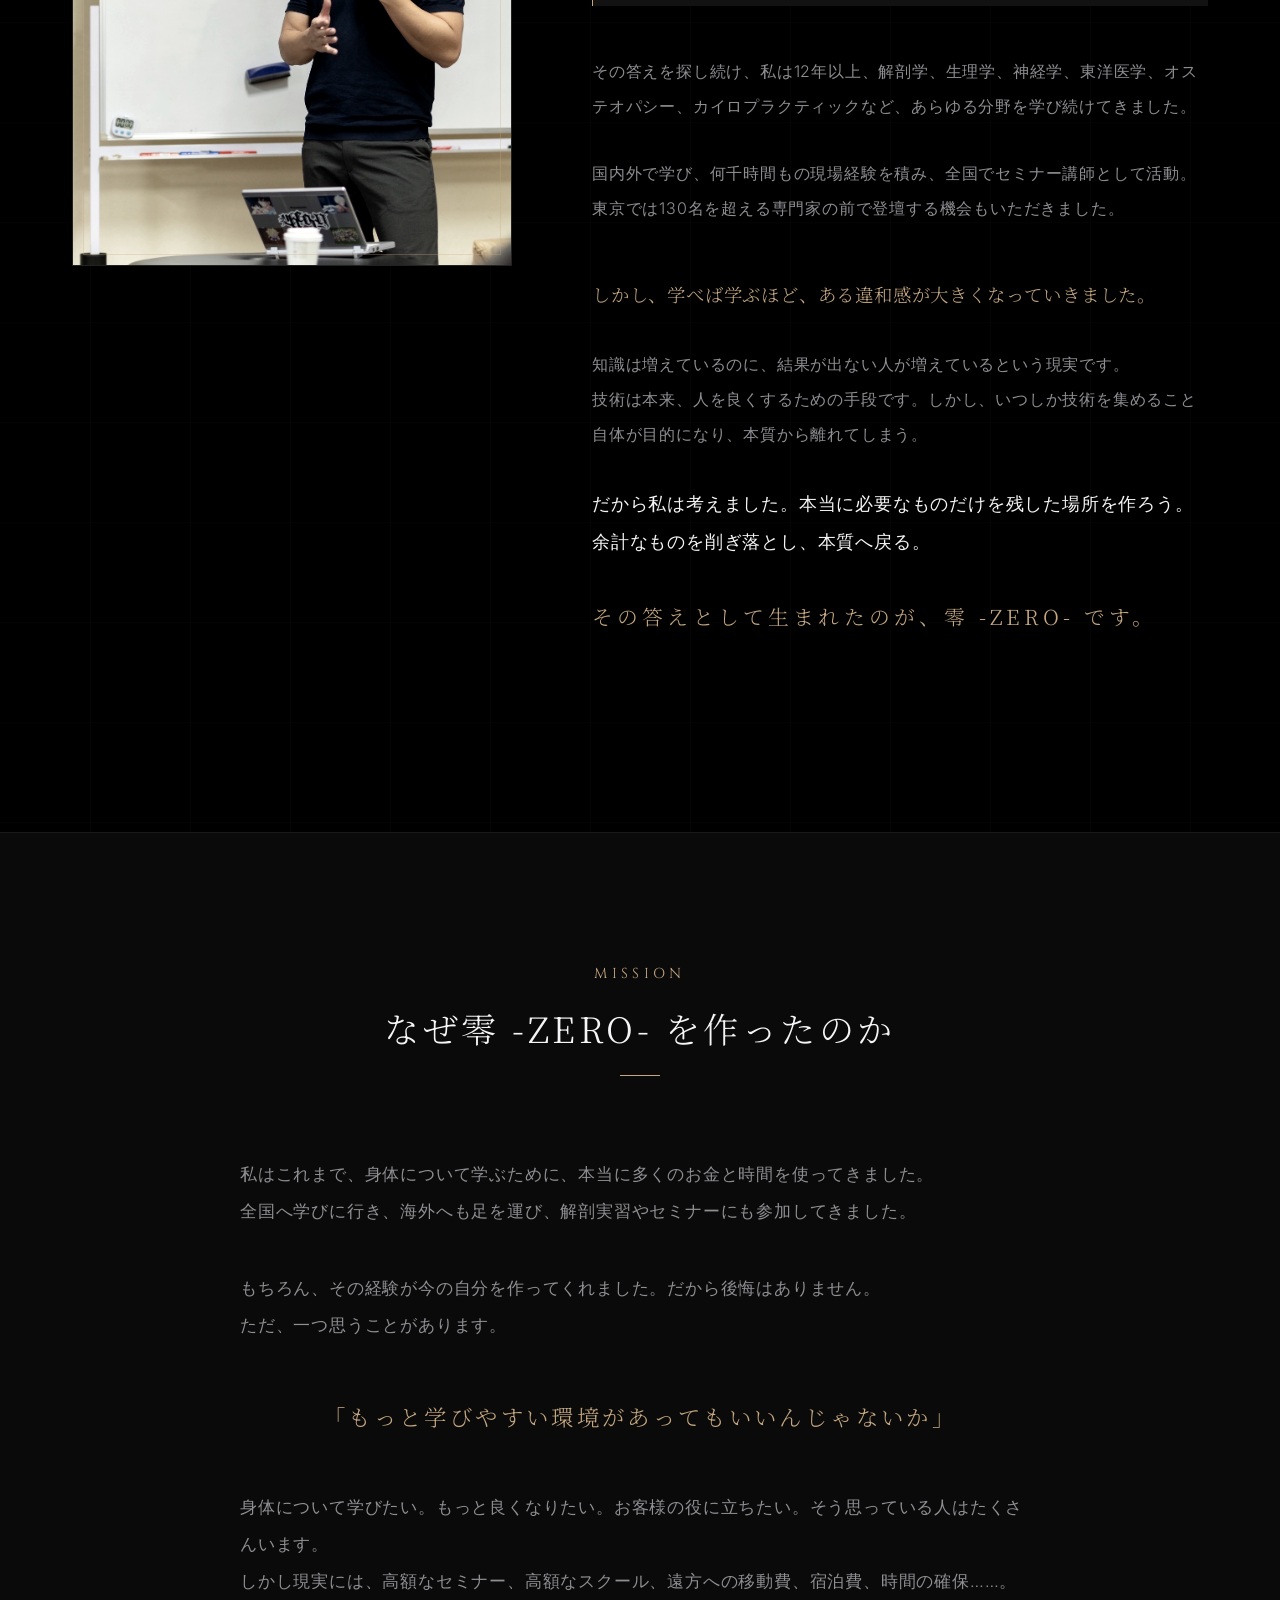
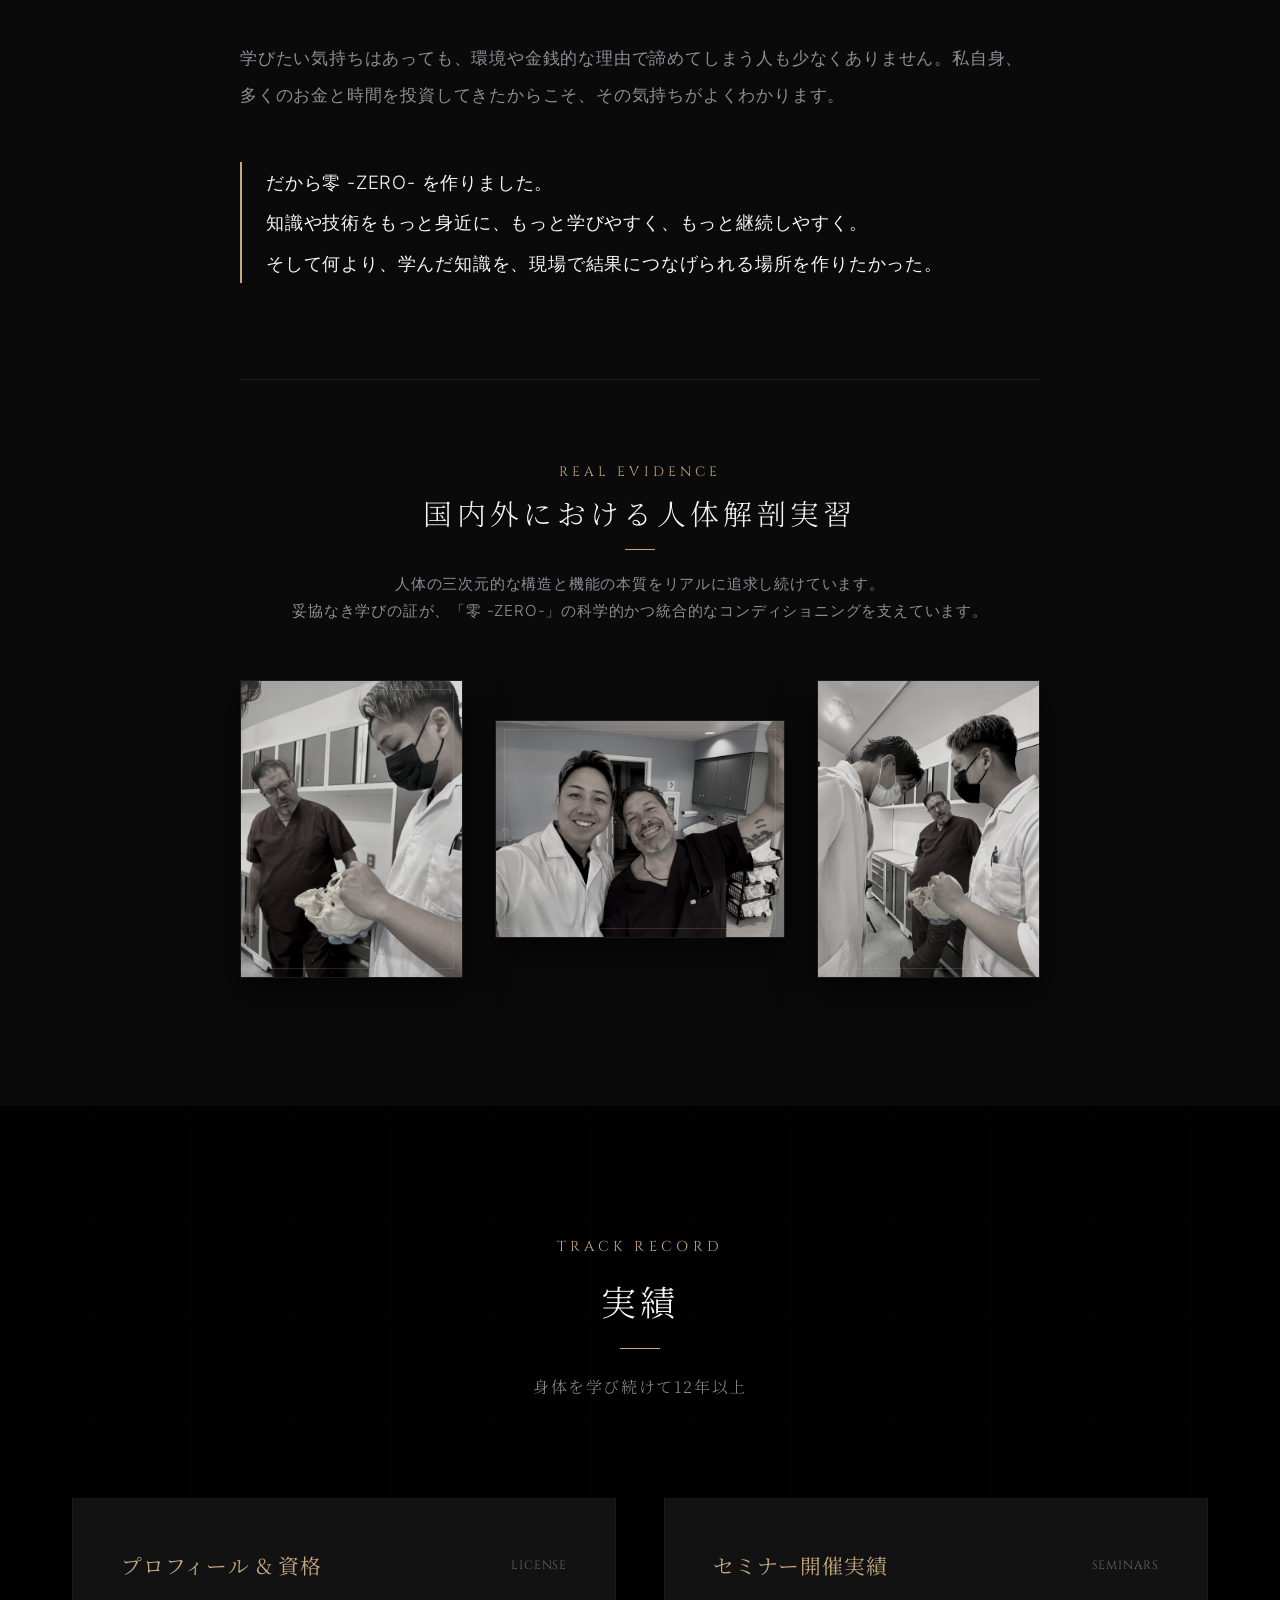
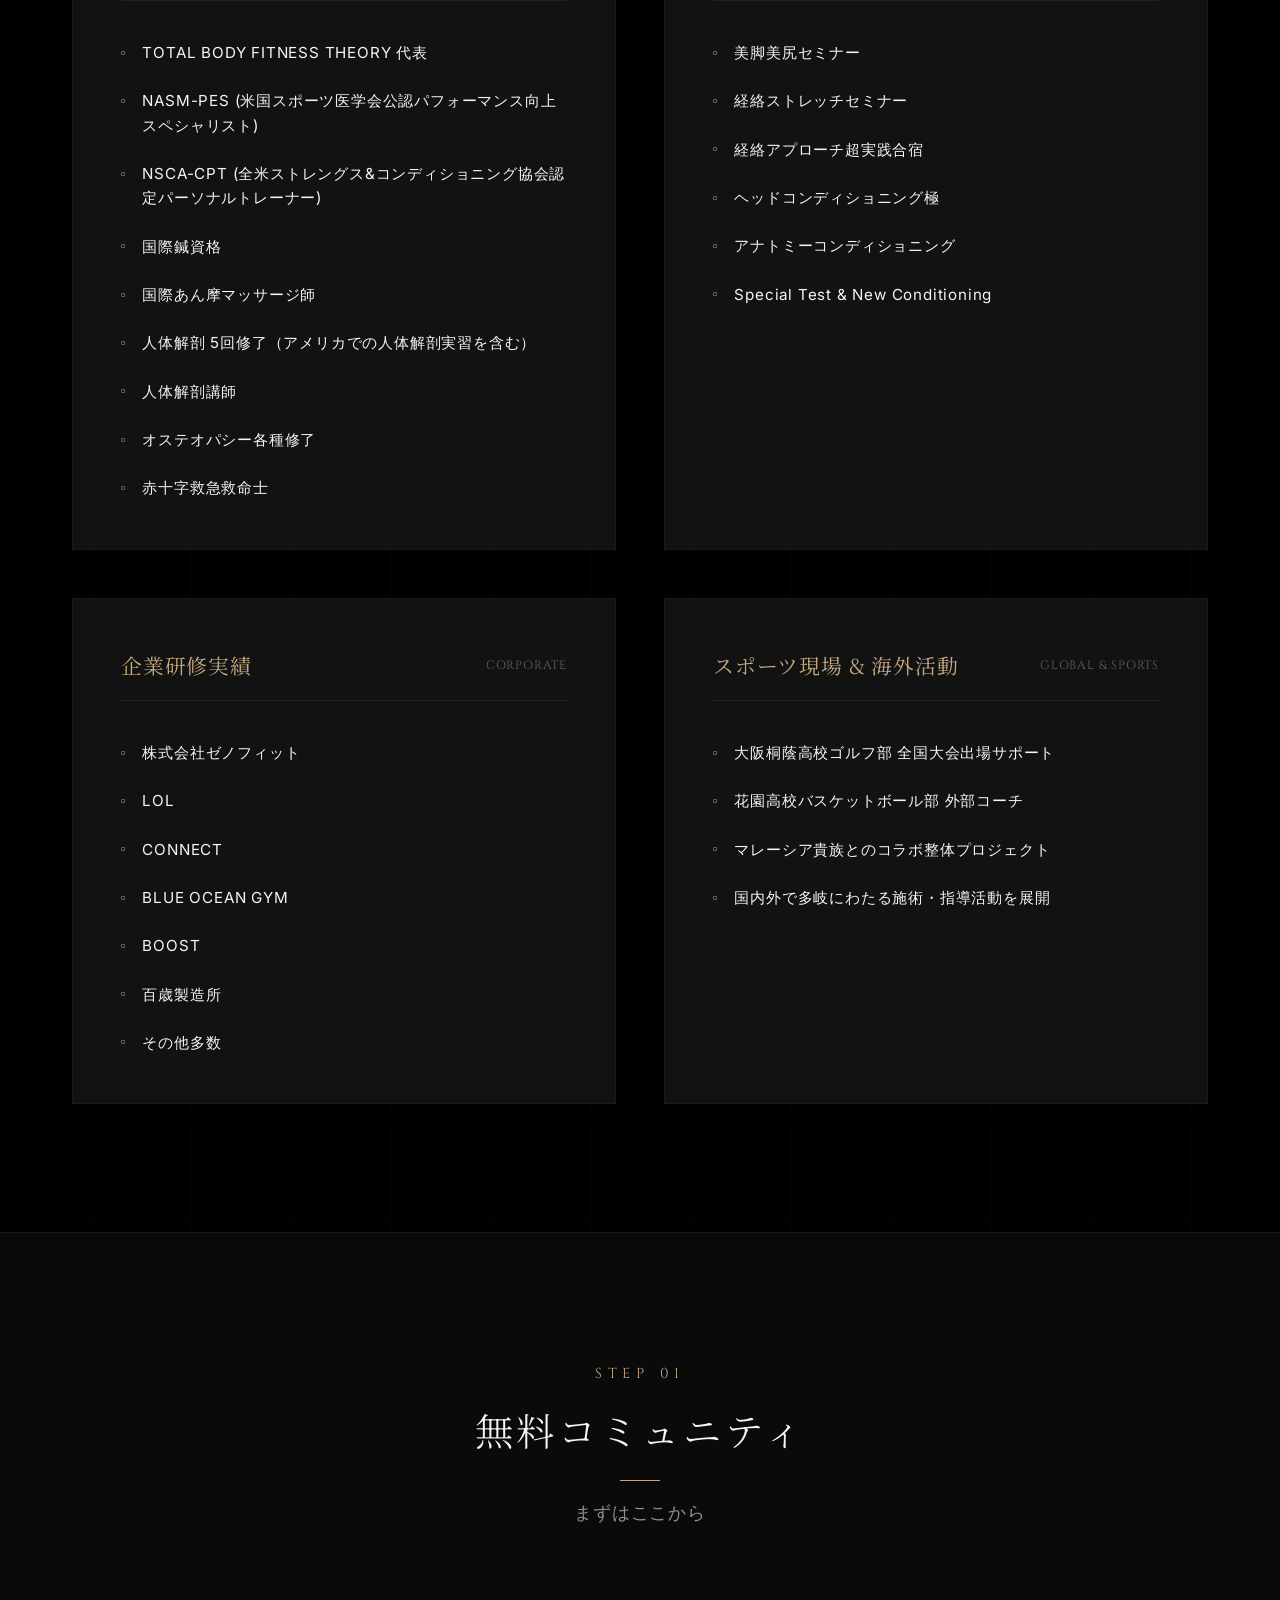
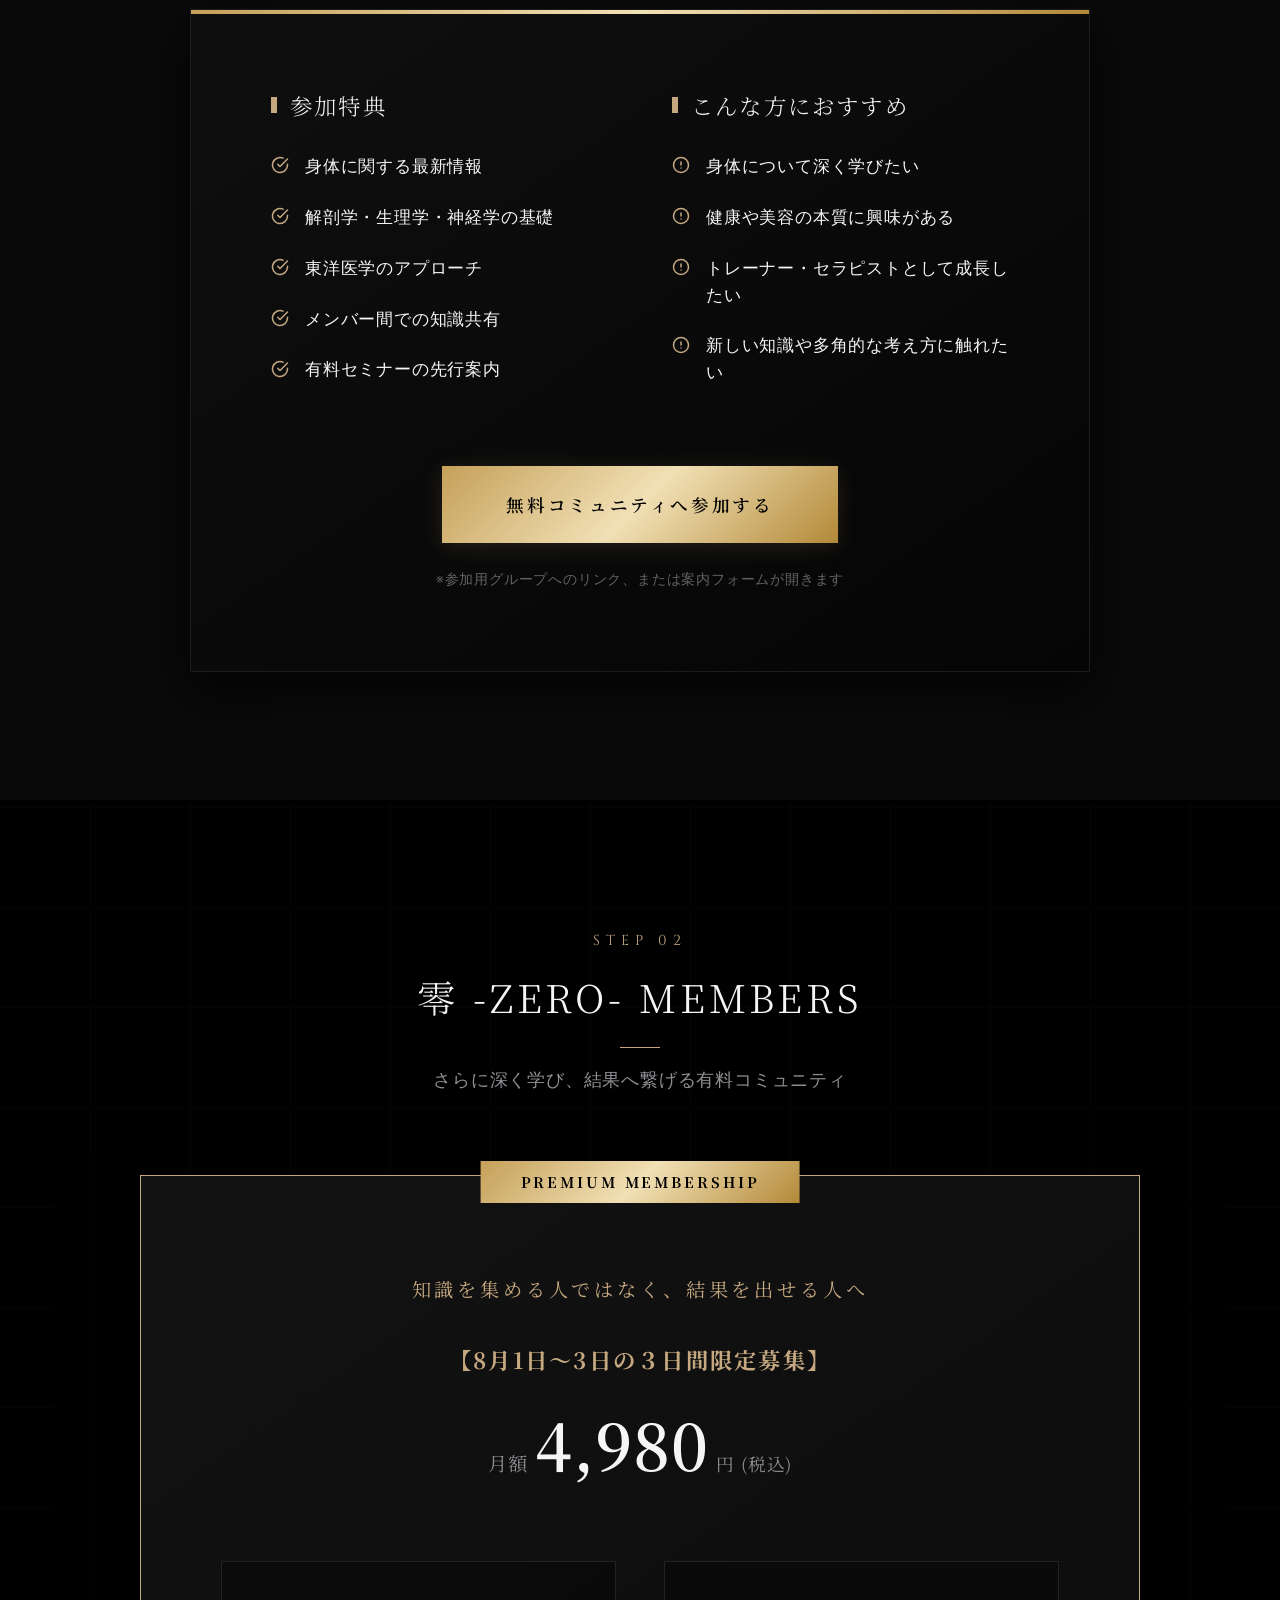
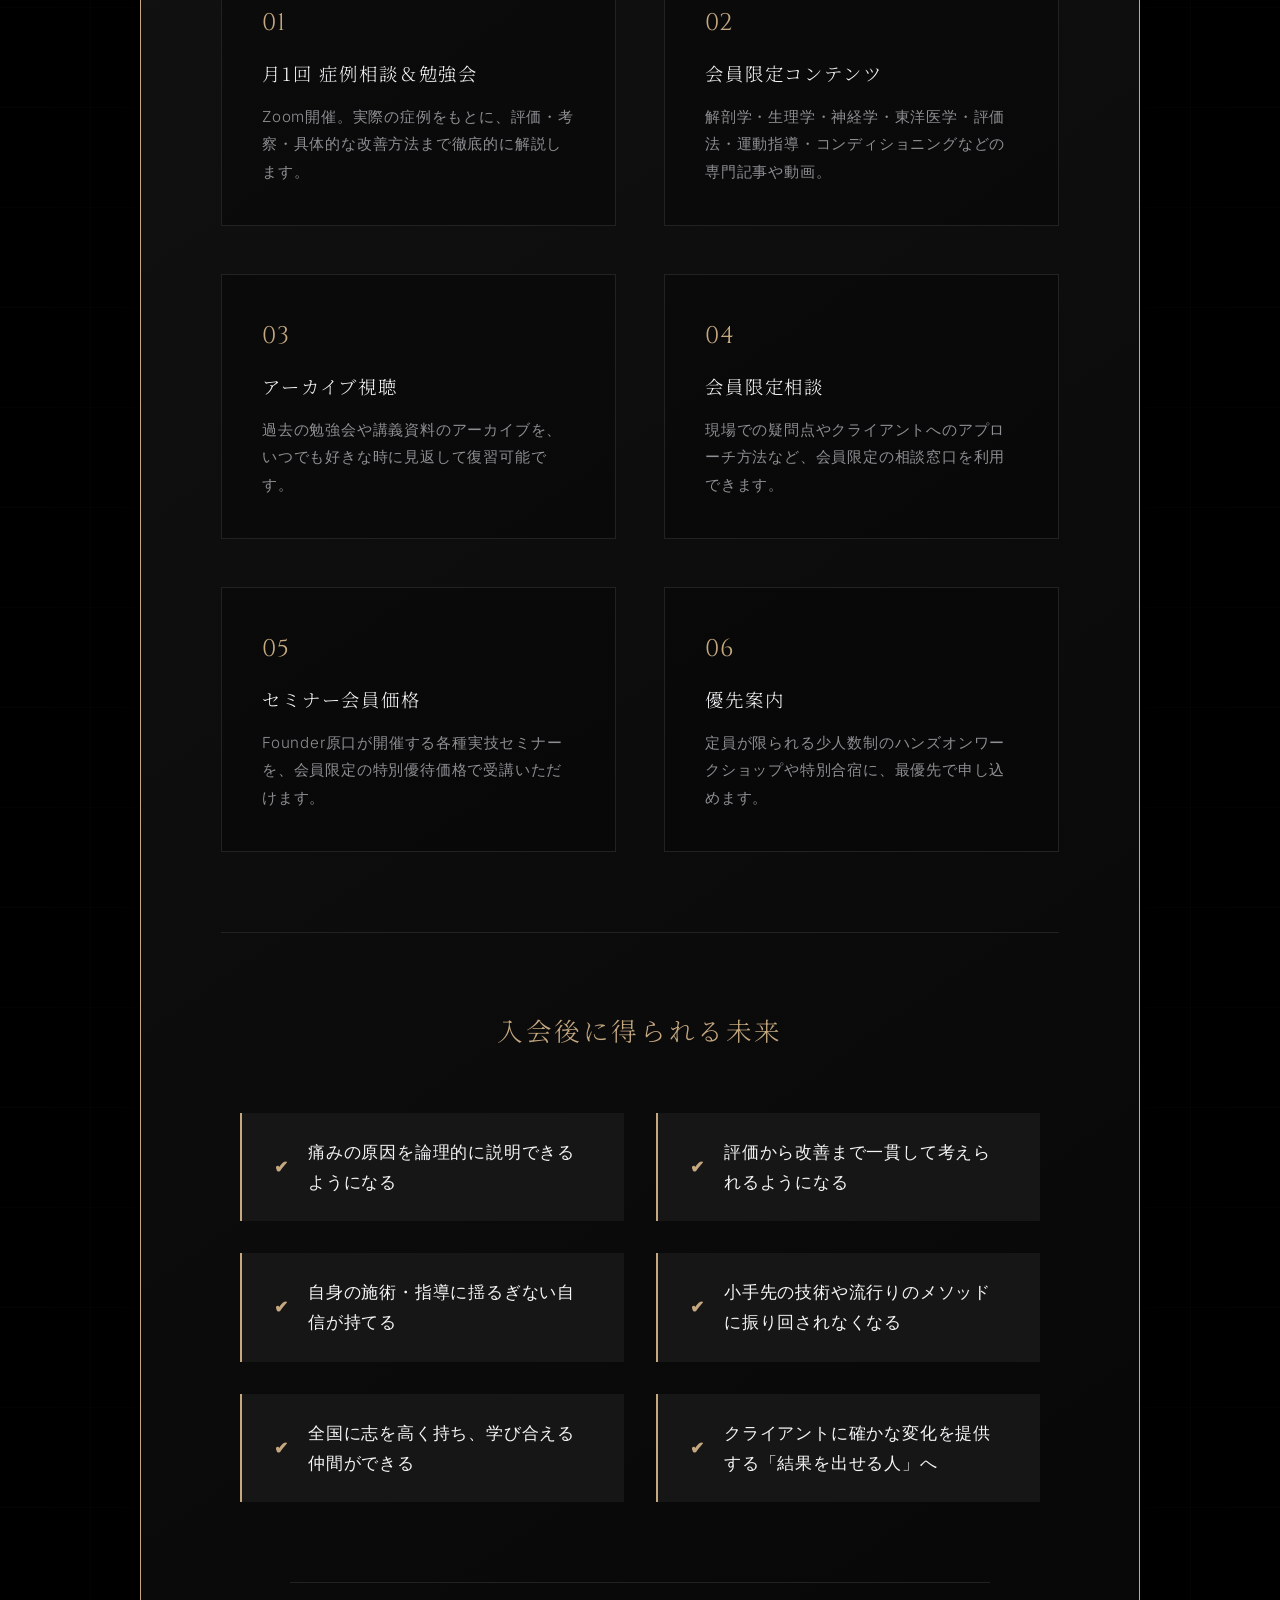
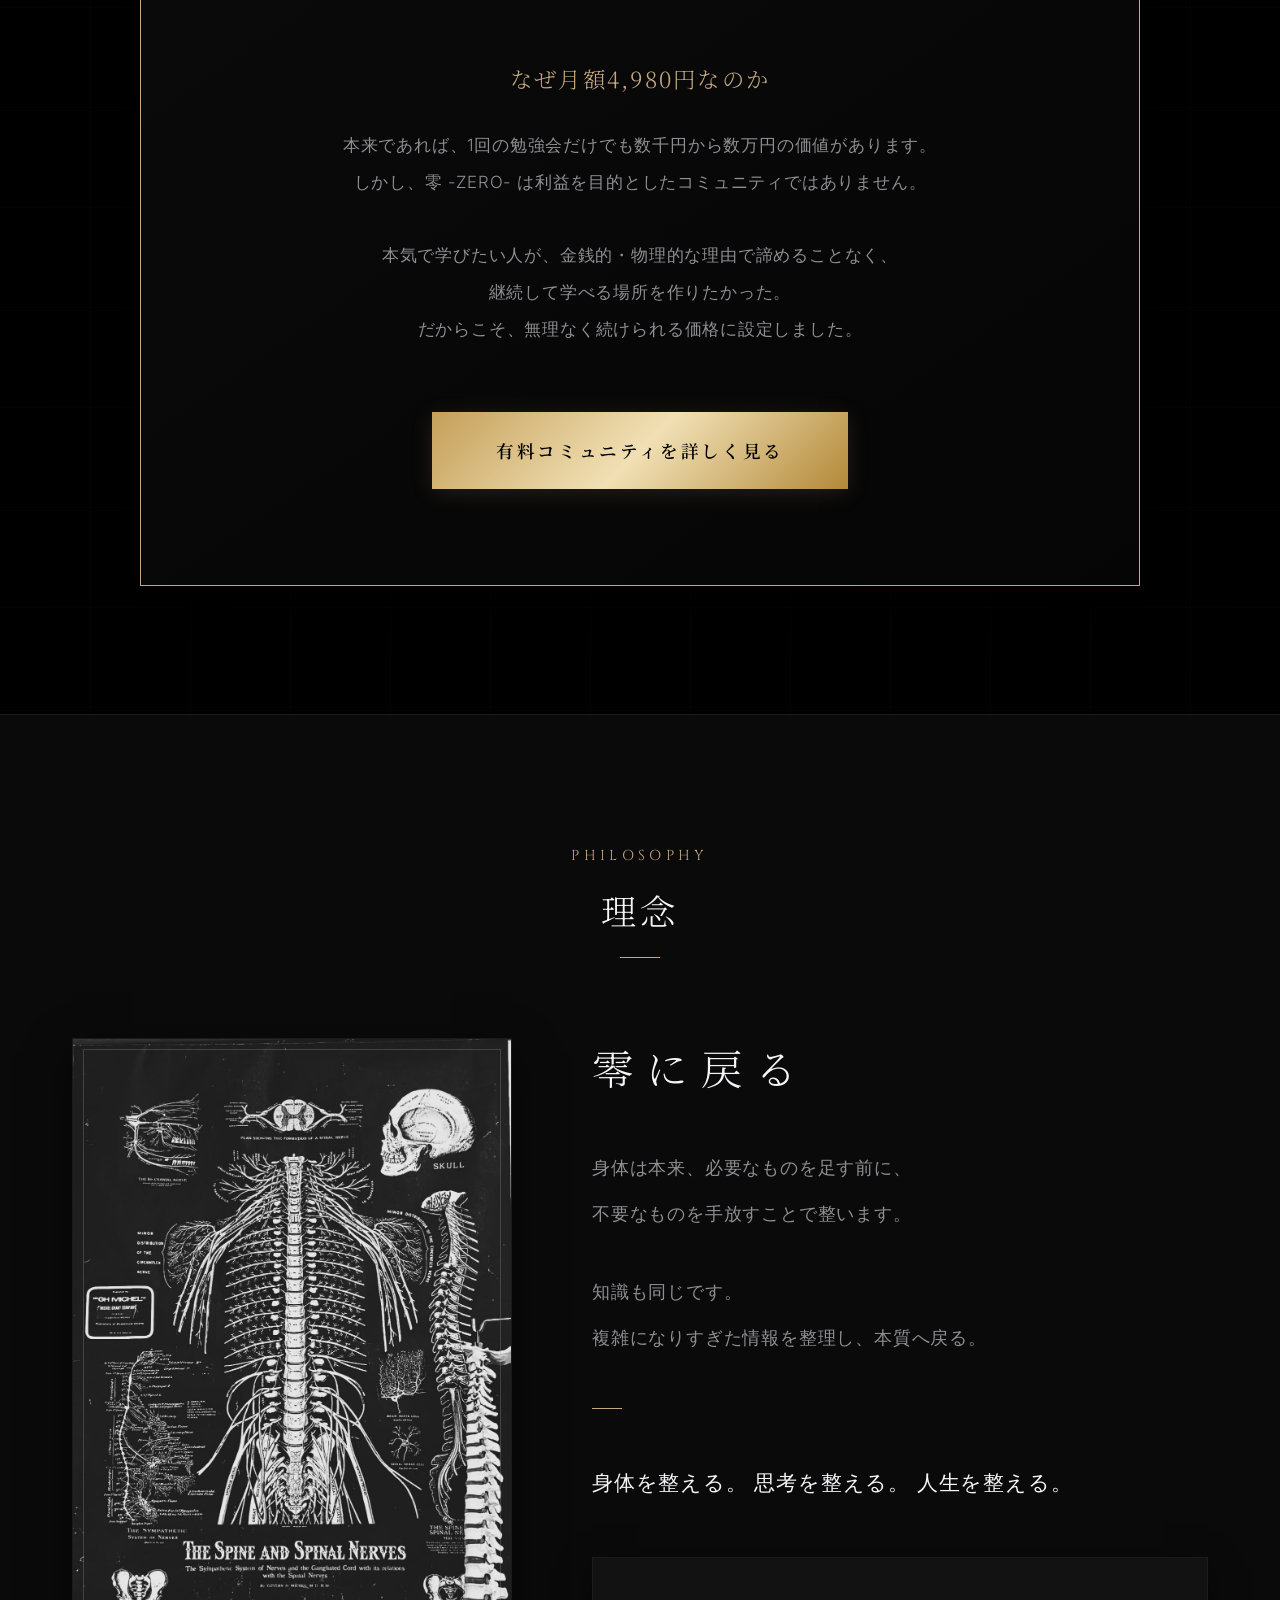
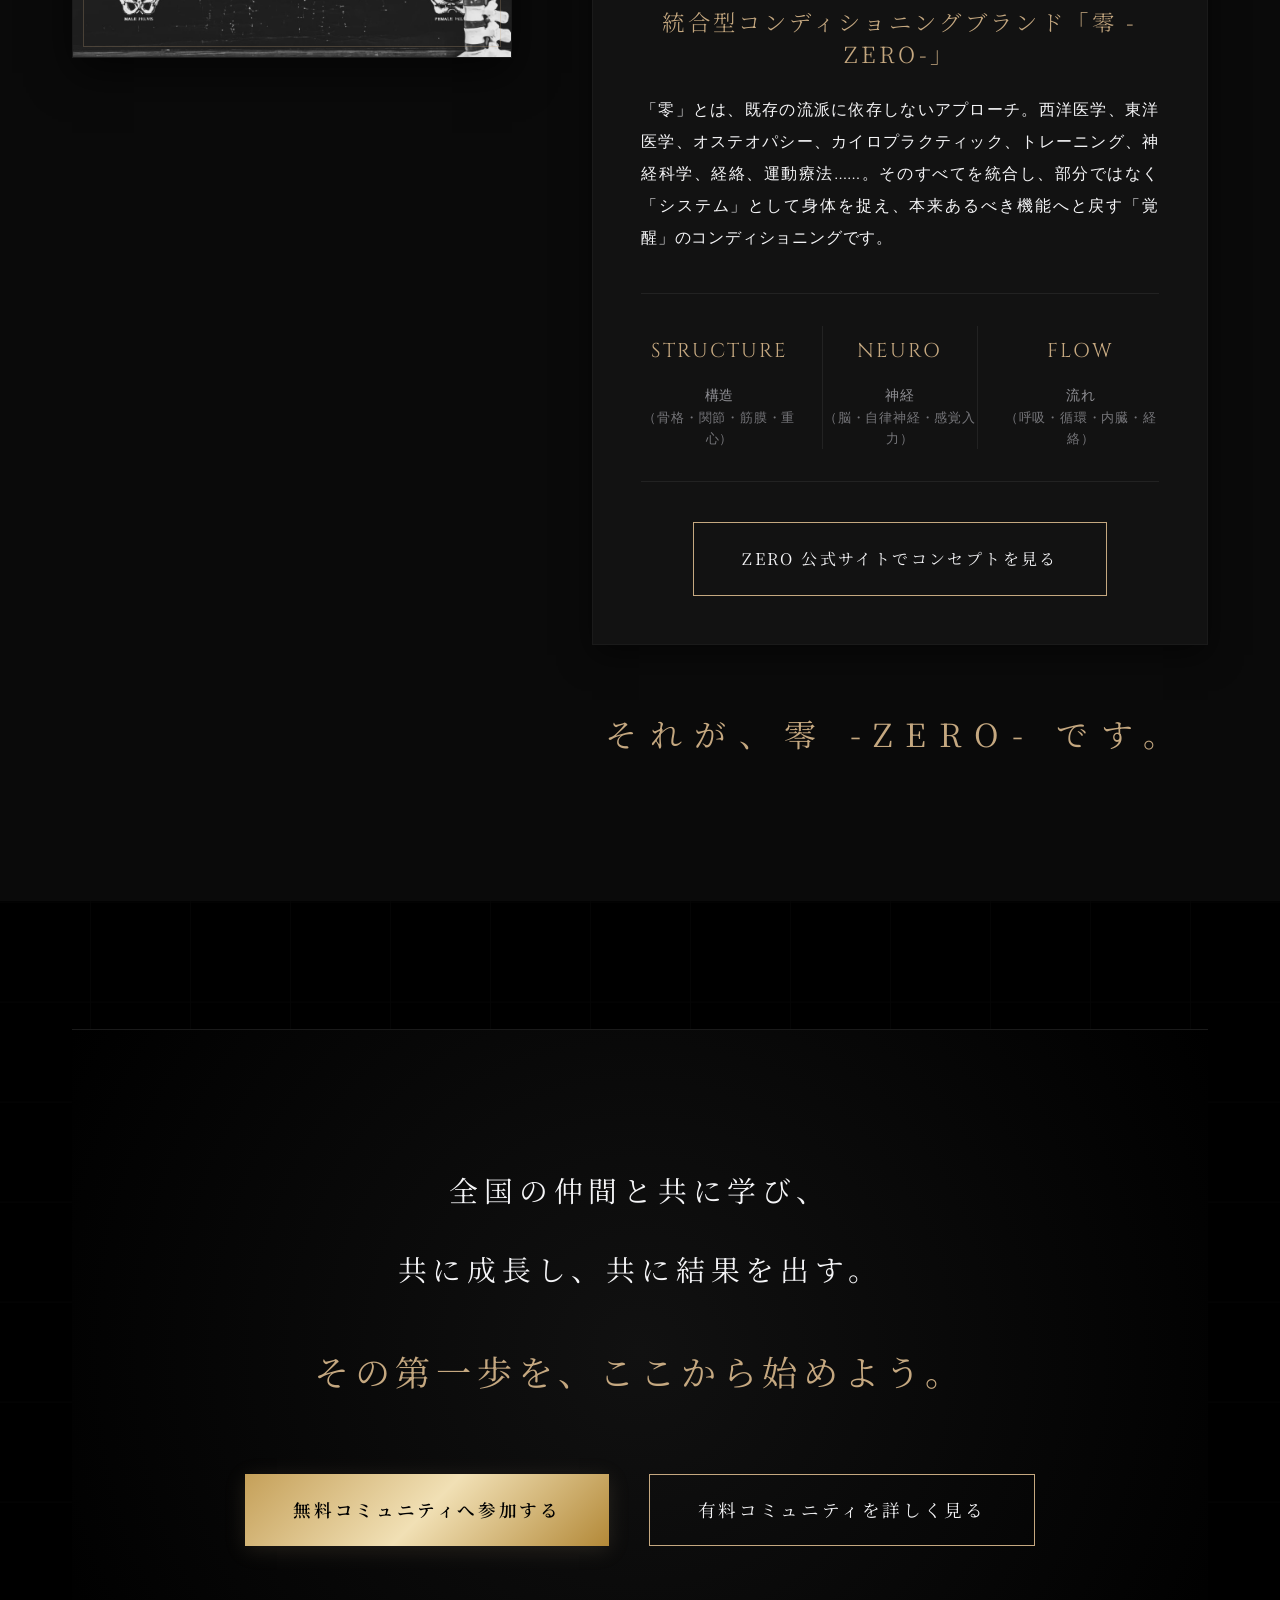
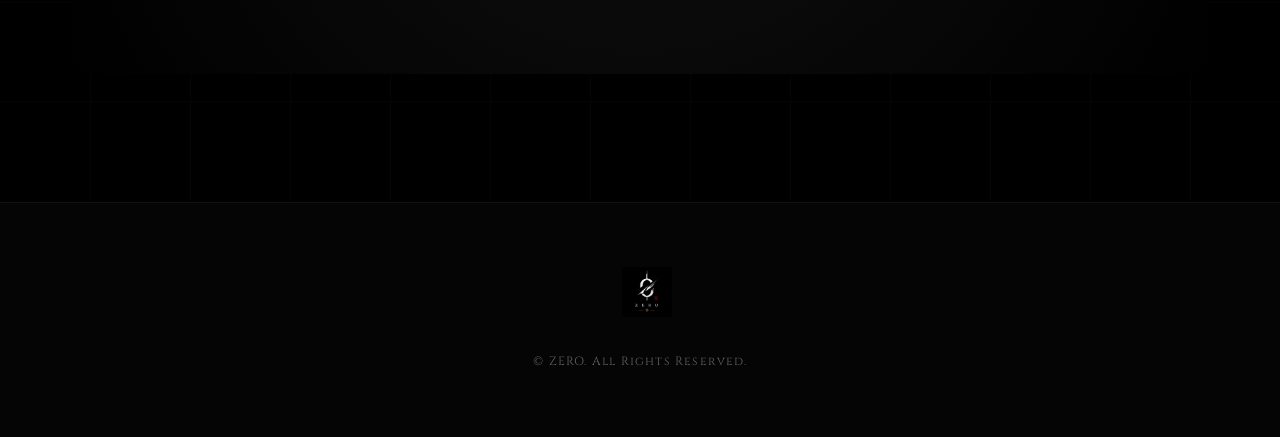
==== commit 76d67bec: "Update pricing to 4,980 yen and add 3-day limited time offer text" ====
--- a/index.html
+++ b/index.html
@@ -58,7 +58,7 @@
                 </div>
                 
                 <div class="reveal reveal-delay-3" style="margin-top: 1rem;">
-                    <a href="#free-community" class="btn-gold">無料コミュニティへ参加する</a>
+                    <a href="https://line.me/ti/g2/hF2ggDmEvnEAEJwoHnHKjgcZg6v1GfIiVQRmAg?utm_source=invitation&utm_medium=link_copy&utm_campaign=default" target="_blank" rel="noopener noreferrer" class="btn-gold">無料コミュニティへ参加する</a>
                 </div>
             </div>
         </div>
@@ -143,7 +143,7 @@
             <div class="founder-wrapper">
                 <!-- Left Image -->
                 <div class="founder-img-box reveal">
-                    <img src="./IMG_8679.JPG" alt="原口 慶篤" class="founder-img">
+                    <img src="./founder.jpg" alt="原口 慶篤" class="founder-img">
                 </div>
                 
                 <!-- Right Content -->
@@ -452,9 +452,16 @@
                 
                 <div class="members-headline-group">
                     <div class="members-tagline">知識を集める人ではなく、結果を出せる人へ</div>
+                    
+                    <div style="text-align: center; margin: 2rem 0;">
+                        <p style="font-size: 1.4rem; color: var(--gold-primary); font-family: var(--font-serif); letter-spacing: 0.1em; margin-bottom: 0.5rem; font-weight: bold;">
+                            【8月1日〜3日の３日間限定募集】
+                        </p>
+                    </div>
+
                     <div class="members-price-box">
                         <span class="members-price-label">月額</span>
-                        <span class="members-price-value">2,980</span>
+                        <span class="members-price-value">4,980</span>
                         <span class="members-price-period">円 (税込)</span>
                     </div>
                 </div>
@@ -536,7 +543,7 @@
                 </div>
                 
                 <div class="why-price-box">
-                    <h3 class="why-price-title">なぜ月額2,980円なのか</h3>
+                    <h3 class="why-price-title">なぜ月額4,980円なのか</h3>
                     <p class="why-price-text">
                         本来であれば、1回の勉強会だけでも数千円から数万円の価値があります。<br>
                         しかし、零 -ZERO- は利益を目的としたコミュニティではありません。<br><br>
@@ -634,7 +641,7 @@
                 </div>
                 
                 <div class="closing-cta-group reveal reveal-delay-1">
-                    <a href="#free-community" class="btn-gold">無料コミュニティへ参加する</a>
+                    <a href="https://line.me/ti/g2/hF2ggDmEvnEAEJwoHnHKjgcZg6v1GfIiVQRmAg?utm_source=invitation&utm_medium=link_copy&utm_campaign=default" target="_blank" rel="noopener noreferrer" class="btn-gold">無料コミュニティへ参加する</a>
                     <a href="members.html" class="btn-outline">有料コミュニティを詳しく見る</a>
                 </div>
             </div>
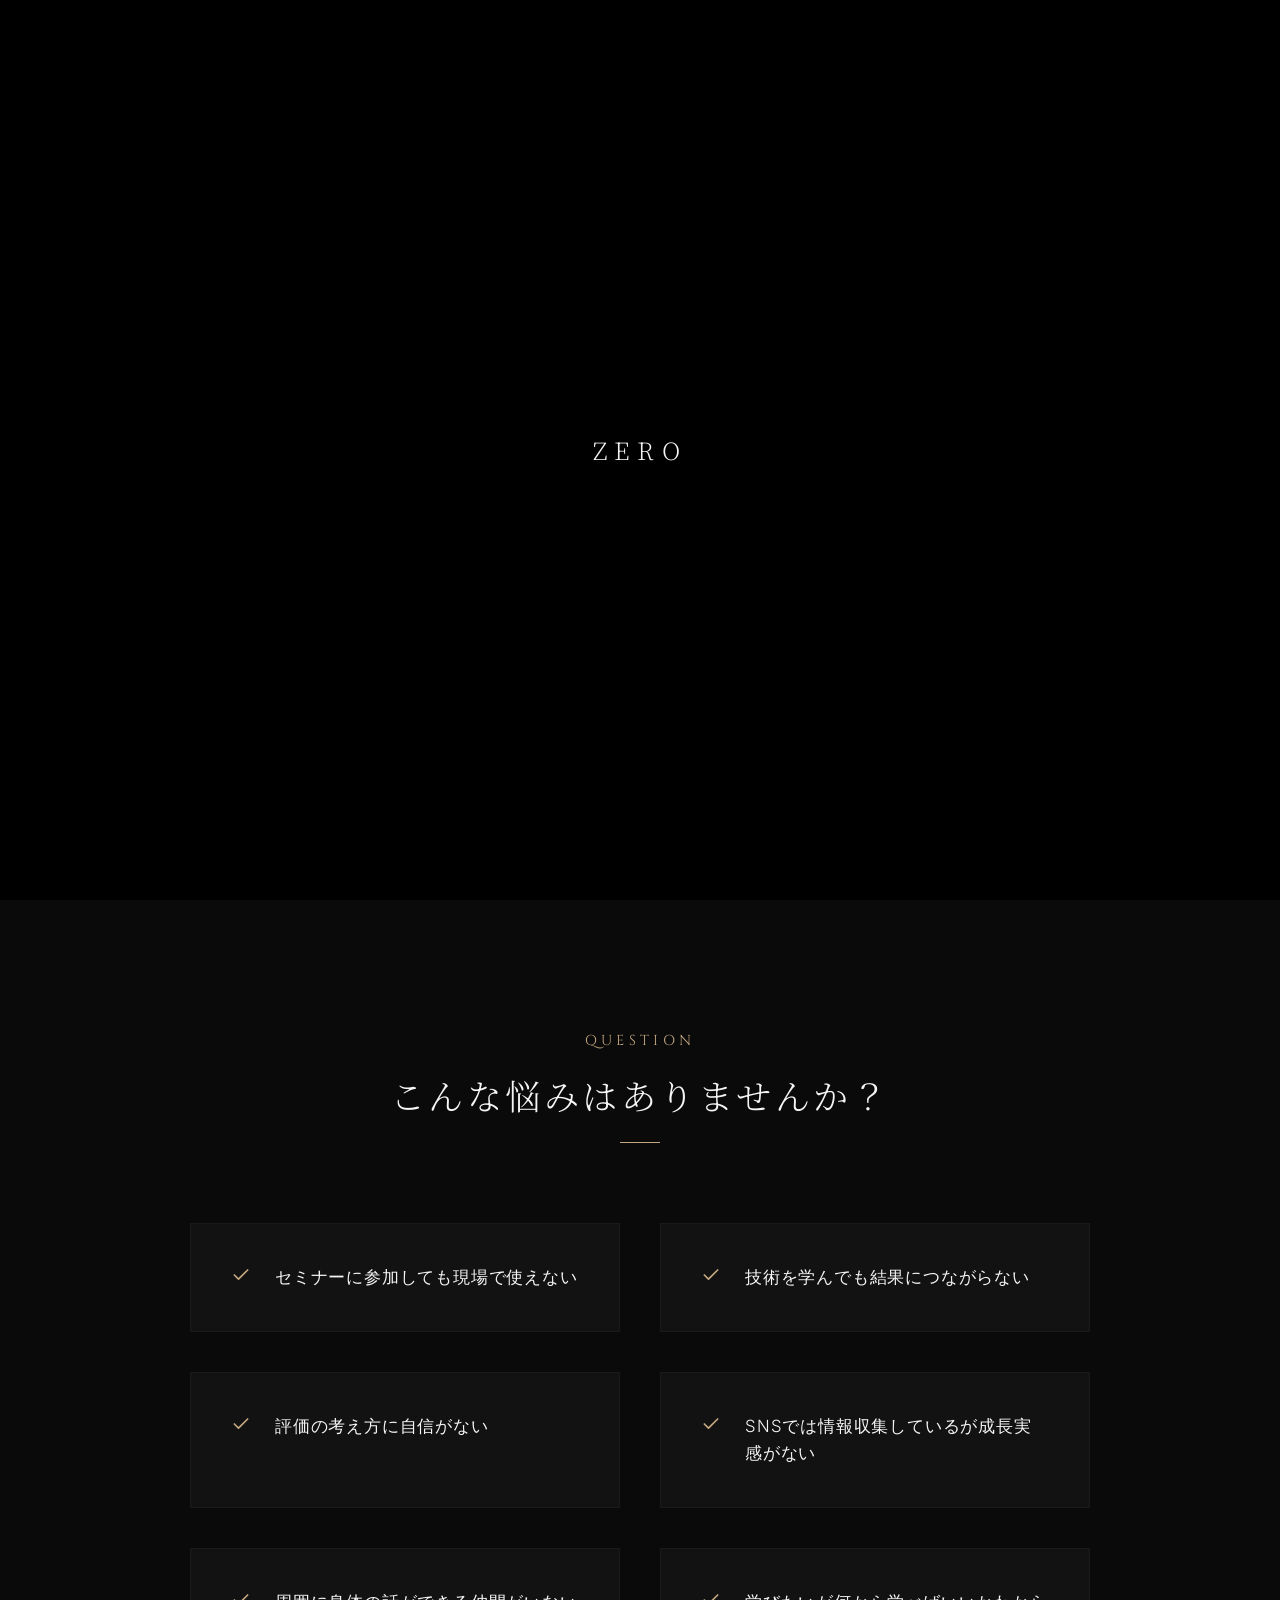
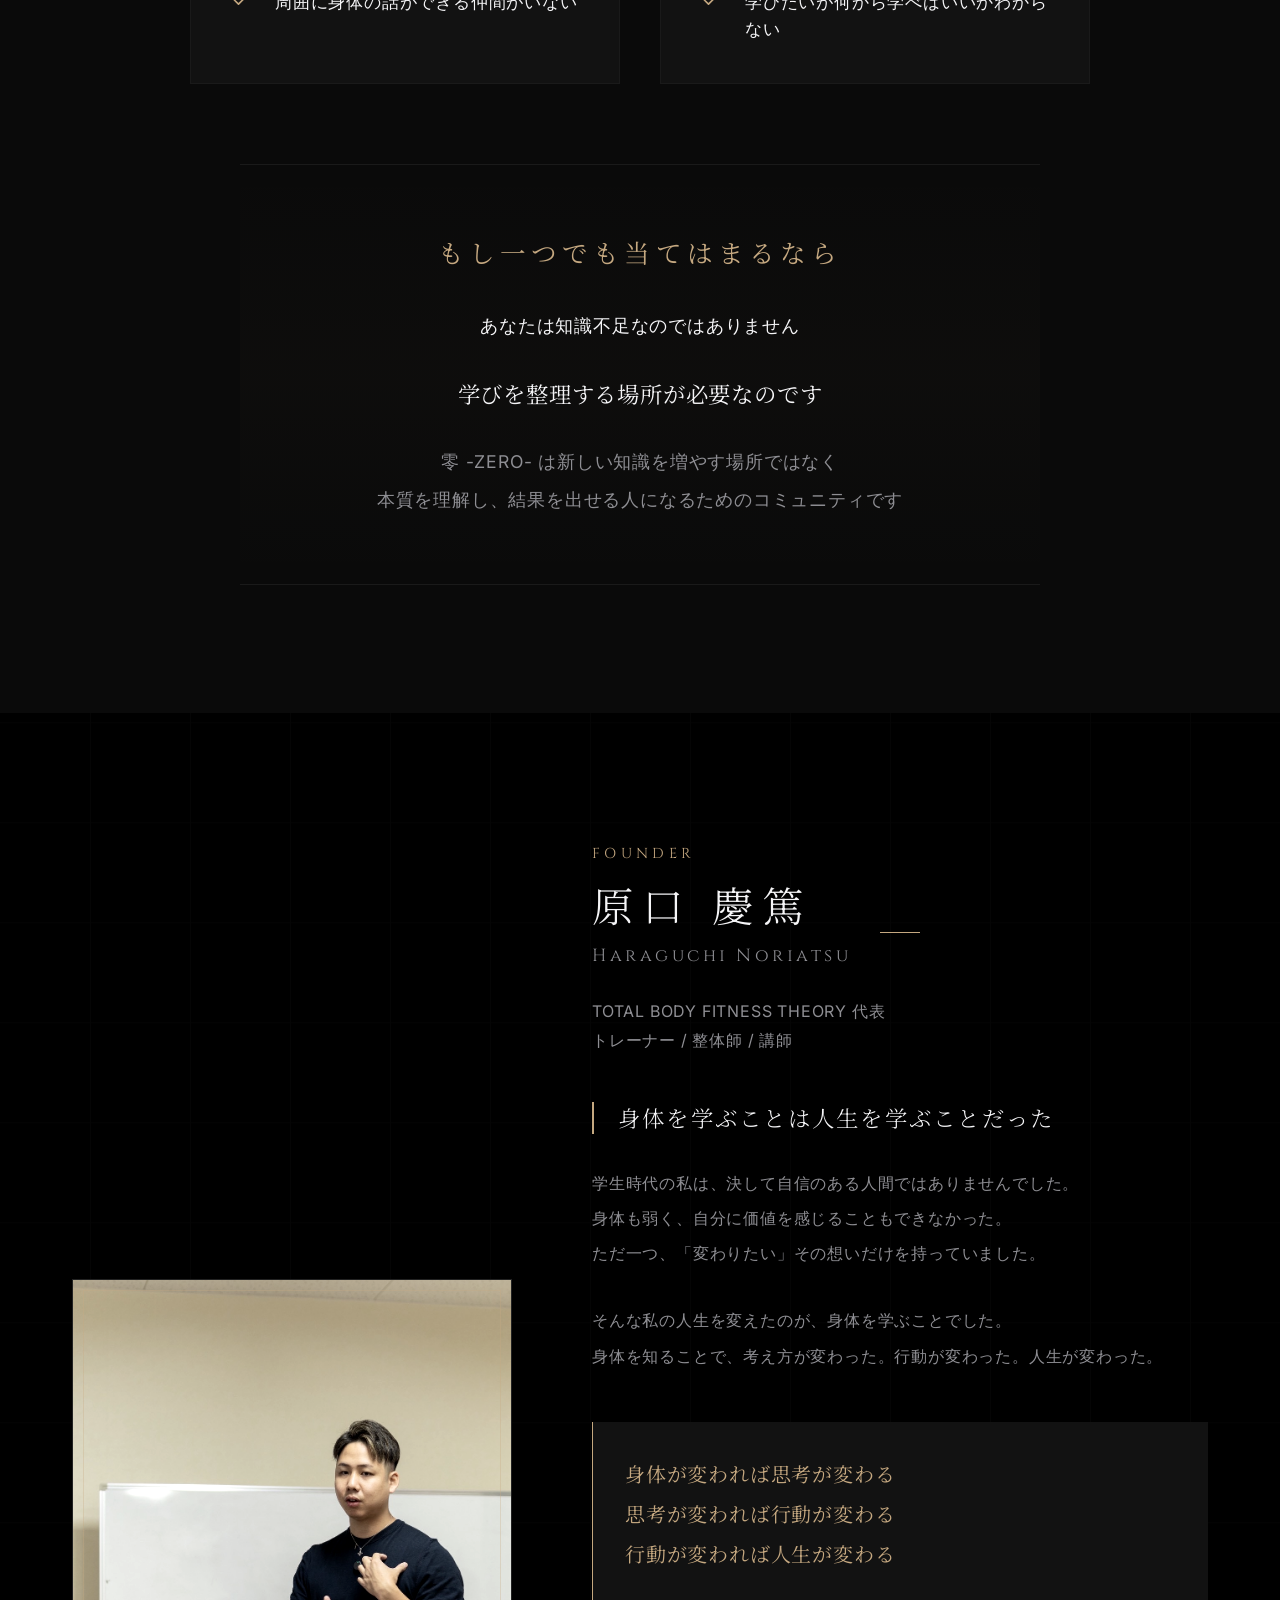
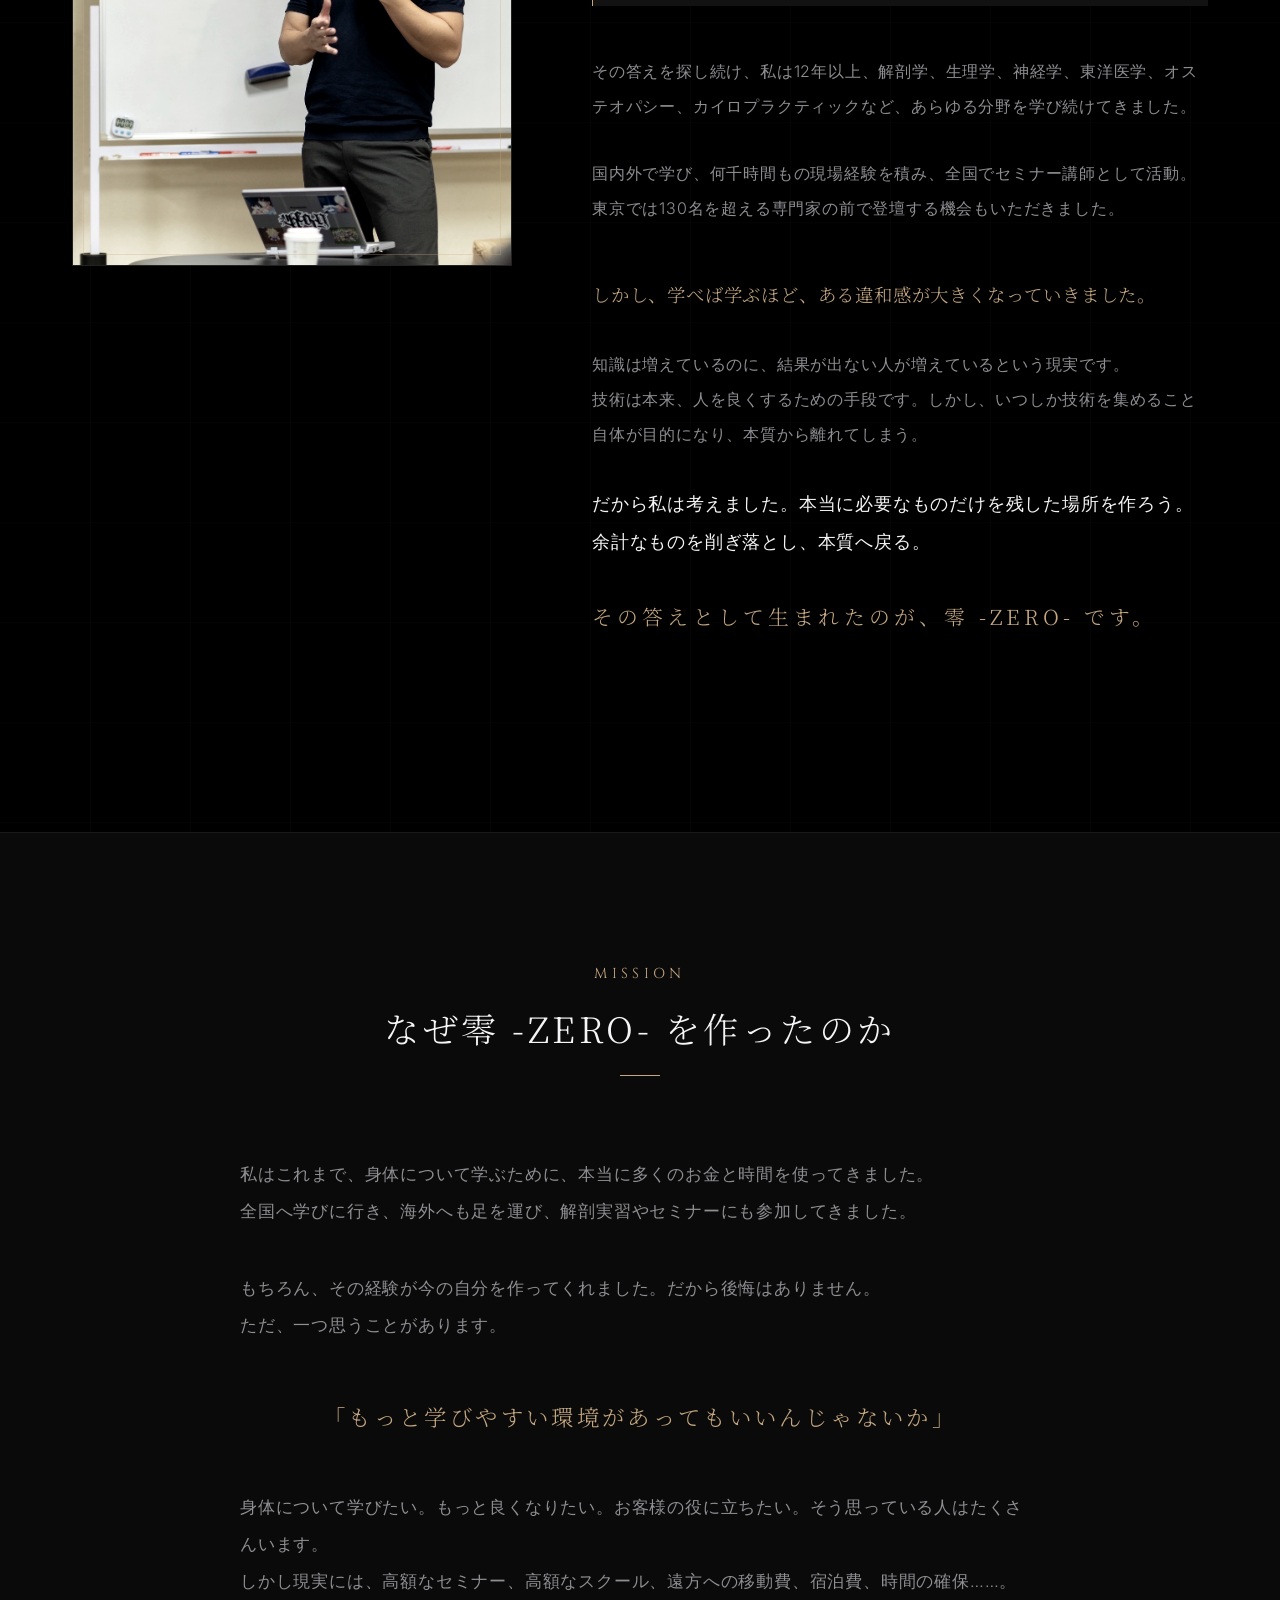
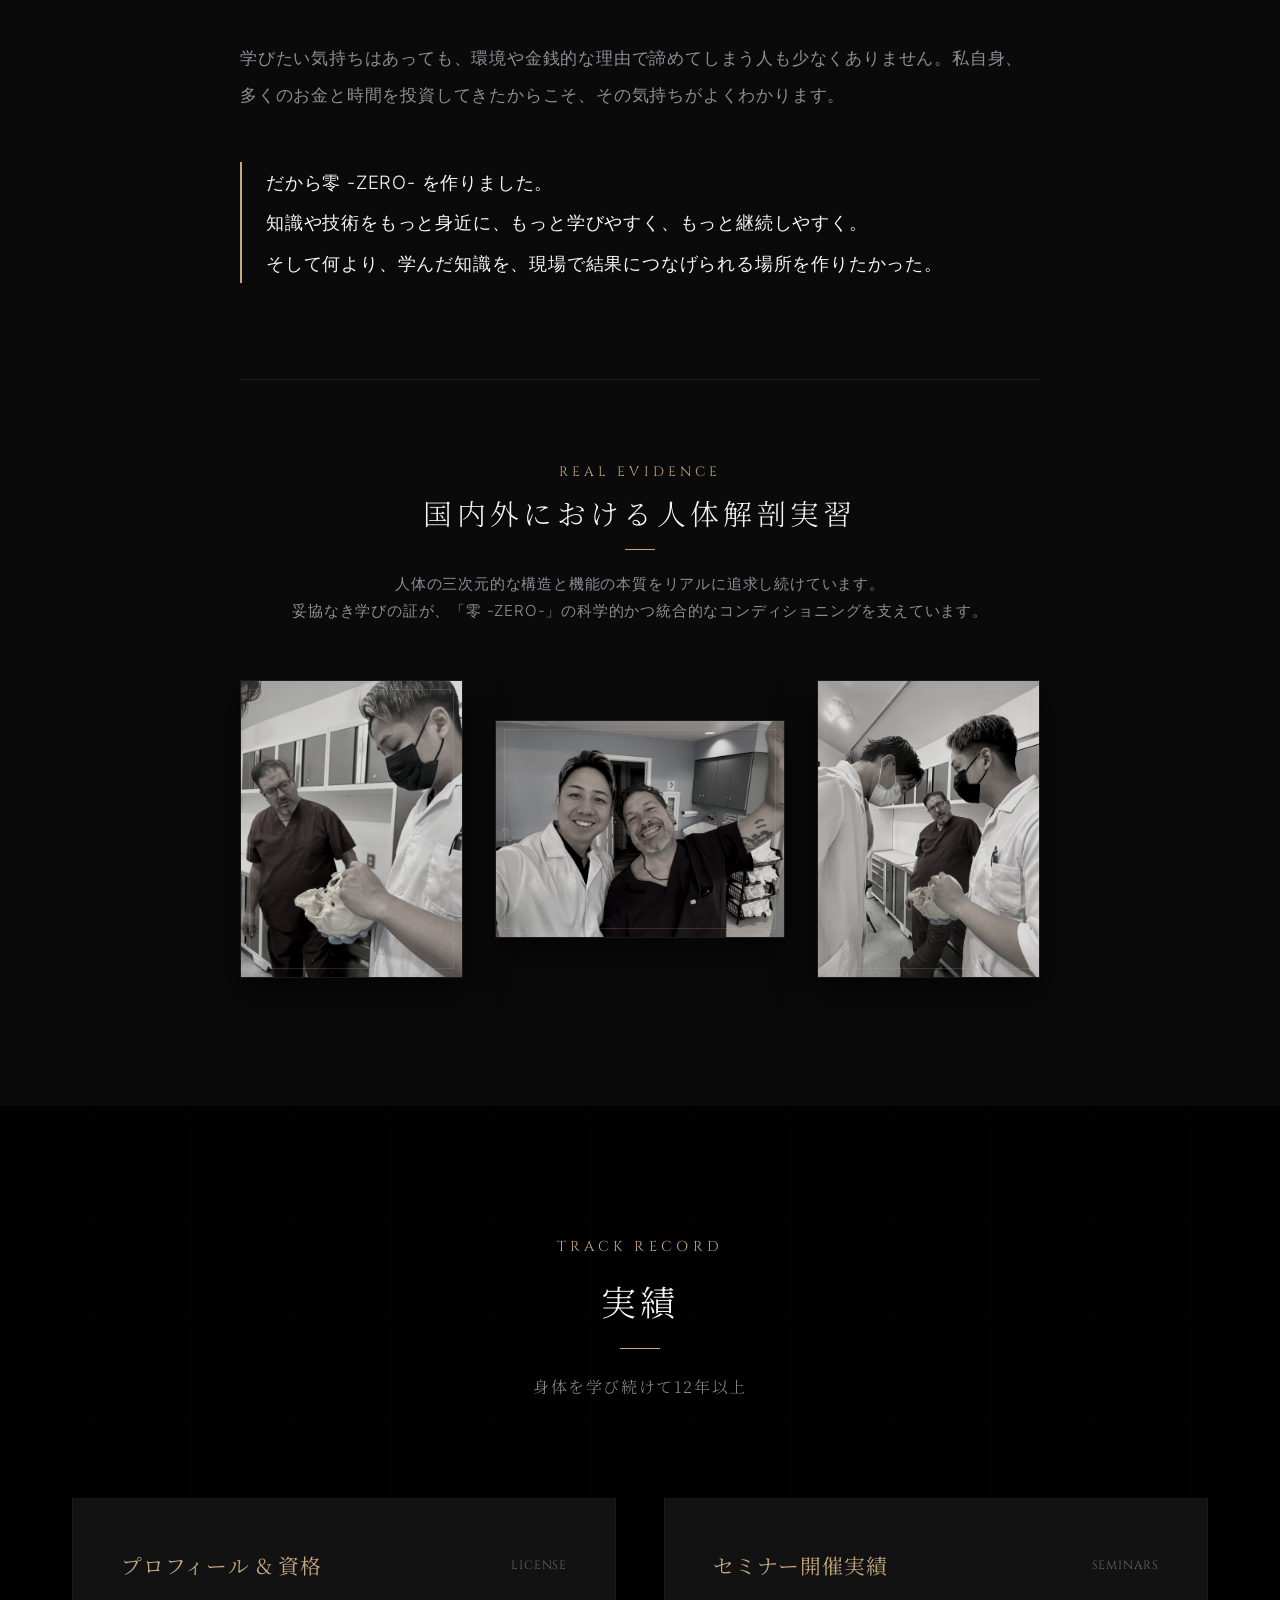
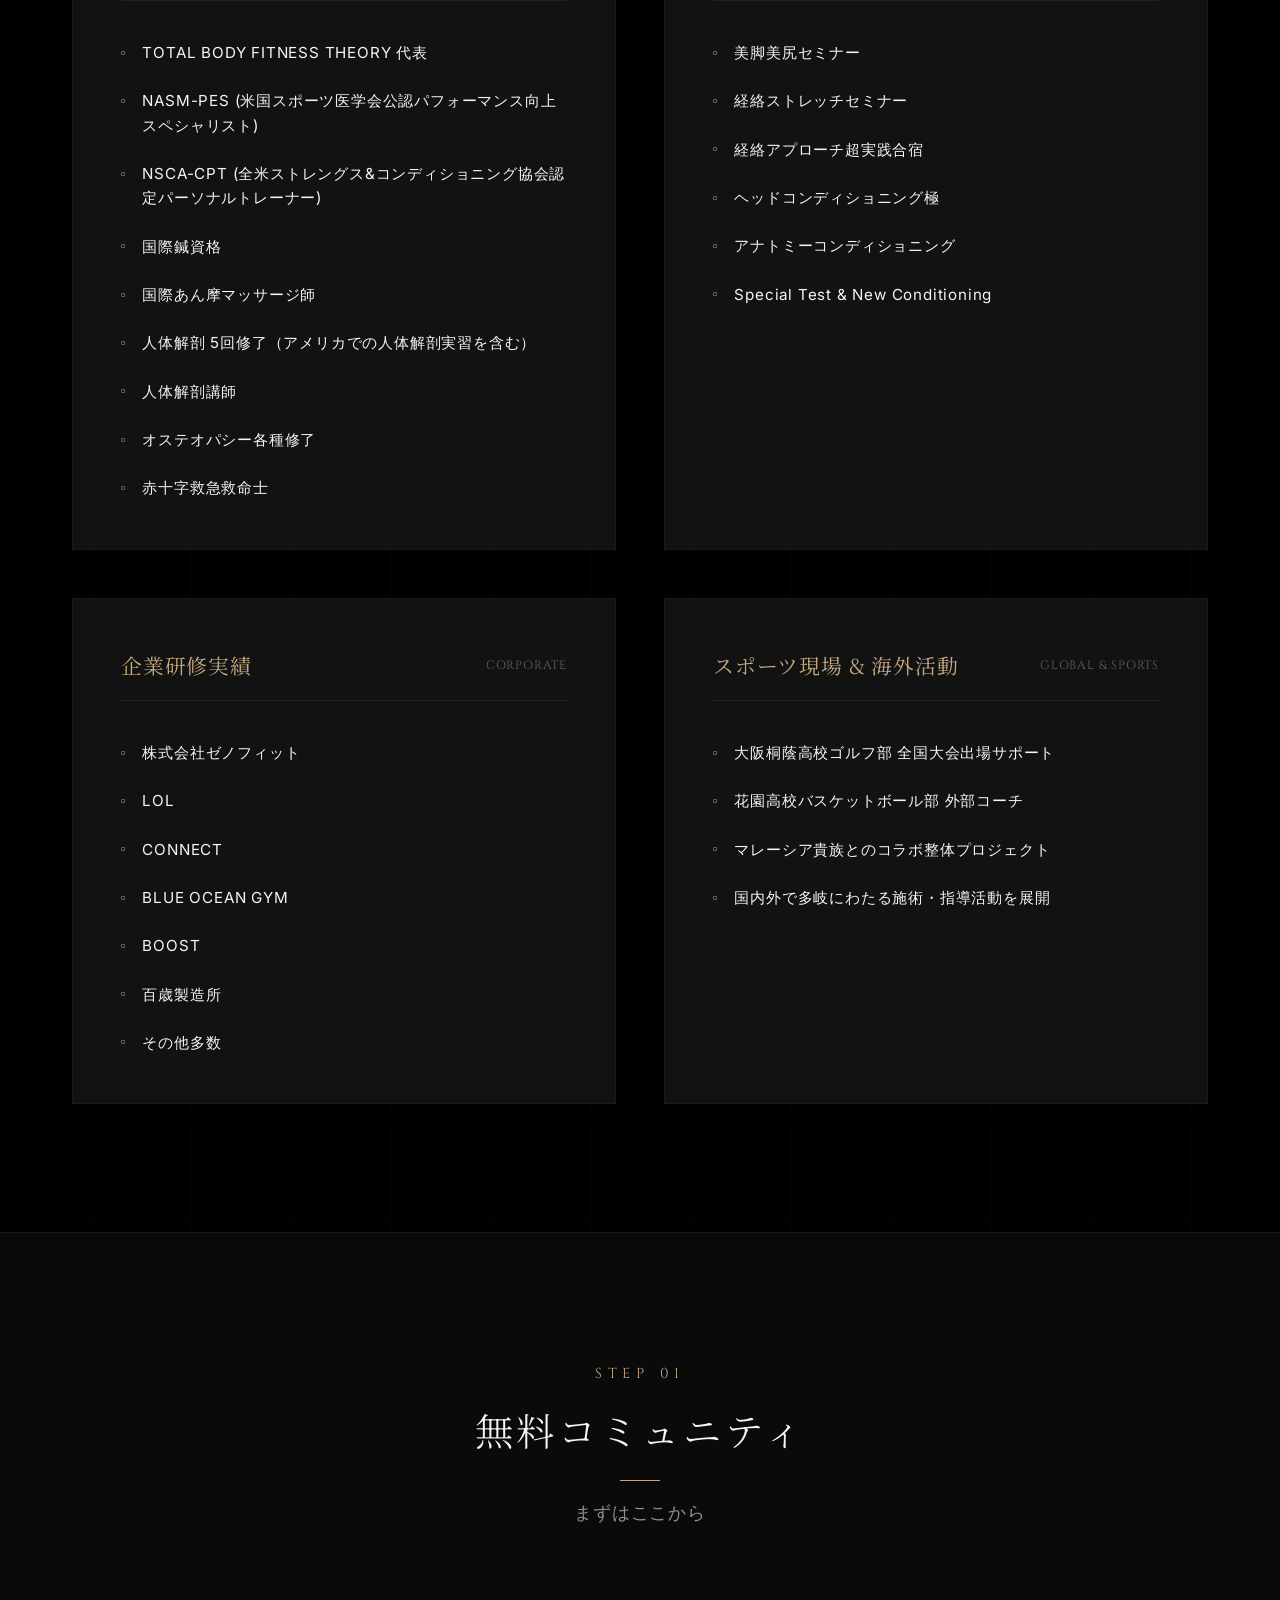
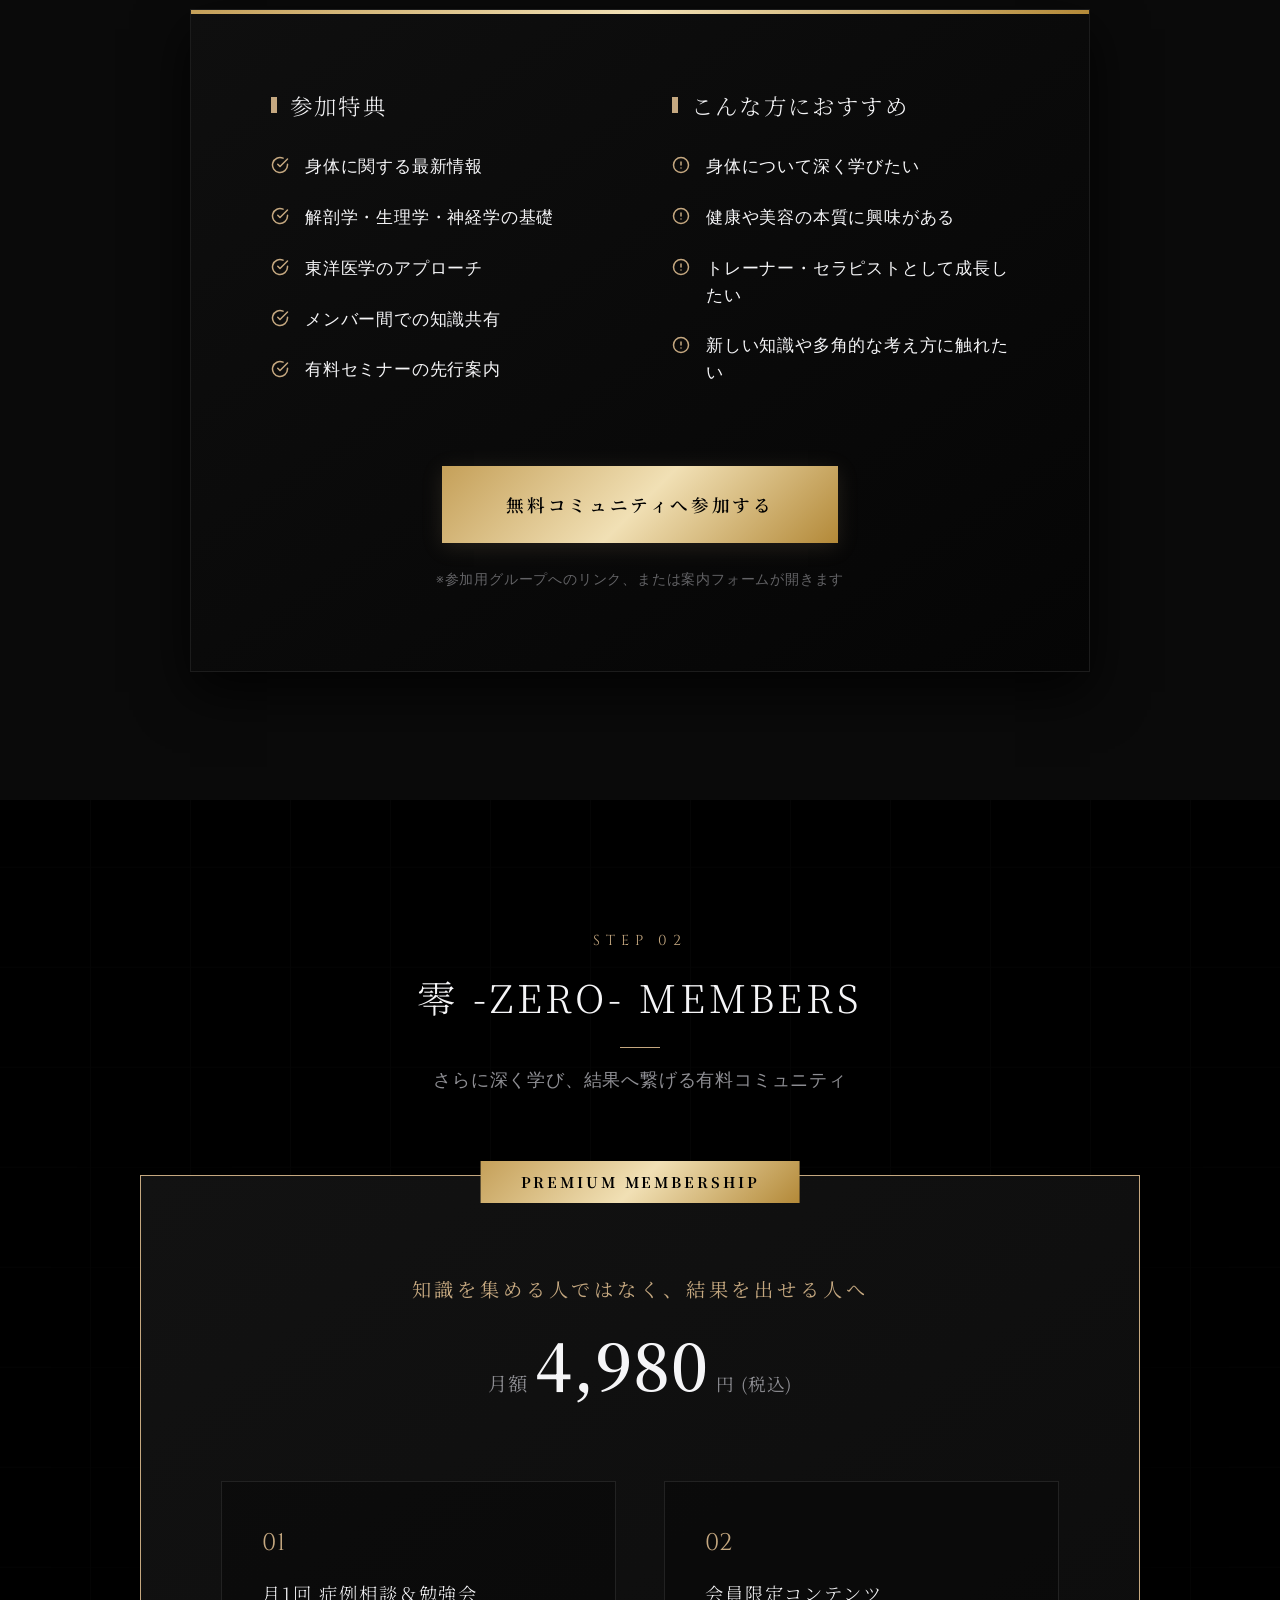
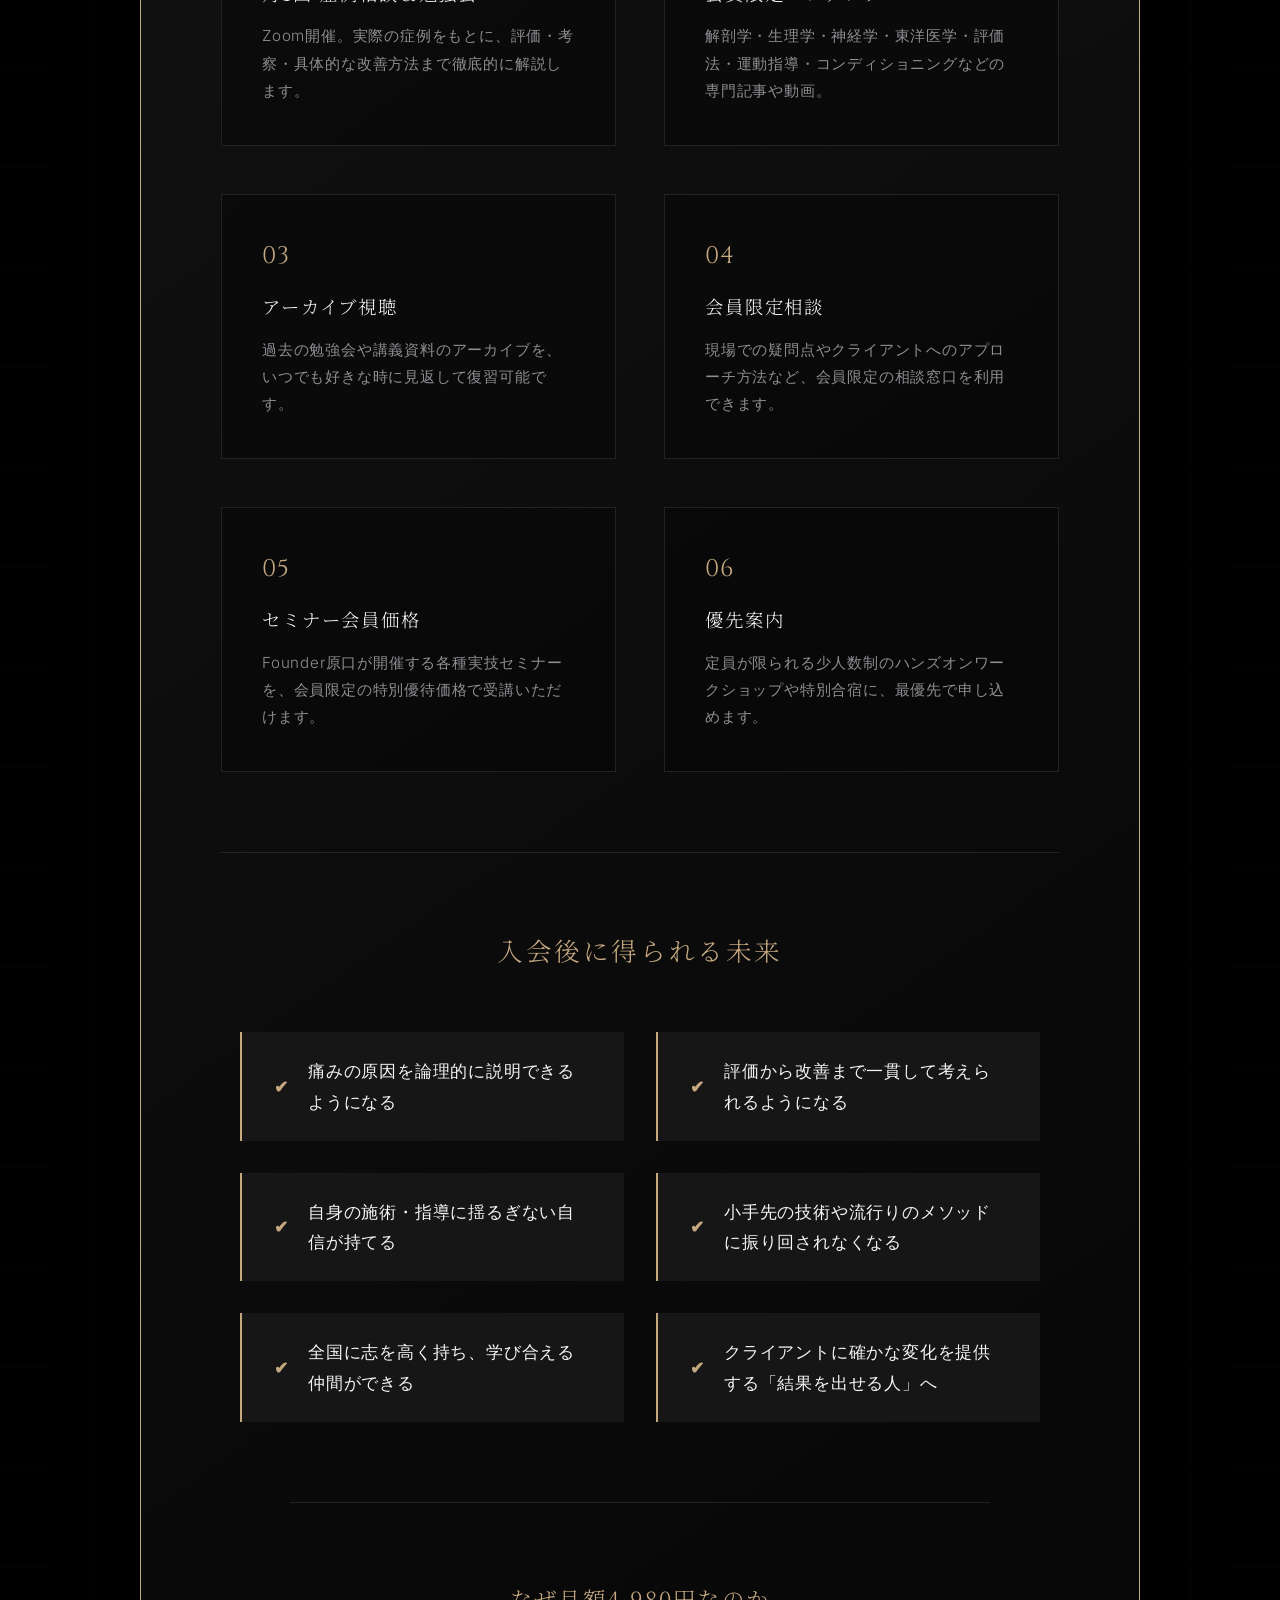
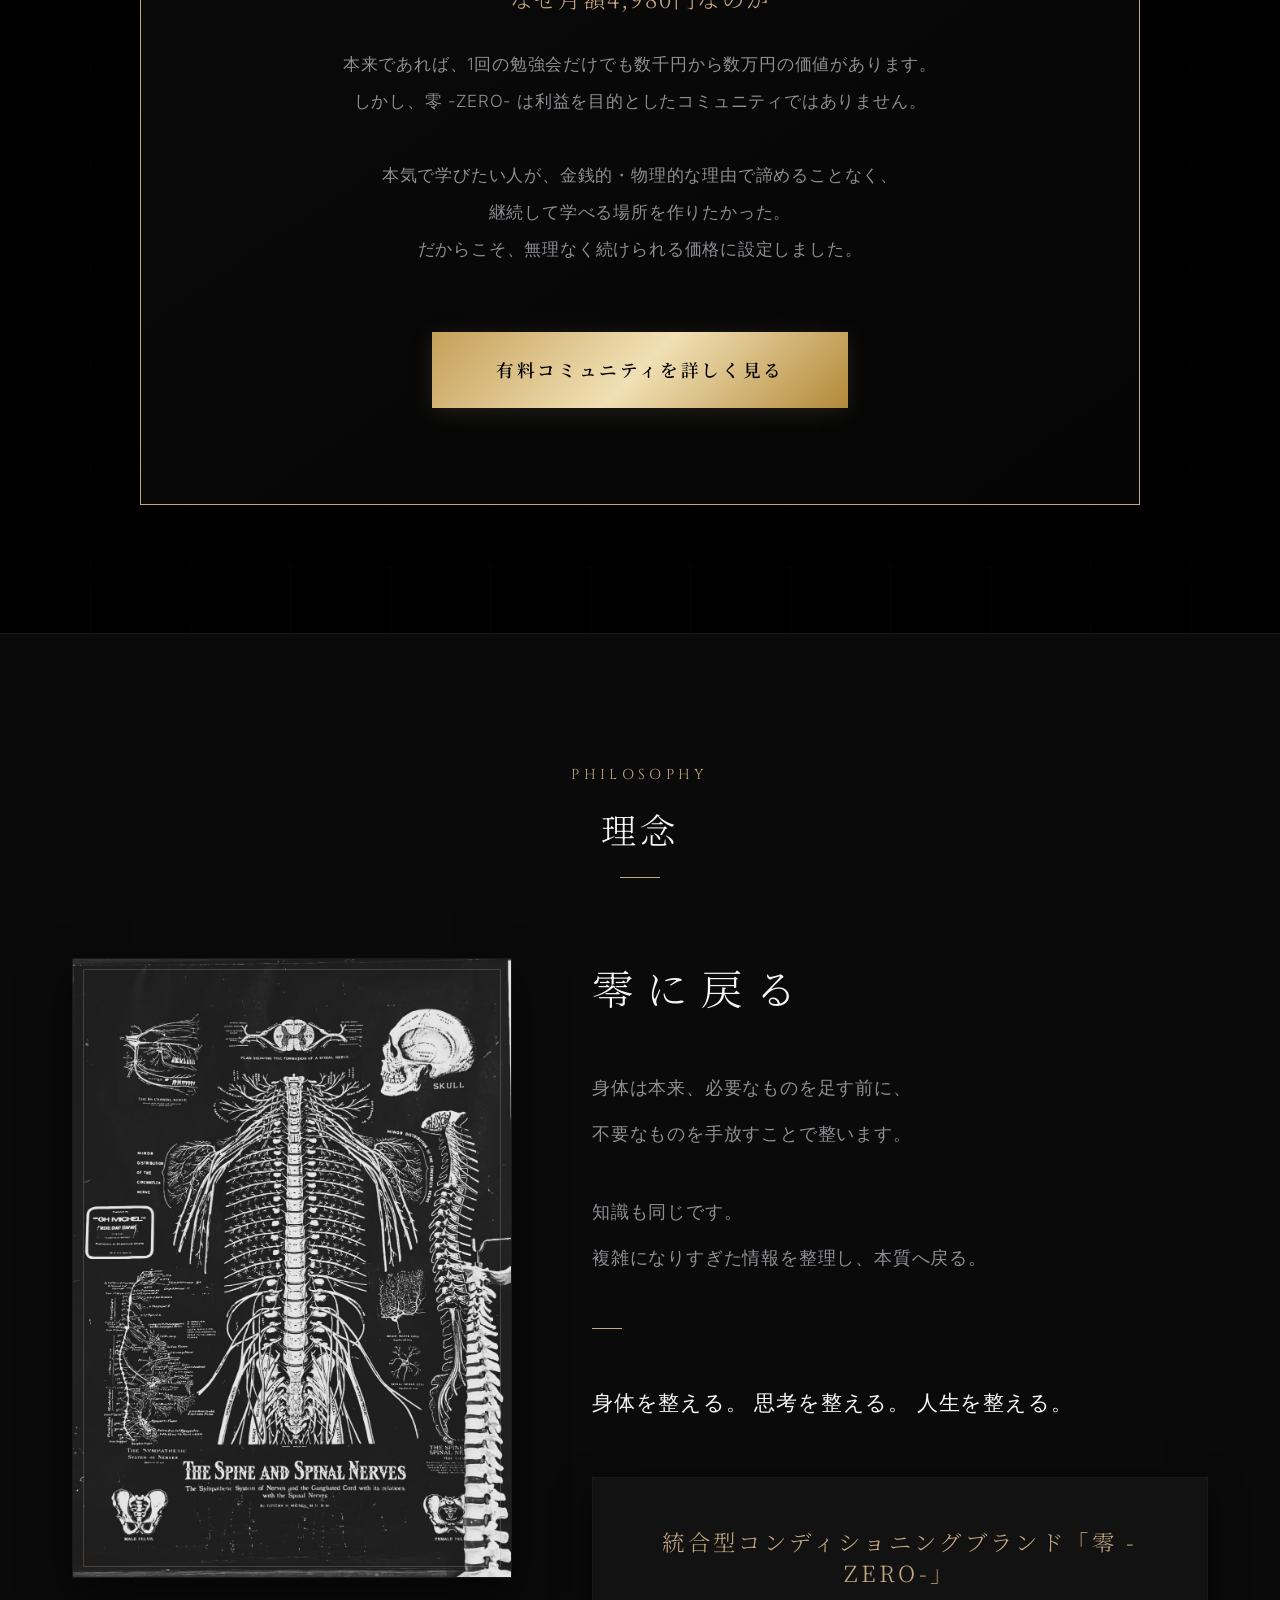
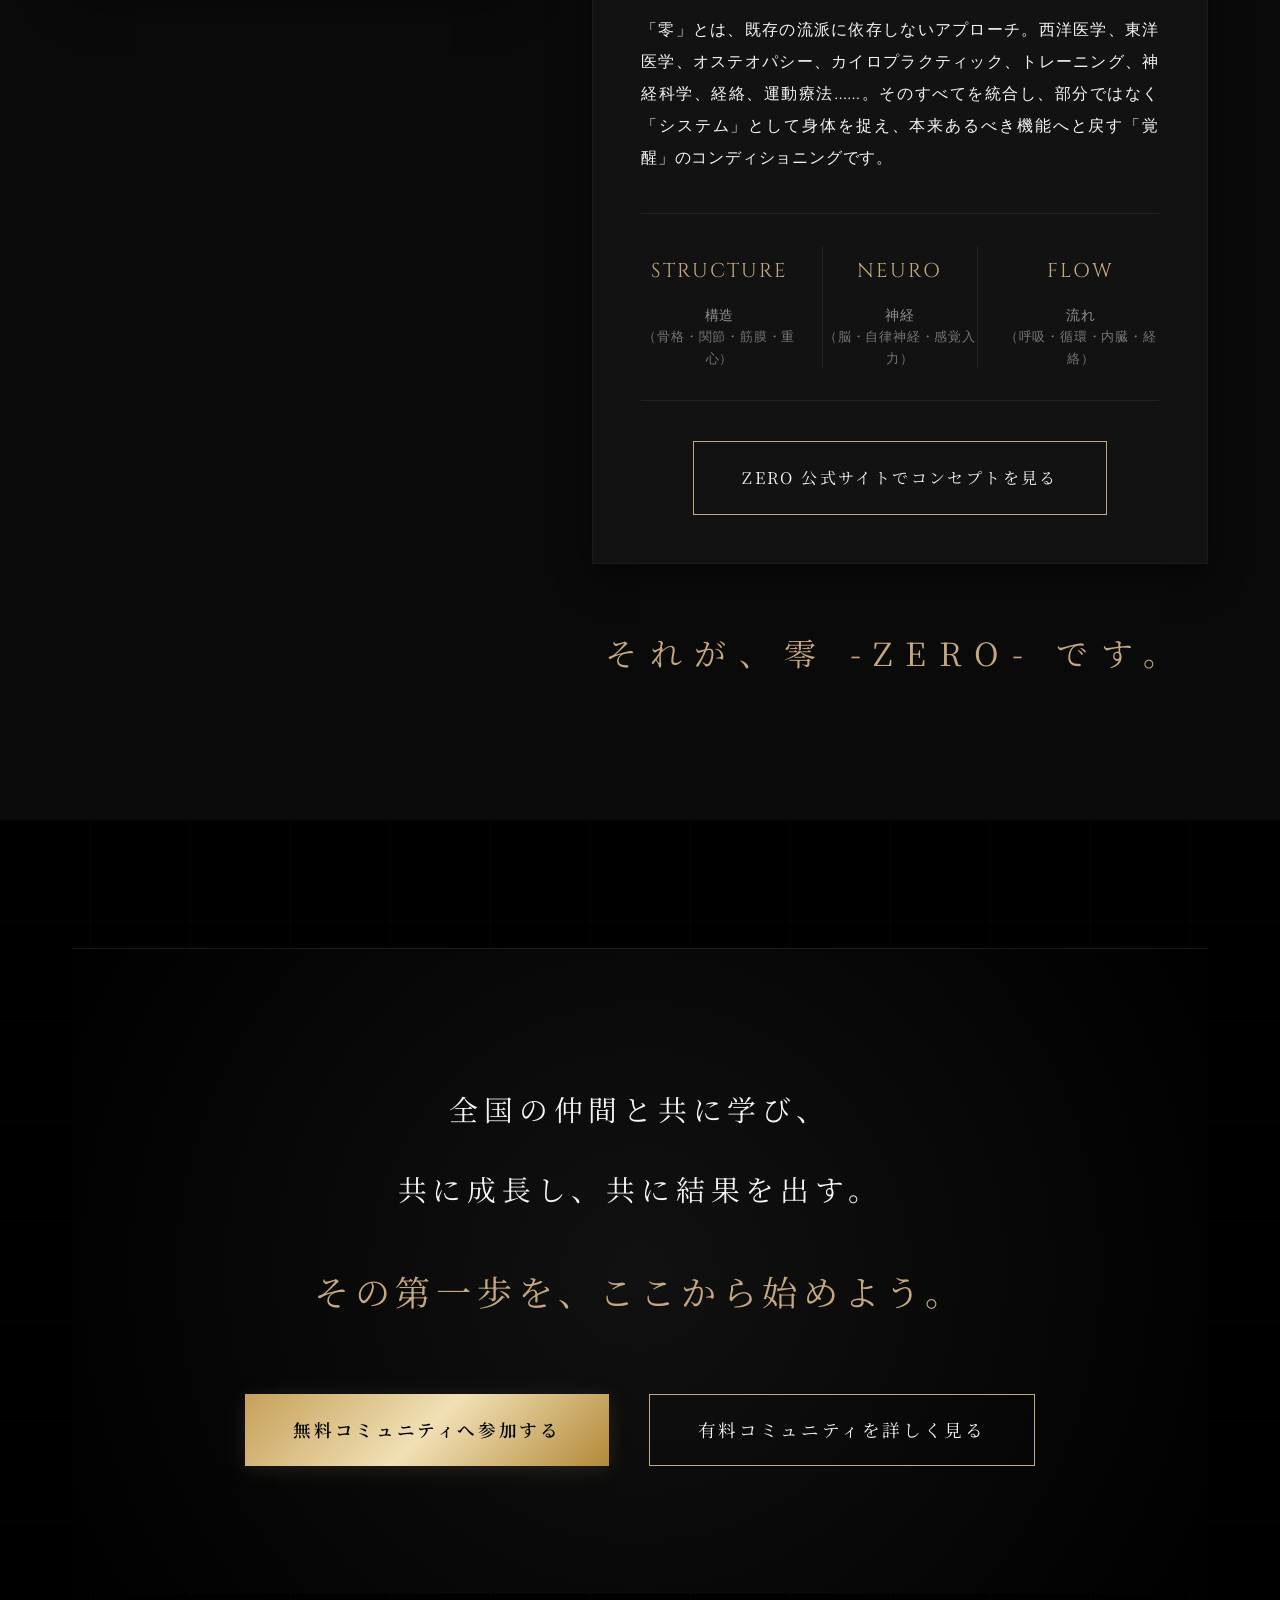
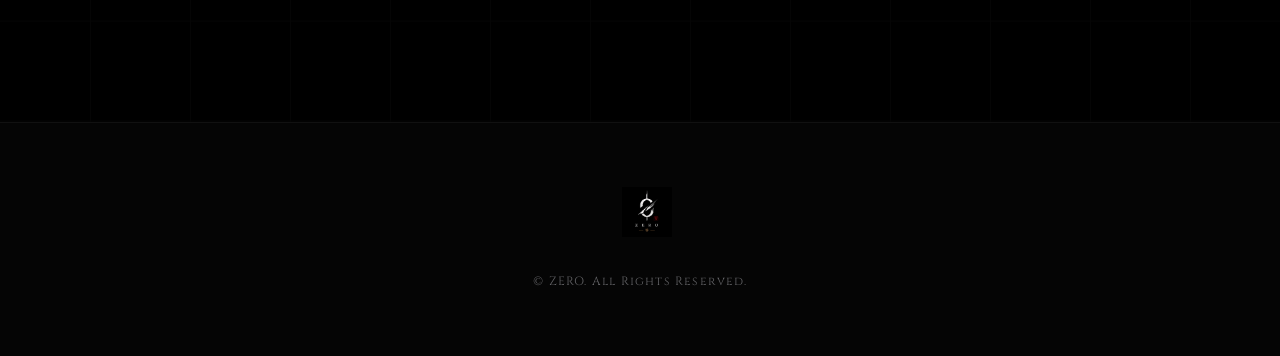
==== commit f9636ea5: "Update: Remove outdated recruitment period from community section" ====
--- a/index.html
+++ b/index.html
@@ -453,11 +453,7 @@
                 <div class="members-headline-group">
                     <div class="members-tagline">知識を集める人ではなく、結果を出せる人へ</div>
                     
-                    <div style="text-align: center; margin: 2rem 0;">
-                        <p style="font-size: 1.4rem; color: var(--gold-primary); font-family: var(--font-serif); letter-spacing: 0.1em; margin-bottom: 0.5rem; font-weight: bold;">
-                            【8月1日〜3日の３日間限定募集】
-                        </p>
-                    </div>
+
 
                     <div class="members-price-box">
                         <span class="members-price-label">月額</span>
